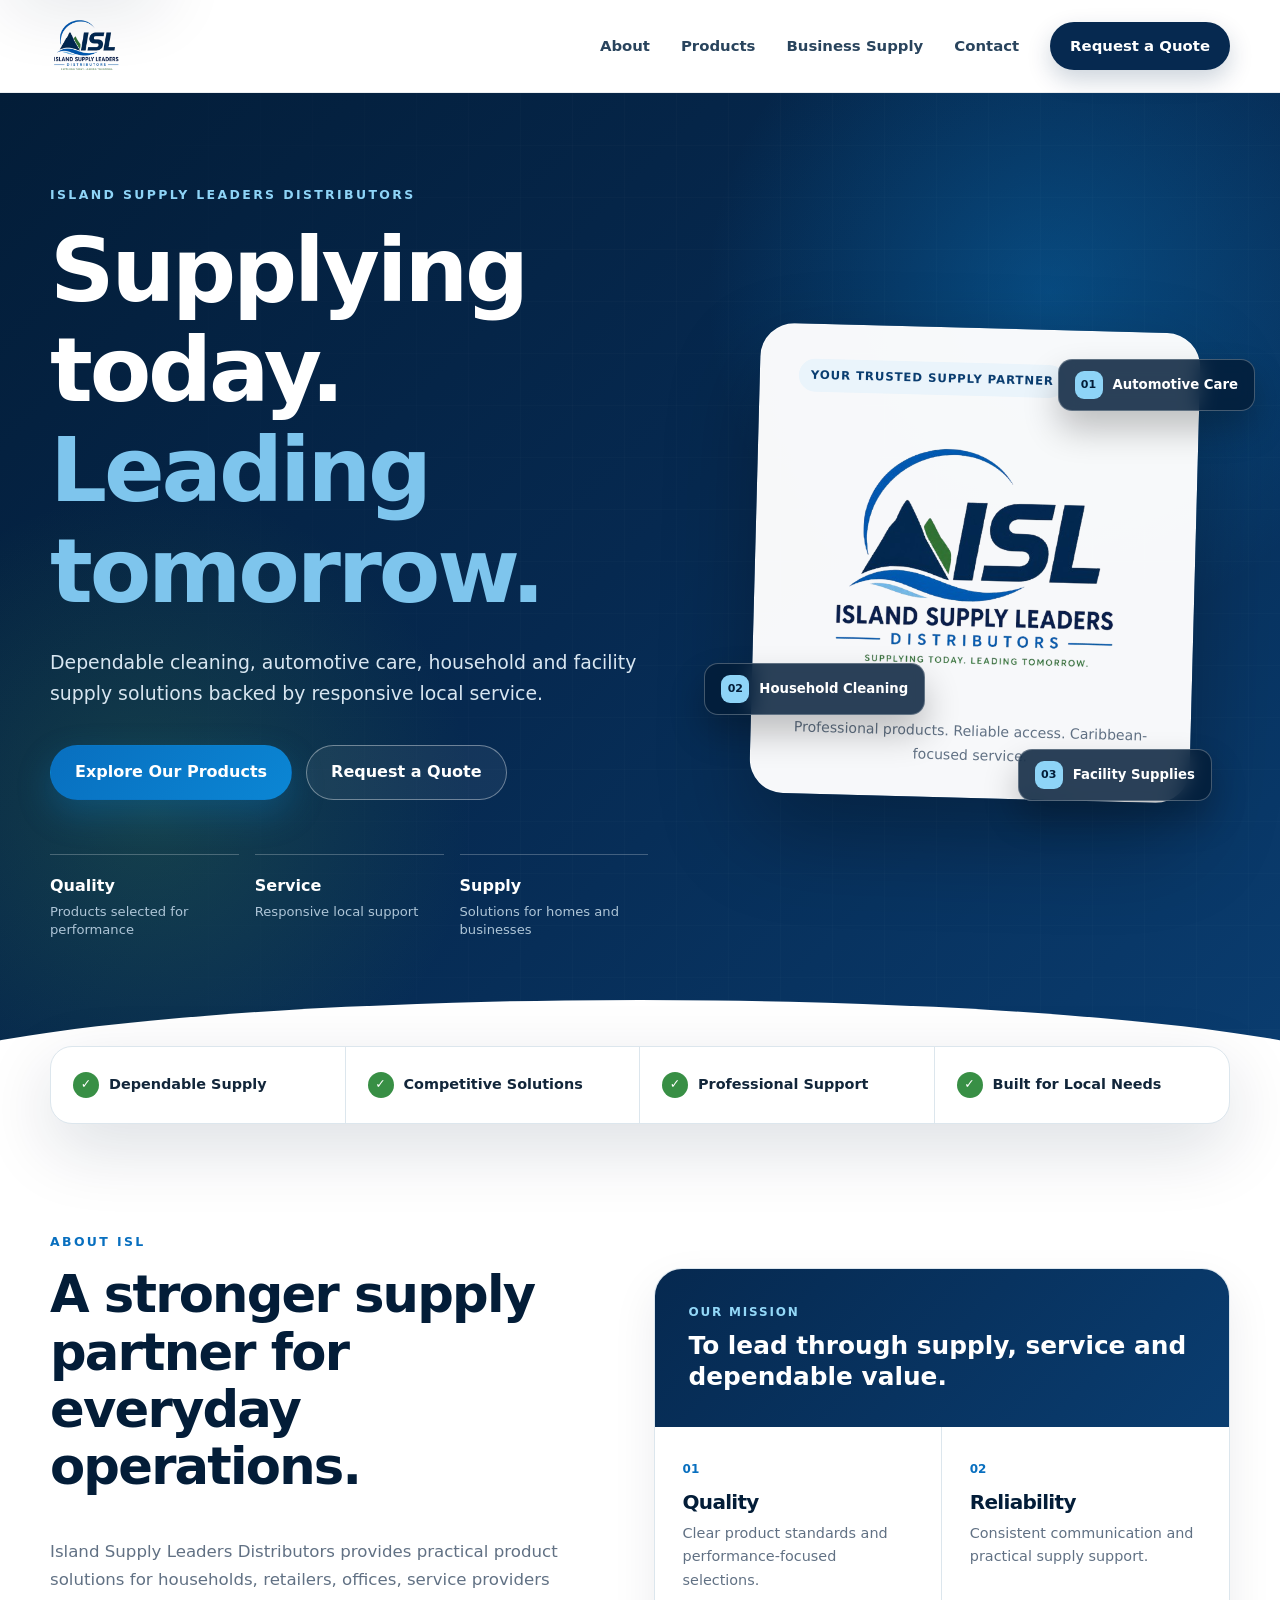
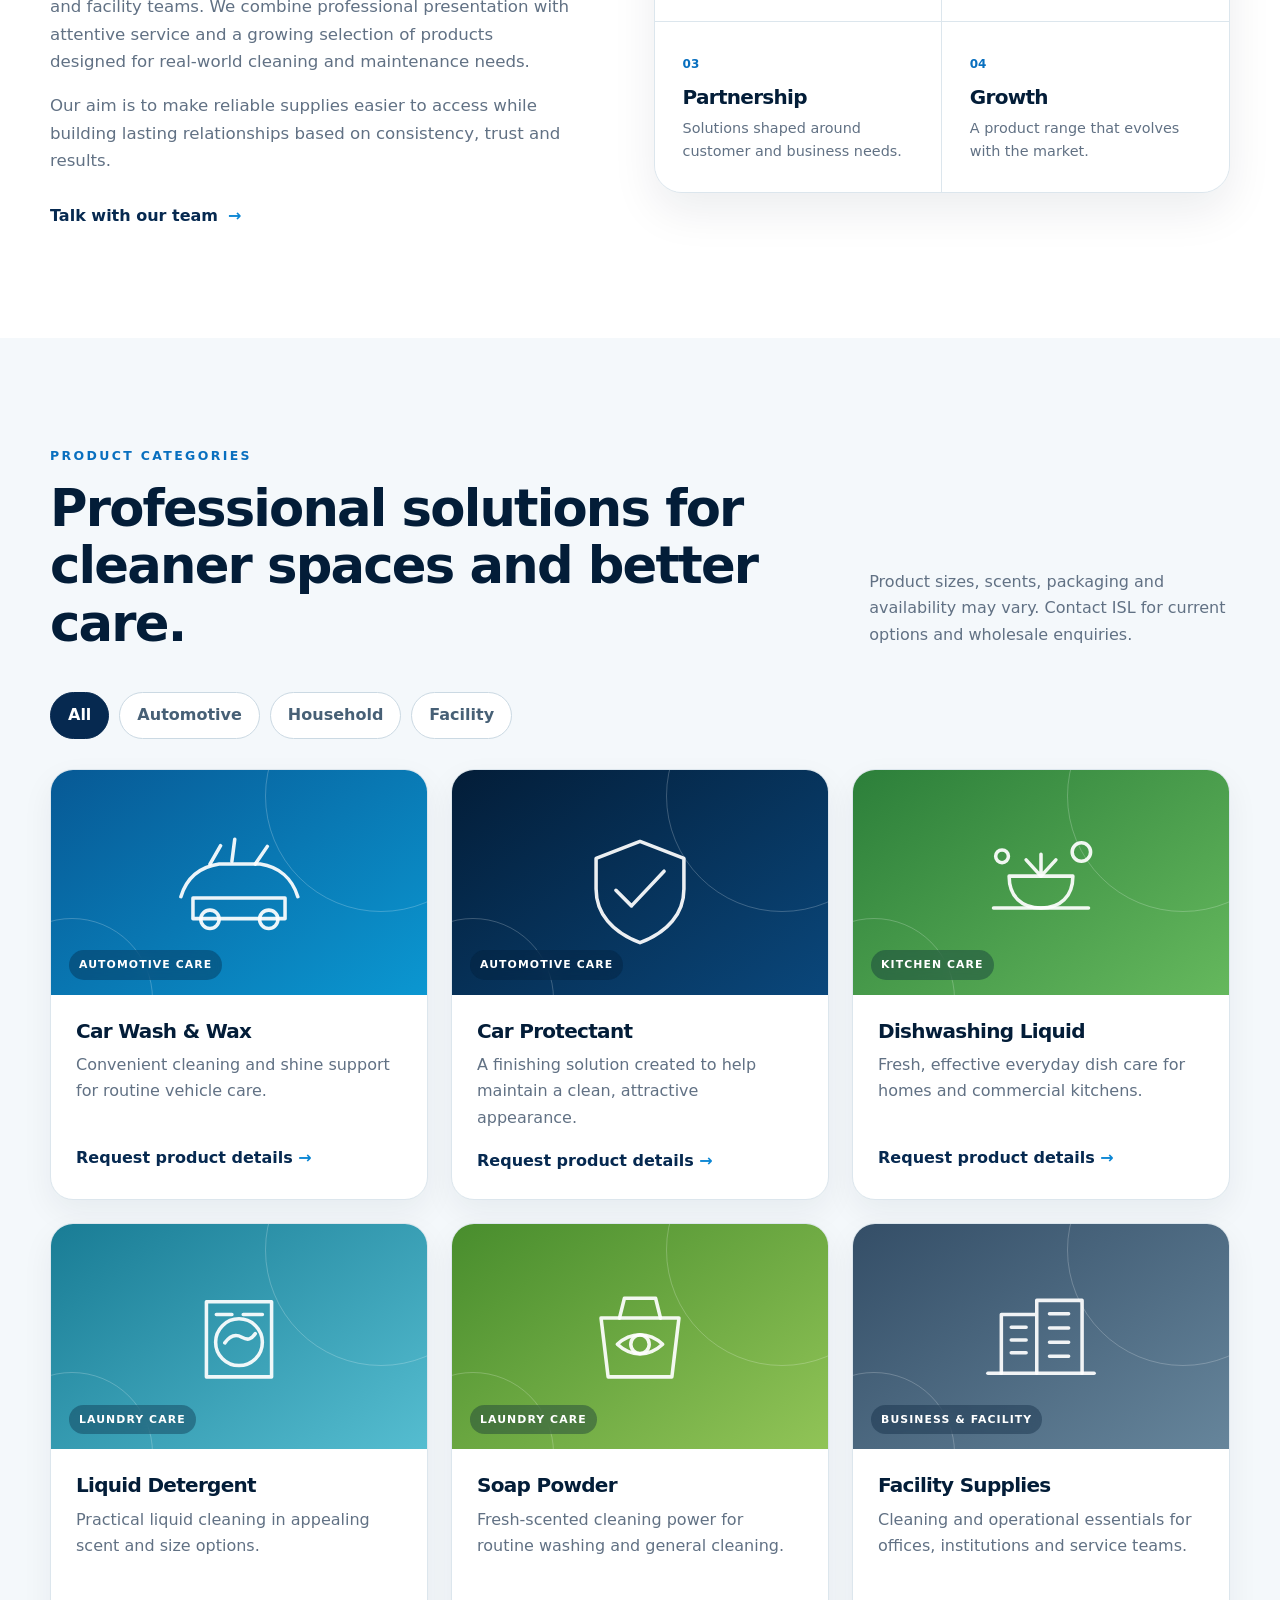
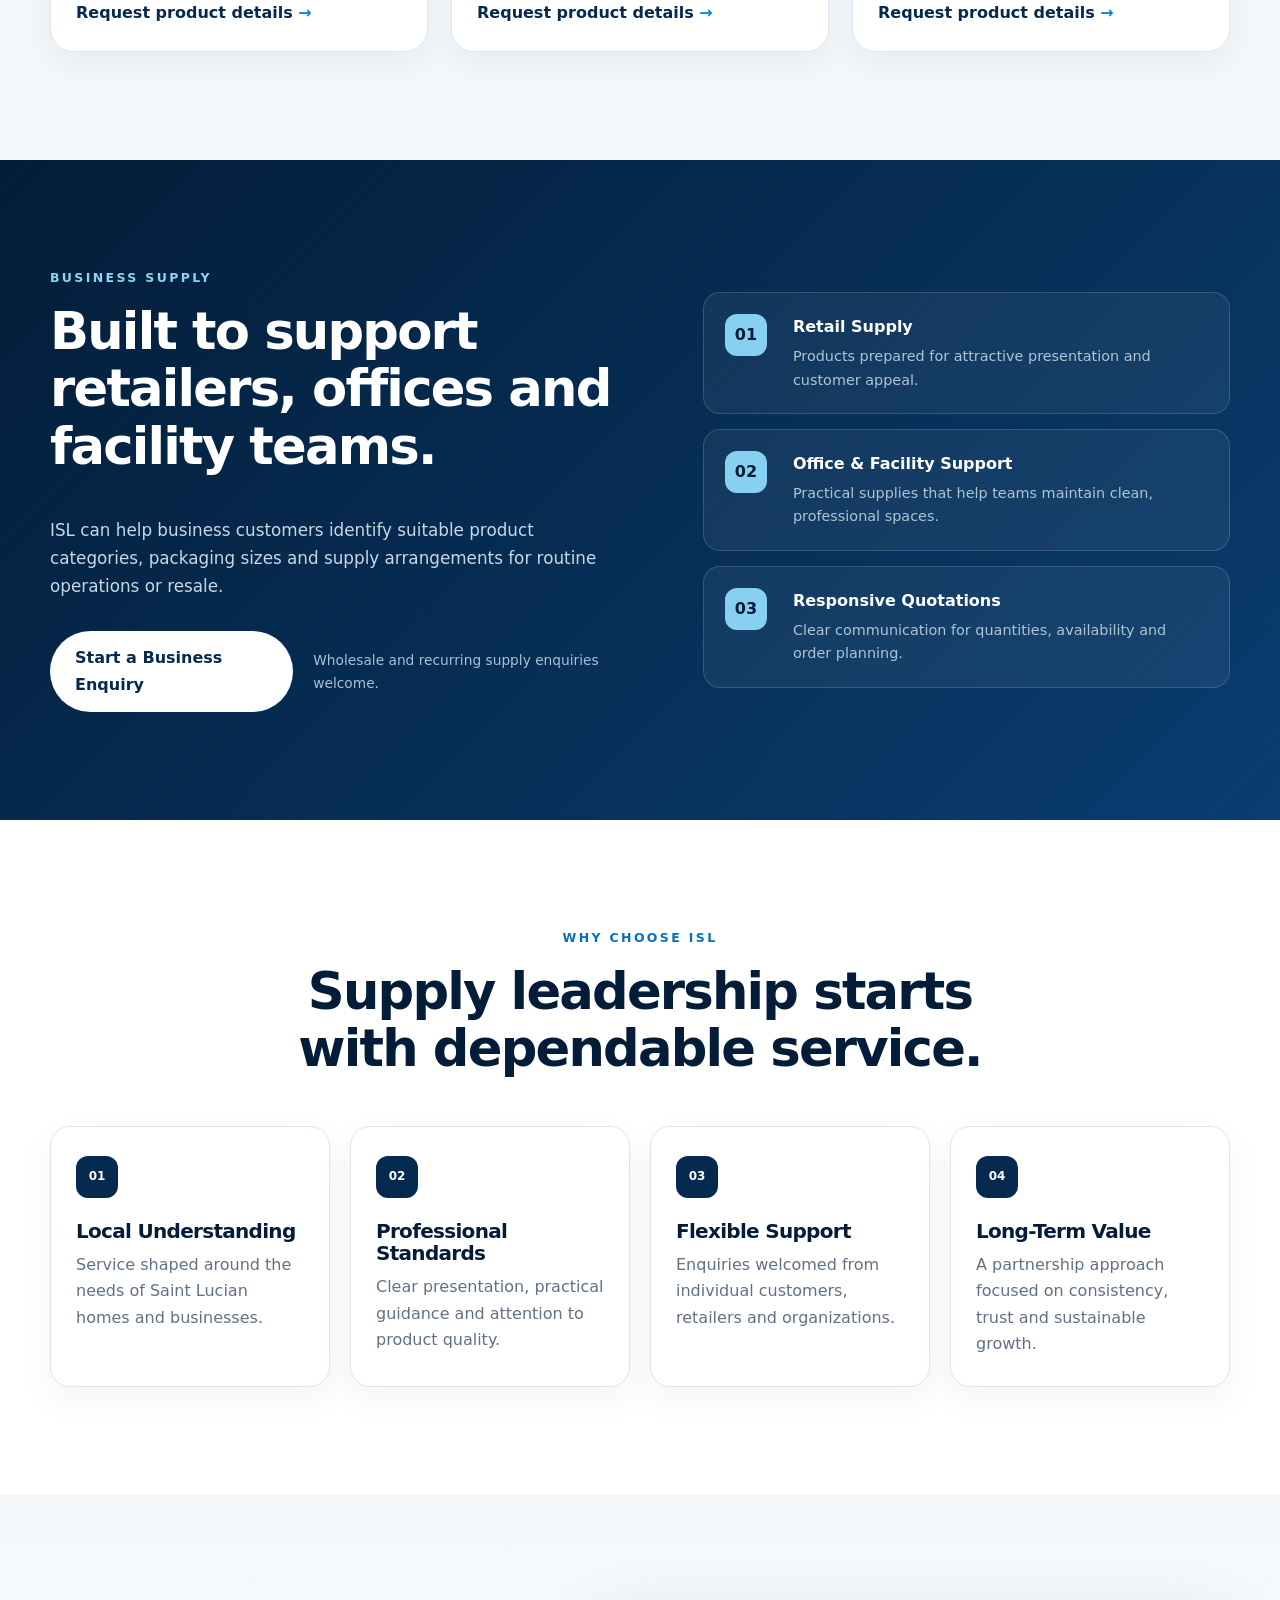
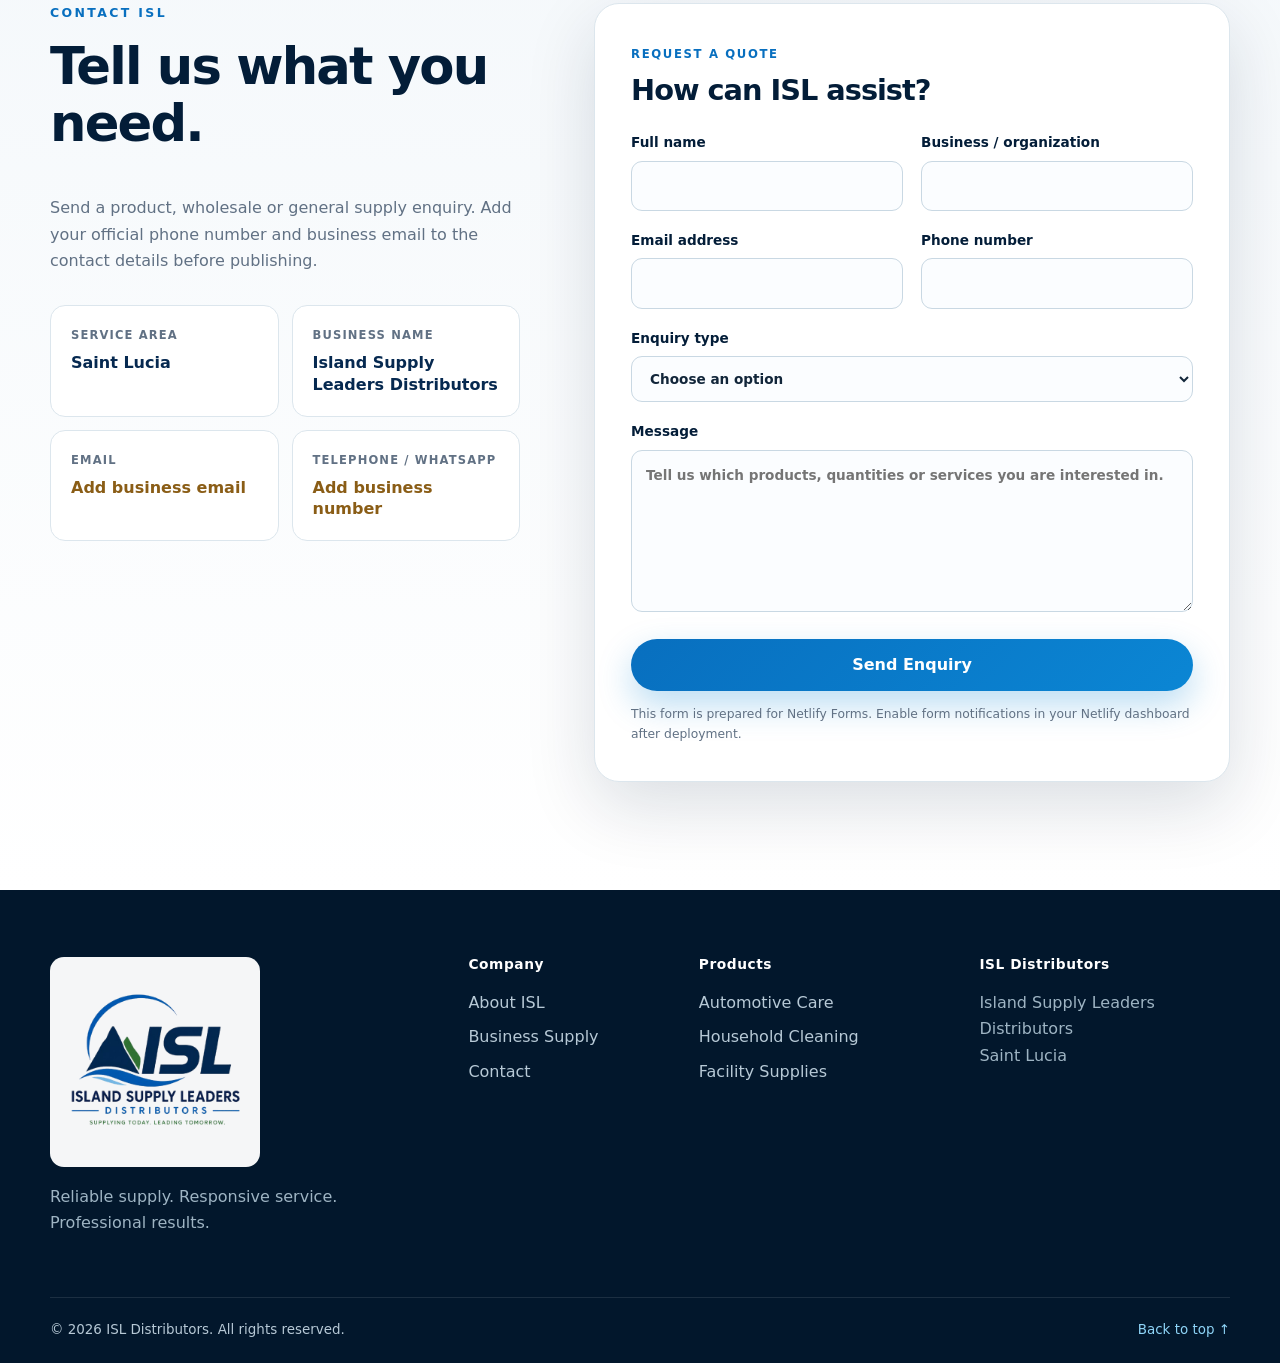
==== index.html @ 2df31108 "Initial commit via Netlify [skip ci]" ====
<!doctype html>
<html lang="en">
<head>
  <meta charset="utf-8">
  <meta name="viewport" content="width=device-width, initial-scale=1">
  <meta name="description" content="ISL Distributors — Island Supply Leaders Distributors. Cleaning, automotive care, household and facility supply solutions for Saint Lucia.">
  <meta name="theme-color" content="#062950">
  <meta property="og:title" content="ISL Distributors | Island Supply Leaders">
  <meta property="og:description" content="Reliable supply. Responsive service. Professional results.">
  <meta property="og:type" content="website">
  <meta property="og:image" content="assets/isl-logo.png">
  <title>ISL Distributors | Island Supply Leaders</title>
  <link rel="icon" href="assets/favicon.png" type="image/png">
  <link rel="stylesheet" href="styles.css">
  <script defer src="script.js"></script>
</head>
<body>
  <a class="skip-link" href="#main">Skip to content</a>

  <header class="site-header" id="top">
    <div class="container nav-shell">
      <a class="brand" href="#top" aria-label="ISL Distributors home">
        <img src="assets/isl-logo.png" alt="Island Supply Leaders Distributors logo">
      </a>

      <button class="menu-toggle" type="button" aria-expanded="false" aria-controls="site-nav">
        <span class="sr-only">Open navigation</span>
        <span></span><span></span><span></span>
      </button>

      <nav class="site-nav" id="site-nav" aria-label="Primary navigation">
        <a href="#about">About</a>
        <a href="#products">Products</a>
        <a href="#business">Business Supply</a>
        <a href="#contact">Contact</a>
        <a class="nav-button" href="#contact">Request a Quote</a>
      </nav>
    </div>
  </header>

  <main id="main">
    <section class="hero">
      <div class="hero-grid-pattern" aria-hidden="true"></div>
      <div class="container hero-layout">
        <div class="hero-copy reveal">
          <p class="eyebrow light">Island Supply Leaders Distributors</p>
          <h1>Supplying today.<br><span>Leading tomorrow.</span></h1>
          <p class="hero-lead">Dependable cleaning, automotive care, household and facility supply solutions backed by responsive local service.</p>
          <div class="hero-actions">
            <a class="button button-primary" href="#products">Explore Our Products</a>
            <a class="button button-ghost" href="#contact">Request a Quote</a>
          </div>
          <div class="hero-proof" aria-label="ISL service highlights">
            <div><strong>Quality</strong><span>Products selected for performance</span></div>
            <div><strong>Service</strong><span>Responsive local support</span></div>
            <div><strong>Supply</strong><span>Solutions for homes and businesses</span></div>
          </div>
        </div>

        <div class="hero-visual reveal" aria-label="ISL Distributors brand panel">
          <div class="logo-card">
            <span class="logo-card-label">Your trusted supply partner</span>
            <img src="assets/isl-logo.png" alt="Island Supply Leaders Distributors">
            <p>Professional products. Reliable access. Caribbean-focused service.</p>
          </div>
          <div class="hero-chip chip-one"><span>01</span> Automotive Care</div>
          <div class="hero-chip chip-two"><span>02</span> Household Cleaning</div>
          <div class="hero-chip chip-three"><span>03</span> Facility Supplies</div>
        </div>
      </div>
    </section>

    <section class="service-strip" aria-label="ISL service promise">
      <div class="container service-strip-grid">
        <div><span class="strip-icon">✓</span><strong>Dependable Supply</strong></div>
        <div><span class="strip-icon">✓</span><strong>Competitive Solutions</strong></div>
        <div><span class="strip-icon">✓</span><strong>Professional Support</strong></div>
        <div><span class="strip-icon">✓</span><strong>Built for Local Needs</strong></div>
      </div>
    </section>

    <section class="section" id="about">
      <div class="container about-layout">
        <div class="about-copy reveal">
          <p class="eyebrow">About ISL</p>
          <h2>A stronger supply partner for everyday operations.</h2>
          <p>Island Supply Leaders Distributors provides practical product solutions for households, retailers, offices, service providers and facility teams. We combine professional presentation with attentive service and a growing selection of products designed for real-world cleaning and maintenance needs.</p>
          <p>Our aim is to make reliable supplies easier to access while building lasting relationships based on consistency, trust and results.</p>
          <a class="text-link" href="#contact">Talk with our team <span aria-hidden="true">→</span></a>
        </div>

        <div class="mission-panel reveal">
          <div class="mission-top">
            <span>Our Mission</span>
            <strong>To lead through supply, service and dependable value.</strong>
          </div>
          <div class="value-grid">
            <article><span>01</span><h3>Quality</h3><p>Clear product standards and performance-focused selections.</p></article>
            <article><span>02</span><h3>Reliability</h3><p>Consistent communication and practical supply support.</p></article>
            <article><span>03</span><h3>Partnership</h3><p>Solutions shaped around customer and business needs.</p></article>
            <article><span>04</span><h3>Growth</h3><p>A product range that evolves with the market.</p></article>
          </div>
        </div>
      </div>
    </section>

    <section class="section products-section" id="products">
      <div class="container">
        <div class="section-heading reveal">
          <div>
            <p class="eyebrow">Product Categories</p>
            <h2>Professional solutions for cleaner spaces and better care.</h2>
          </div>
          <p>Product sizes, scents, packaging and availability may vary. Contact ISL for current options and wholesale enquiries.</p>
        </div>

        <div class="filter-bar reveal" role="group" aria-label="Filter product categories">
          <button class="filter-button active" type="button" data-filter="all">All</button>
          <button class="filter-button" type="button" data-filter="automotive">Automotive</button>
          <button class="filter-button" type="button" data-filter="household">Household</button>
          <button class="filter-button" type="button" data-filter="facility">Facility</button>
        </div>

        <div class="product-grid">
          <article class="product-card reveal" data-category="automotive">
            <div class="product-art art-blue">
              <svg viewBox="0 0 240 160" role="img" aria-label="Car wash illustration"><path d="M38 100c8-26 27-42 54-46h58c26 4 45 20 53 46"/><path d="M55 102h130v29H55z"/><circle cx="79" cy="132" r="13"/><circle cx="162" cy="132" r="13"/><path d="M79 54l15-26M110 50l4-31M143 54l17-25"/></svg>
              <span>Automotive Care</span>
            </div>
            <div class="product-copy">
              <h3>Car Wash &amp; Wax</h3>
              <p>Convenient cleaning and shine support for routine vehicle care.</p>
              <button class="product-enquiry" type="button" data-product="Car Wash & Wax">Request product details <span>→</span></button>
            </div>
          </article>

          <article class="product-card reveal" data-category="automotive">
            <div class="product-art art-navy">
              <svg viewBox="0 0 240 160" role="img" aria-label="Protective shield illustration"><path d="M120 22l62 24v43c0 35-23 61-62 76-39-15-62-41-62-76V46z"/><path d="M86 91l22 22 46-49"/></svg>
              <span>Automotive Care</span>
            </div>
            <div class="product-copy">
              <h3>Car Protectant</h3>
              <p>A finishing solution created to help maintain a clean, attractive appearance.</p>
              <button class="product-enquiry" type="button" data-product="Car Protectant">Request product details <span>→</span></button>
            </div>
          </article>

          <article class="product-card reveal" data-category="household">
            <div class="product-art art-green">
              <svg viewBox="0 0 240 160" role="img" aria-label="Dishwashing illustration"><path d="M53 116h134"/><path d="M75 71c0 29 18 45 45 45s45-16 45-45z"/><path d="M120 40v31M99 48l21 23M141 48l-21 23"/><circle cx="65" cy="43" r="9"/><circle cx="177" cy="37" r="13"/></svg>
              <span>Kitchen Care</span>
            </div>
            <div class="product-copy">
              <h3>Dishwashing Liquid</h3>
              <p>Fresh, effective everyday dish care for homes and commercial kitchens.</p>
              <button class="product-enquiry" type="button" data-product="Dishwashing Liquid">Request product details <span>→</span></button>
            </div>
          </article>

          <article class="product-card reveal" data-category="household">
            <div class="product-art art-aqua">
              <svg viewBox="0 0 240 160" role="img" aria-label="Laundry detergent illustration"><path d="M74 31h92v106H74z"/><circle cx="120" cy="88" r="33"/><path d="M88 49h22M126 49h27"/><path d="M100 89c7-10 15-13 24-8 9 5 13 3 19-5"/></svg>
              <span>Laundry Care</span>
            </div>
            <div class="product-copy">
              <h3>Liquid Detergent</h3>
              <p>Practical liquid cleaning in appealing scent and size options.</p>
              <button class="product-enquiry" type="button" data-product="Liquid Detergent">Request product details <span>→</span></button>
            </div>
          </article>

          <article class="product-card reveal" data-category="household">
            <div class="product-art art-lime">
              <svg viewBox="0 0 240 160" role="img" aria-label="Soap powder illustration"><path d="M65 54h110l-10 83H75z"/><path d="M91 54l7-28h44l7 28"/><path d="M88 91c19-18 45-18 64 0-19 18-45 18-64 0z"/><circle cx="120" cy="91" r="13"/></svg>
              <span>Laundry Care</span>
            </div>
            <div class="product-copy">
              <h3>Soap Powder</h3>
              <p>Fresh-scented cleaning power for routine washing and general cleaning.</p>
              <button class="product-enquiry" type="button" data-product="Soap Powder">Request product details <span>→</span></button>
            </div>
          </article>

          <article class="product-card reveal" data-category="facility">
            <div class="product-art art-slate">
              <svg viewBox="0 0 240 160" role="img" aria-label="Facility supplies illustration"><path d="M45 132h150"/><path d="M64 132V49h50v83M114 132V29h64v103"/><path d="M78 67h21M78 85h21M78 103h21M132 48h27M132 68h27M132 88h27M132 108h27"/></svg>
              <span>Business &amp; Facility</span>
            </div>
            <div class="product-copy">
              <h3>Facility Supplies</h3>
              <p>Cleaning and operational essentials for offices, institutions and service teams.</p>
              <button class="product-enquiry" type="button" data-product="Facility Supplies">Request product details <span>→</span></button>
            </div>
          </article>
        </div>
      </div>
    </section>

    <section class="section business-section" id="business">
      <div class="container business-layout">
        <div class="business-copy reveal">
          <p class="eyebrow light">Business Supply</p>
          <h2>Built to support retailers, offices and facility teams.</h2>
          <p>ISL can help business customers identify suitable product categories, packaging sizes and supply arrangements for routine operations or resale.</p>
          <div class="business-actions">
            <a class="button button-white" href="#contact">Start a Business Enquiry</a>
            <span>Wholesale and recurring supply enquiries welcome.</span>
          </div>
        </div>
        <div class="business-list reveal">
          <article><span>01</span><div><strong>Retail Supply</strong><p>Products prepared for attractive presentation and customer appeal.</p></div></article>
          <article><span>02</span><div><strong>Office &amp; Facility Support</strong><p>Practical supplies that help teams maintain clean, professional spaces.</p></div></article>
          <article><span>03</span><div><strong>Responsive Quotations</strong><p>Clear communication for quantities, availability and order planning.</p></div></article>
        </div>
      </div>
    </section>

    <section class="section why-section">
      <div class="container">
        <div class="center-heading reveal">
          <p class="eyebrow">Why Choose ISL</p>
          <h2>Supply leadership starts with dependable service.</h2>
        </div>
        <div class="benefit-grid">
          <article class="benefit-card reveal"><span>01</span><h3>Local Understanding</h3><p>Service shaped around the needs of Saint Lucian homes and businesses.</p></article>
          <article class="benefit-card reveal"><span>02</span><h3>Professional Standards</h3><p>Clear presentation, practical guidance and attention to product quality.</p></article>
          <article class="benefit-card reveal"><span>03</span><h3>Flexible Support</h3><p>Enquiries welcomed from individual customers, retailers and organizations.</p></article>
          <article class="benefit-card reveal"><span>04</span><h3>Long-Term Value</h3><p>A partnership approach focused on consistency, trust and sustainable growth.</p></article>
        </div>
      </div>
    </section>

    <section class="section contact-section" id="contact">
      <div class="container contact-layout">
        <div class="contact-copy reveal">
          <p class="eyebrow">Contact ISL</p>
          <h2>Tell us what you need.</h2>
          <p>Send a product, wholesale or general supply enquiry. Add your official phone number and business email to the contact details before publishing.</p>

          <div class="contact-cards">
            <article><span>Service Area</span><strong>Saint Lucia</strong></article>
            <article><span>Business Name</span><strong>Island Supply Leaders Distributors</strong></article>
            <article><span>Email</span><strong class="editable-detail">Add business email</strong></article>
            <article><span>Telephone / WhatsApp</span><strong class="editable-detail">Add business number</strong></article>
          </div>
        </div>

        <form class="quote-form reveal" name="quote-request" method="POST" action="/thank-you.html" data-netlify="true" netlify-honeypot="bot-field">
          <input type="hidden" name="form-name" value="quote-request">
          <p class="hidden-field"><label>Do not fill this out: <input name="bot-field"></label></p>

          <div class="form-heading">
            <span>Request a Quote</span>
            <h3>How can ISL assist?</h3>
          </div>

          <div class="form-grid">
            <label>Full name<input type="text" name="name" autocomplete="name" required></label>
            <label>Business / organization<input type="text" name="business" autocomplete="organization"></label>
            <label>Email address<input type="email" name="email" autocomplete="email" required></label>
            <label>Phone number<input type="tel" name="phone" autocomplete="tel"></label>
            <label class="full">Enquiry type
              <select name="enquiry-type" id="enquiry-type" required>
                <option value="">Choose an option</option>
                <option>Product information</option>
                <option>Retail or wholesale supply</option>
                <option>Facility supply</option>
                <option>Request a quotation</option>
                <option>General enquiry</option>
              </select>
            </label>
            <label class="full">Message<textarea name="message" id="message" rows="6" required placeholder="Tell us which products, quantities or services you are interested in."></textarea></label>
          </div>
          <button class="button button-primary form-button" type="submit">Send Enquiry</button>
          <p class="form-note">This form is prepared for Netlify Forms. Enable form notifications in your Netlify dashboard after deployment.</p>
        </form>
      </div>
    </section>
  </main>

  <footer class="site-footer">
    <div class="container footer-grid">
      <div class="footer-brand">
        <img src="assets/isl-logo.png" alt="Island Supply Leaders Distributors logo">
        <p>Reliable supply. Responsive service. Professional results.</p>
      </div>
      <div>
        <h3>Company</h3>
        <a href="#about">About ISL</a>
        <a href="#business">Business Supply</a>
        <a href="#contact">Contact</a>
      </div>
      <div>
        <h3>Products</h3>
        <a href="#products">Automotive Care</a>
        <a href="#products">Household Cleaning</a>
        <a href="#products">Facility Supplies</a>
      </div>
      <div>
        <h3>ISL Distributors</h3>
        <p>Island Supply Leaders Distributors<br>Saint Lucia</p>
      </div>
    </div>
    <div class="container footer-bottom">
      <span>© <span id="year"></span> ISL Distributors. All rights reserved.</span>
      <a href="#top">Back to top ↑</a>
    </div>
  </footer>
</body>
</html>
---- styles.css ----
:root {
  --navy-950: #031d38;
  --navy-900: #062950;
  --navy-800: #0a3d70;
  --blue-600: #086fbf;
  --blue-500: #0b86d4;
  --green-600: #388f45;
  --green-500: #55a84f;
  --aqua-500: #46a9c6;
  --ink: #12263a;
  --muted: #617184;
  --line: #dce6ed;
  --surface: #f4f8fb;
  --white: #ffffff;
  --shadow: 0 24px 70px rgba(3, 29, 56, .14);
  --radius-lg: 28px;
  --radius-md: 20px;
  --container: 1180px;
}

* { box-sizing: border-box; }
html { scroll-behavior: smooth; }
body {
  margin: 0;
  color: var(--ink);
  background: var(--white);
  font-family: Inter, ui-sans-serif, system-ui, -apple-system, BlinkMacSystemFont, "Segoe UI", sans-serif;
  line-height: 1.65;
  -webkit-font-smoothing: antialiased;
}
img { max-width: 100%; display: block; }
a { color: inherit; text-decoration: none; }
button, input, select, textarea { font: inherit; }
button, .button { cursor: pointer; }
h1, h2, h3, p { margin-top: 0; }
h1, h2, h3 { color: var(--navy-950); line-height: 1.12; letter-spacing: -.035em; }
h1 { font-size: clamp(3.1rem, 7vw, 6.5rem); }
h2 { font-size: clamp(2.15rem, 4vw, 3.75rem); }
h3 { font-size: 1.25rem; }

.container { width: min(calc(100% - 40px), var(--container)); margin-inline: auto; }
.section { padding: 108px 0; }
.skip-link { position: fixed; top: 8px; left: 8px; z-index: 1000; transform: translateY(-160%); padding: 10px 16px; border-radius: 8px; background: var(--white); color: var(--navy-950); box-shadow: var(--shadow); }
.skip-link:focus { transform: translateY(0); }
.sr-only { position: absolute; width: 1px; height: 1px; padding: 0; margin: -1px; overflow: hidden; clip: rect(0,0,0,0); white-space: nowrap; border: 0; }
.hidden-field { position: absolute; left: -9999px; }

.site-header { position: sticky; top: 0; z-index: 100; border-bottom: 1px solid rgba(6,41,80,.08); background: rgba(255,255,255,.94); backdrop-filter: blur(18px); }
.nav-shell { min-height: 92px; display: flex; align-items: center; justify-content: space-between; gap: 30px; }
.brand { width: 165px; flex: 0 0 auto; }
.brand img { width: 100%; height: 72px; object-fit: contain; object-position: left center; }
.site-nav { display: flex; align-items: center; gap: 31px; font-size: .93rem; font-weight: 750; color: #29445d; }
.site-nav > a:not(.nav-button) { position: relative; padding: 31px 0; }
.site-nav > a:not(.nav-button)::after { content: ""; position: absolute; left: 0; right: 100%; bottom: 24px; height: 2px; background: var(--blue-500); transition: right .25s ease; }
.site-nav > a:not(.nav-button):hover::after { right: 0; }
.nav-button { padding: 12px 20px; border-radius: 999px; color: var(--white); background: var(--navy-900); box-shadow: 0 10px 25px rgba(6,41,80,.2); }
.menu-toggle { display: none; width: 46px; height: 46px; border: 1px solid var(--line); border-radius: 12px; background: var(--white); }
.menu-toggle span:not(.sr-only) { display: block; width: 22px; height: 2px; margin: 5px auto; background: var(--navy-900); }

.hero { position: relative; overflow: hidden; color: var(--white); background:
  radial-gradient(circle at 82% 20%, rgba(11,134,212,.34), transparent 26%),
  radial-gradient(circle at 12% 72%, rgba(85,168,79,.2), transparent 24%),
  linear-gradient(135deg, #031d38 0%, #062950 48%, #0a3d70 100%); }
.hero-grid-pattern { position: absolute; inset: 0; opacity: .11; background-image: linear-gradient(rgba(255,255,255,.14) 1px, transparent 1px), linear-gradient(90deg, rgba(255,255,255,.14) 1px, transparent 1px); background-size: 52px 52px; mask-image: linear-gradient(to right, transparent 2%, black 45%, black 100%); }
.hero::after { content: ""; position: absolute; left: -10%; right: -10%; bottom: -90px; height: 180px; border-radius: 50%; background: var(--white); }
.hero-layout { position: relative; z-index: 2; min-height: 760px; display: grid; grid-template-columns: 1.08fr .92fr; gap: 72px; align-items: center; padding: 92px 0 150px; }
.hero-copy h1 { margin: 14px 0 26px; color: var(--white); }
.hero-copy h1 span { color: #7ec5ed; }
.hero-lead { max-width: 710px; margin-bottom: 36px; color: #d8e6f1; font-size: 1.18rem; }
.eyebrow { margin-bottom: 14px; color: var(--blue-600); font-size: .78rem; font-weight: 900; letter-spacing: .19em; text-transform: uppercase; }
.eyebrow.light { color: #8ed4f7; }
.hero-actions { display: flex; flex-wrap: wrap; gap: 14px; }
.button { display: inline-flex; min-height: 50px; align-items: center; justify-content: center; padding: 13px 24px; border: 1px solid transparent; border-radius: 999px; font-weight: 850; transition: transform .2s ease, box-shadow .2s ease, background .2s ease; }
.button:hover { transform: translateY(-2px); }
.button-primary { color: var(--white); background: linear-gradient(135deg, var(--blue-600), var(--blue-500)); box-shadow: 0 14px 34px rgba(11,134,212,.28); }
.button-ghost { border-color: rgba(255,255,255,.38); color: var(--white); background: rgba(255,255,255,.06); }
.button-white { color: var(--navy-900); background: var(--white); }
.hero-proof { display: grid; grid-template-columns: repeat(3, 1fr); gap: 16px; margin-top: 54px; }
.hero-proof div { padding-top: 18px; border-top: 1px solid rgba(255,255,255,.24); }
.hero-proof strong, .hero-proof span { display: block; }
.hero-proof strong { margin-bottom: 4px; color: var(--white); }
.hero-proof span { color: #aec5d7; font-size: .82rem; line-height: 1.4; }
.hero-visual { position: relative; min-height: 530px; display: grid; place-items: center; }
.logo-card { width: min(100%, 440px); padding: 34px 38px 30px; border: 1px solid rgba(255,255,255,.34); border-radius: 34px; background: rgba(255,255,255,.97); box-shadow: 0 40px 90px rgba(0,0,0,.28); transform: rotate(1.5deg); }
.logo-card img { width: 100%; max-height: 310px; object-fit: contain; }
.logo-card-label { display: inline-block; margin-bottom: 10px; padding: 7px 12px; border-radius: 999px; color: var(--navy-800); background: #eaf4fb; font-size: .73rem; font-weight: 900; letter-spacing: .08em; text-transform: uppercase; }
.logo-card p { margin: 4px auto 0; color: var(--muted); text-align: center; font-size: .88rem; }
.hero-chip { position: absolute; display: flex; align-items: center; gap: 10px; padding: 11px 16px; border: 1px solid rgba(255,255,255,.26); border-radius: 14px; color: var(--white); background: rgba(3,29,56,.84); box-shadow: 0 18px 35px rgba(0,0,0,.24); backdrop-filter: blur(10px); font-size: .83rem; font-weight: 800; }
.hero-chip span { width: 28px; height: 28px; display: grid; place-items: center; border-radius: 9px; color: var(--navy-950); background: #8ed4f7; font-size: .69rem; }
.chip-one { top: 62px; right: -25px; }
.chip-two { left: -16px; bottom: 112px; }
.chip-three { right: 18px; bottom: 26px; }

.service-strip { position: relative; z-index: 4; margin-top: -44px; }
.service-strip-grid { display: grid; grid-template-columns: repeat(4, 1fr); overflow: hidden; border: 1px solid var(--line); border-radius: 22px; background: var(--white); box-shadow: var(--shadow); }
.service-strip-grid div { display: flex; align-items: center; gap: 10px; padding: 25px 22px; border-right: 1px solid var(--line); }
.service-strip-grid div:last-child { border-right: 0; }
.strip-icon { width: 26px; height: 26px; display: grid; place-items: center; flex: 0 0 auto; border-radius: 50%; color: var(--white); background: var(--green-600); font-size: .78rem; }
.service-strip-grid strong { font-size: .9rem; }

.about-layout { display: grid; grid-template-columns: .95fr 1.05fr; gap: 82px; align-items: center; }
.about-copy > p:not(.eyebrow) { color: var(--muted); font-size: 1.04rem; }
.text-link { display: inline-flex; gap: 10px; align-items: center; margin-top: 12px; color: var(--navy-900); font-weight: 900; }
.text-link span { color: var(--blue-500); transition: transform .2s ease; }
.text-link:hover span { transform: translateX(4px); }
.mission-panel { overflow: hidden; border: 1px solid var(--line); border-radius: var(--radius-lg); background: var(--surface); box-shadow: 0 18px 45px rgba(3,29,56,.08); }
.mission-top { padding: 34px; color: var(--white); background: linear-gradient(135deg, var(--navy-900), var(--navy-800)); }
.mission-top span, .mission-top strong { display: block; }
.mission-top span { margin-bottom: 8px; color: #93d8f8; font-size: .75rem; font-weight: 900; letter-spacing: .15em; text-transform: uppercase; }
.mission-top strong { max-width: 500px; font-size: 1.55rem; line-height: 1.25; }
.value-grid { display: grid; grid-template-columns: 1fr 1fr; }
.value-grid article { padding: 28px; border-right: 1px solid var(--line); border-bottom: 1px solid var(--line); background: var(--white); }
.value-grid article:nth-child(even) { border-right: 0; }
.value-grid article:nth-child(n+3) { border-bottom: 0; }
.value-grid article > span { color: var(--blue-600); font-size: .75rem; font-weight: 900; }
.value-grid h3 { margin: 10px 0 8px; }
.value-grid p { margin: 0; color: var(--muted); font-size: .9rem; }

.products-section { background: var(--surface); }
.section-heading { display: grid; grid-template-columns: 1.35fr .65fr; gap: 70px; align-items: end; margin-bottom: 40px; }
.section-heading h2 { margin-bottom: 0; }
.section-heading > p { margin-bottom: 4px; color: var(--muted); }
.filter-bar { display: flex; flex-wrap: wrap; gap: 10px; margin-bottom: 30px; }
.filter-button { padding: 9px 17px; border: 1px solid #cbd9e3; border-radius: 999px; color: #476076; background: var(--white); font-weight: 800; }
.filter-button:hover, .filter-button.active { color: var(--white); border-color: var(--navy-900); background: var(--navy-900); }
.product-grid { display: grid; grid-template-columns: repeat(3, 1fr); gap: 23px; }
.product-card { overflow: hidden; border: 1px solid var(--line); border-radius: 23px; background: var(--white); box-shadow: 0 12px 32px rgba(3,29,56,.06); transition: transform .25s ease, box-shadow .25s ease; }
.product-card:hover { transform: translateY(-7px); box-shadow: 0 24px 50px rgba(3,29,56,.12); }
.product-card.is-hidden { display: none; }
.product-art { position: relative; min-height: 225px; display: grid; place-items: center; overflow: hidden; }
.product-art::before, .product-art::after { content: ""; position: absolute; border-radius: 50%; border: 1px solid rgba(255,255,255,.22); }
.product-art::before { width: 230px; height: 230px; right: -70px; top: -90px; }
.product-art::after { width: 160px; height: 160px; left: -60px; bottom: -85px; }
.product-art svg { width: 170px; height: 125px; z-index: 1; fill: none; stroke: rgba(255,255,255,.92); stroke-width: 5; stroke-linecap: round; stroke-linejoin: round; }
.product-art > span { position: absolute; left: 18px; bottom: 15px; z-index: 2; padding: 6px 10px; border-radius: 999px; color: var(--white); background: rgba(3,29,56,.35); font-size: .68rem; font-weight: 900; letter-spacing: .1em; text-transform: uppercase; backdrop-filter: blur(7px); }
.art-blue { background: linear-gradient(145deg, #075995, #0b97d1); }
.art-navy { background: linear-gradient(145deg, #031d38, #0a477b); }
.art-green { background: linear-gradient(145deg, #2c7f3a, #65b85d); }
.art-aqua { background: linear-gradient(145deg, #197c95, #55bdd0); }
.art-lime { background: linear-gradient(145deg, #488d2d, #91c457); }
.art-slate { background: linear-gradient(145deg, #344e67, #66859b); }
.product-copy { padding: 25px; }
.product-copy h3 { margin-bottom: 10px; }
.product-copy p { min-height: 76px; margin-bottom: 17px; color: var(--muted); }
.product-enquiry { padding: 0; border: 0; color: var(--navy-900); background: transparent; font-weight: 900; text-align: left; }
.product-enquiry span { color: var(--blue-500); }

.business-section { color: var(--white); background: linear-gradient(135deg, var(--navy-950), var(--navy-800)); }
.business-layout { display: grid; grid-template-columns: 1fr .92fr; gap: 80px; align-items: center; }
.business-copy h2 { color: var(--white); }
.business-copy > p:not(.eyebrow) { color: #c6d8e6; font-size: 1.05rem; }
.business-actions { display: flex; align-items: center; gap: 20px; margin-top: 31px; }
.business-actions span { color: #a9c0d1; font-size: .86rem; }
.business-list { display: grid; gap: 15px; }
.business-list article { display: grid; grid-template-columns: 50px 1fr; gap: 18px; padding: 21px; border: 1px solid rgba(255,255,255,.15); border-radius: 17px; background: rgba(255,255,255,.055); }
.business-list article > span { width: 42px; height: 42px; display: grid; place-items: center; border-radius: 12px; color: var(--navy-950); background: #87d0f1; font-weight: 900; }
.business-list strong { color: var(--white); }
.business-list p { margin: 4px 0 0; color: #afc4d3; font-size: .9rem; }

.center-heading { max-width: 760px; margin: 0 auto 48px; text-align: center; }
.benefit-grid { display: grid; grid-template-columns: repeat(4, 1fr); gap: 20px; }
.benefit-card { padding: 29px 25px; border: 1px solid var(--line); border-radius: var(--radius-md); background: var(--white); box-shadow: 0 12px 35px rgba(3,29,56,.05); }
.benefit-card > span { width: 42px; height: 42px; display: grid; place-items: center; border-radius: 12px; color: var(--white); background: var(--navy-900); font-size: .75rem; font-weight: 900; }
.benefit-card h3 { margin: 22px 0 10px; }
.benefit-card p { margin-bottom: 0; color: var(--muted); }

.contact-section { background: linear-gradient(180deg, var(--surface), #ffffff); }
.contact-layout { display: grid; grid-template-columns: .85fr 1.15fr; gap: 74px; align-items: start; }
.contact-copy > p:not(.eyebrow) { color: var(--muted); }
.contact-cards { display: grid; grid-template-columns: 1fr 1fr; gap: 13px; margin-top: 31px; }
.contact-cards article { min-height: 105px; padding: 20px; border: 1px solid var(--line); border-radius: 15px; background: var(--white); }
.contact-cards span, .contact-cards strong { display: block; }
.contact-cards span { margin-bottom: 7px; color: var(--muted); font-size: .72rem; font-weight: 900; letter-spacing: .1em; text-transform: uppercase; }
.contact-cards strong { color: var(--navy-900); line-height: 1.35; }
.editable-detail { color: #8a5d16 !important; }
.quote-form { padding: 36px; border: 1px solid var(--line); border-radius: 25px; background: var(--white); box-shadow: var(--shadow); }
.form-heading span { color: var(--blue-600); font-size: .73rem; font-weight: 900; letter-spacing: .14em; text-transform: uppercase; }
.form-heading h3 { margin: 7px 0 25px; font-size: 1.8rem; }
.form-grid { display: grid; grid-template-columns: 1fr 1fr; gap: 18px; }
.form-grid label { color: var(--navy-950); font-size: .85rem; font-weight: 850; }
.form-grid label.full { grid-column: 1 / -1; }
.form-grid input, .form-grid select, .form-grid textarea { width: 100%; margin-top: 7px; padding: 13px 14px; border: 1px solid #c9d8e3; border-radius: 11px; color: var(--ink); background: #fbfdff; outline: 0; }
.form-grid input:focus, .form-grid select:focus, .form-grid textarea:focus { border-color: var(--blue-500); box-shadow: 0 0 0 4px rgba(11,134,212,.12); }
.form-grid textarea { resize: vertical; }
.form-button { width: 100%; margin-top: 20px; border: 0; }
.form-note { margin: 13px 0 0; color: var(--muted); font-size: .77rem; }

.site-footer { color: #b7c9d6; background: #02172c; }
.footer-grid { display: grid; grid-template-columns: 1.45fr .7fr .9fr 1fr; gap: 55px; padding: 67px 0 45px; }
.footer-brand img { width: 210px; padding: 11px; border-radius: 14px; background: rgba(255,255,255,.96); }
.footer-brand p { max-width: 360px; margin-top: 17px; }
.footer-grid h3 { margin-bottom: 18px; color: var(--white); font-family: inherit; font-size: .86rem; letter-spacing: .04em; }
.footer-grid a { display: block; margin: 8px 0; color: #b7c9d6; }
.footer-grid a:hover { color: #8ed4f7; }
.footer-grid p { color: #9eb4c3; }
.footer-bottom { display: flex; justify-content: space-between; gap: 30px; padding: 21px 0; border-top: 1px solid rgba(255,255,255,.1); font-size: .84rem; }
.footer-bottom a { color: #8ed4f7; }

.reveal { opacity: 0; transform: translateY(24px); transition: opacity .7s ease, transform .7s ease; }
.reveal.visible { opacity: 1; transform: translateY(0); }

@media (prefers-reduced-motion: reduce) {
  html { scroll-behavior: auto; }
  *, *::before, *::after { animation: none !important; transition: none !important; }
  .reveal { opacity: 1; transform: none; }
}

@media (max-width: 1040px) {
  .menu-toggle { display: block; }
  .site-nav { position: absolute; top: 82px; left: 20px; right: 20px; display: none; flex-direction: column; align-items: stretch; gap: 0; padding: 12px; border: 1px solid var(--line); border-radius: 17px; background: var(--white); box-shadow: var(--shadow); }
  .site-nav.open { display: flex; }
  .site-nav > a:not(.nav-button) { padding: 12px 14px; }
  .site-nav > a:not(.nav-button)::after { display: none; }
  .nav-button { margin-top: 6px; text-align: center; }
  .hero-layout { grid-template-columns: 1fr; gap: 45px; padding-top: 72px; text-align: center; }
  .hero-lead { margin-inline: auto; }
  .hero-actions, .hero-proof { justify-content: center; }
  .hero-visual { width: min(650px, 100%); margin-inline: auto; }
  .service-strip-grid { grid-template-columns: 1fr 1fr; }
  .service-strip-grid div:nth-child(2) { border-right: 0; }
  .service-strip-grid div:nth-child(-n+2) { border-bottom: 1px solid var(--line); }
  .about-layout, .business-layout, .contact-layout { grid-template-columns: 1fr; gap: 48px; }
  .section-heading { grid-template-columns: 1fr; gap: 20px; }
  .product-grid { grid-template-columns: 1fr 1fr; }
  .benefit-grid { grid-template-columns: 1fr 1fr; }
  .footer-grid { grid-template-columns: 1.3fr 1fr; }
}

@media (max-width: 680px) {
  .container { width: min(calc(100% - 28px), var(--container)); }
  .section { padding: 78px 0; }
  .nav-shell { min-height: 78px; }
  .brand { width: 135px; }
  .brand img { height: 59px; }
  .site-nav { top: 72px; left: 14px; right: 14px; }
  h1 { font-size: clamp(2.75rem, 15vw, 4.2rem); }
  h2 { font-size: 2.2rem; }
  .hero-layout { min-height: auto; padding: 65px 0 130px; }
  .hero-proof { grid-template-columns: 1fr; gap: 12px; text-align: left; }
  .hero-proof div { display: grid; grid-template-columns: 100px 1fr; gap: 10px; }
  .hero-visual { min-height: 460px; }
  .logo-card { padding: 26px 22px 23px; }
  .hero-chip { font-size: .72rem; }
  .chip-one { top: 37px; right: -4px; }
  .chip-two { left: -4px; bottom: 92px; }
  .chip-three { right: 8px; bottom: 18px; }
  .service-strip-grid { grid-template-columns: 1fr; }
  .service-strip-grid div { border-right: 0; border-bottom: 1px solid var(--line); }
  .service-strip-grid div:last-child { border-bottom: 0; }
  .value-grid, .product-grid, .benefit-grid, .contact-cards, .form-grid { grid-template-columns: 1fr; }
  .value-grid article { border-right: 0; border-bottom: 1px solid var(--line); }
  .value-grid article:nth-child(n+3) { border-bottom: 1px solid var(--line); }
  .value-grid article:last-child { border-bottom: 0; }
  .product-copy p { min-height: auto; }
  .business-actions { align-items: flex-start; flex-direction: column; }
  .form-grid label.full { grid-column: auto; }
  .quote-form { padding: 27px 20px; }
  .footer-grid { grid-template-columns: 1fr; gap: 28px; }
  .footer-bottom { flex-direction: column; gap: 8px; }
}
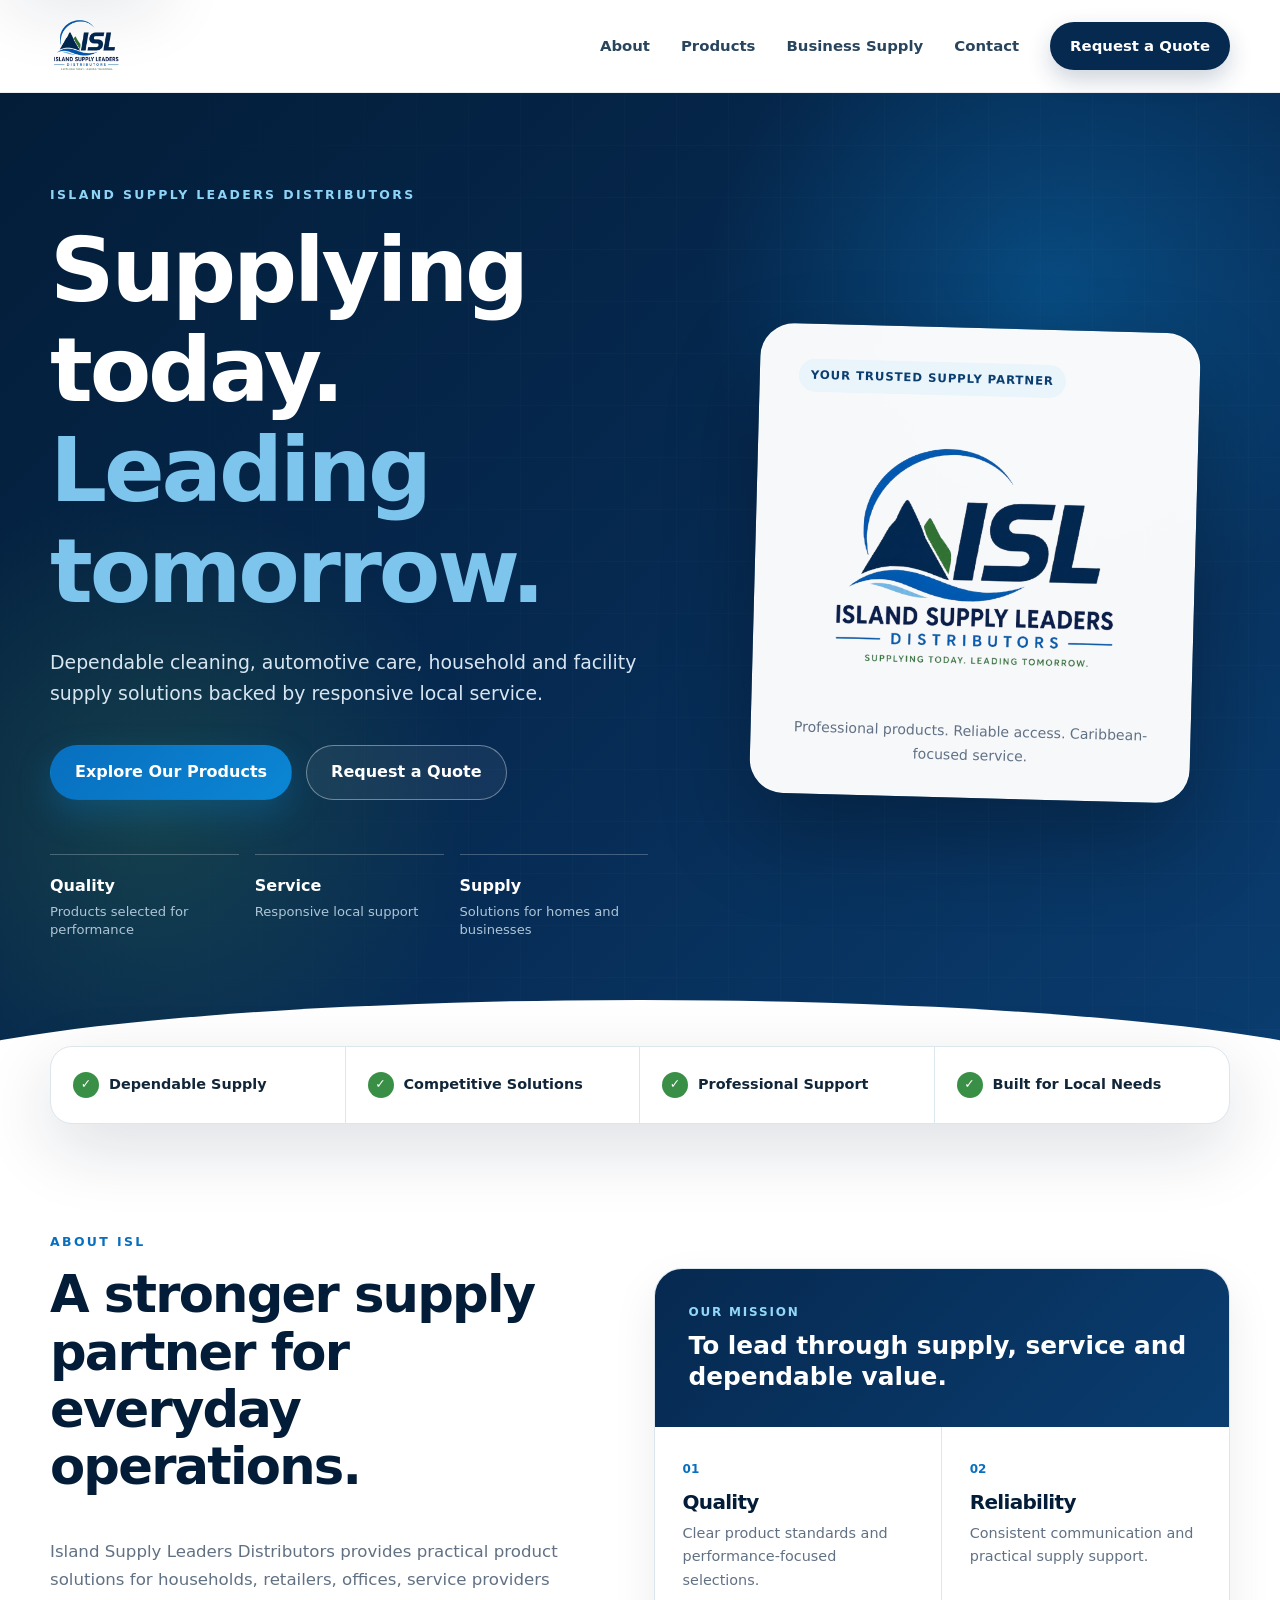
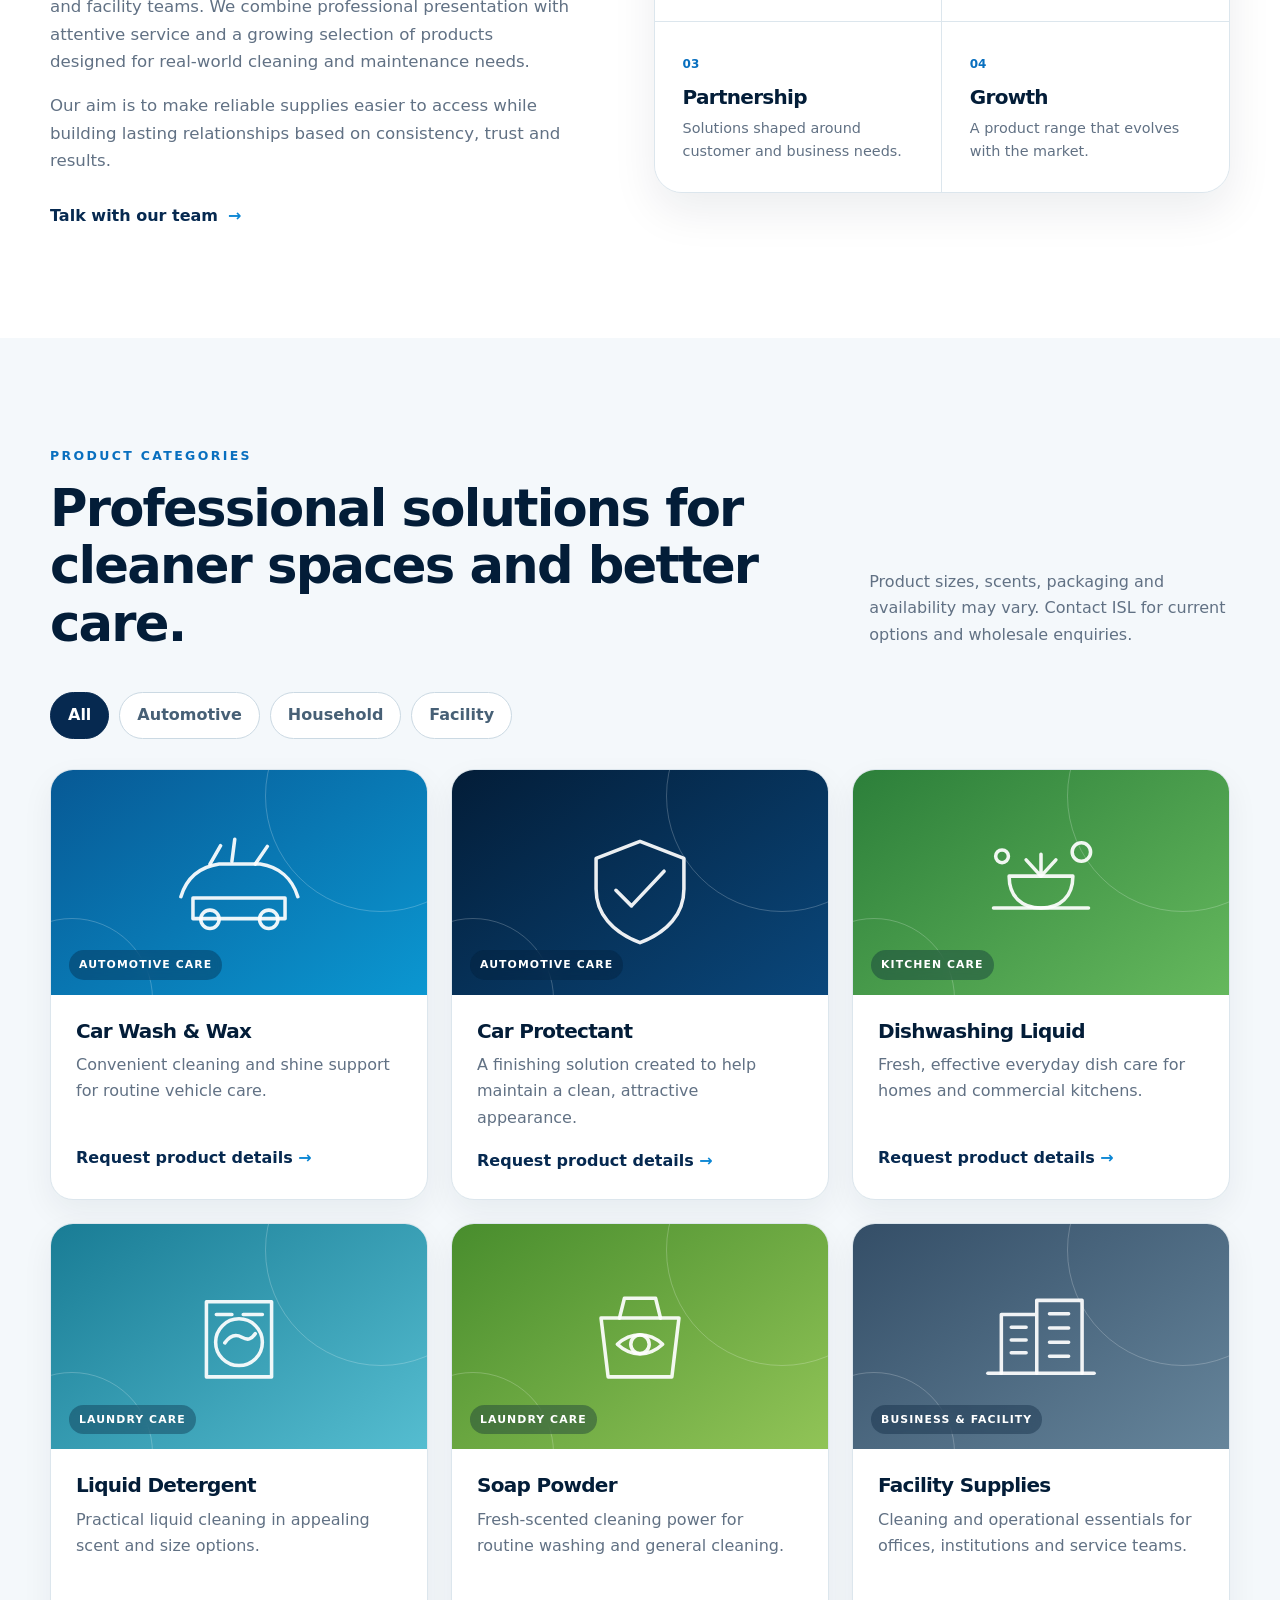
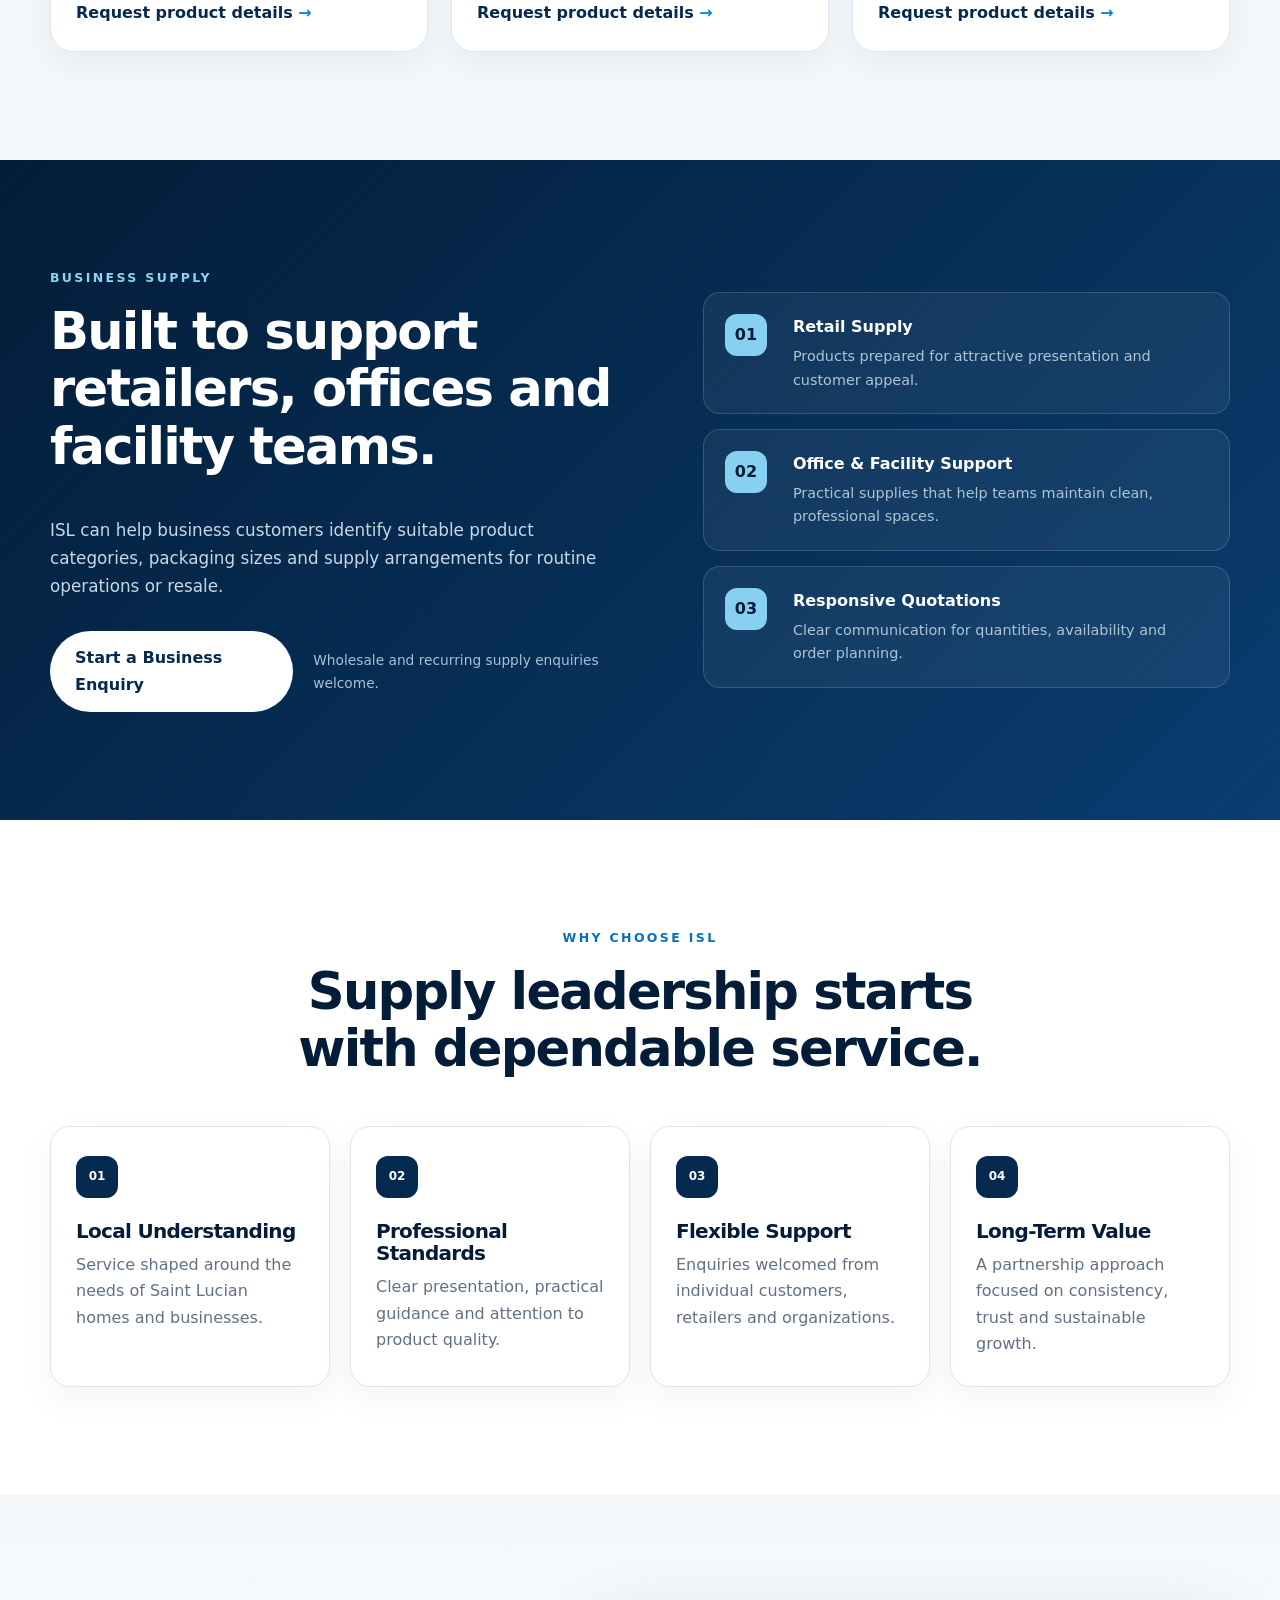
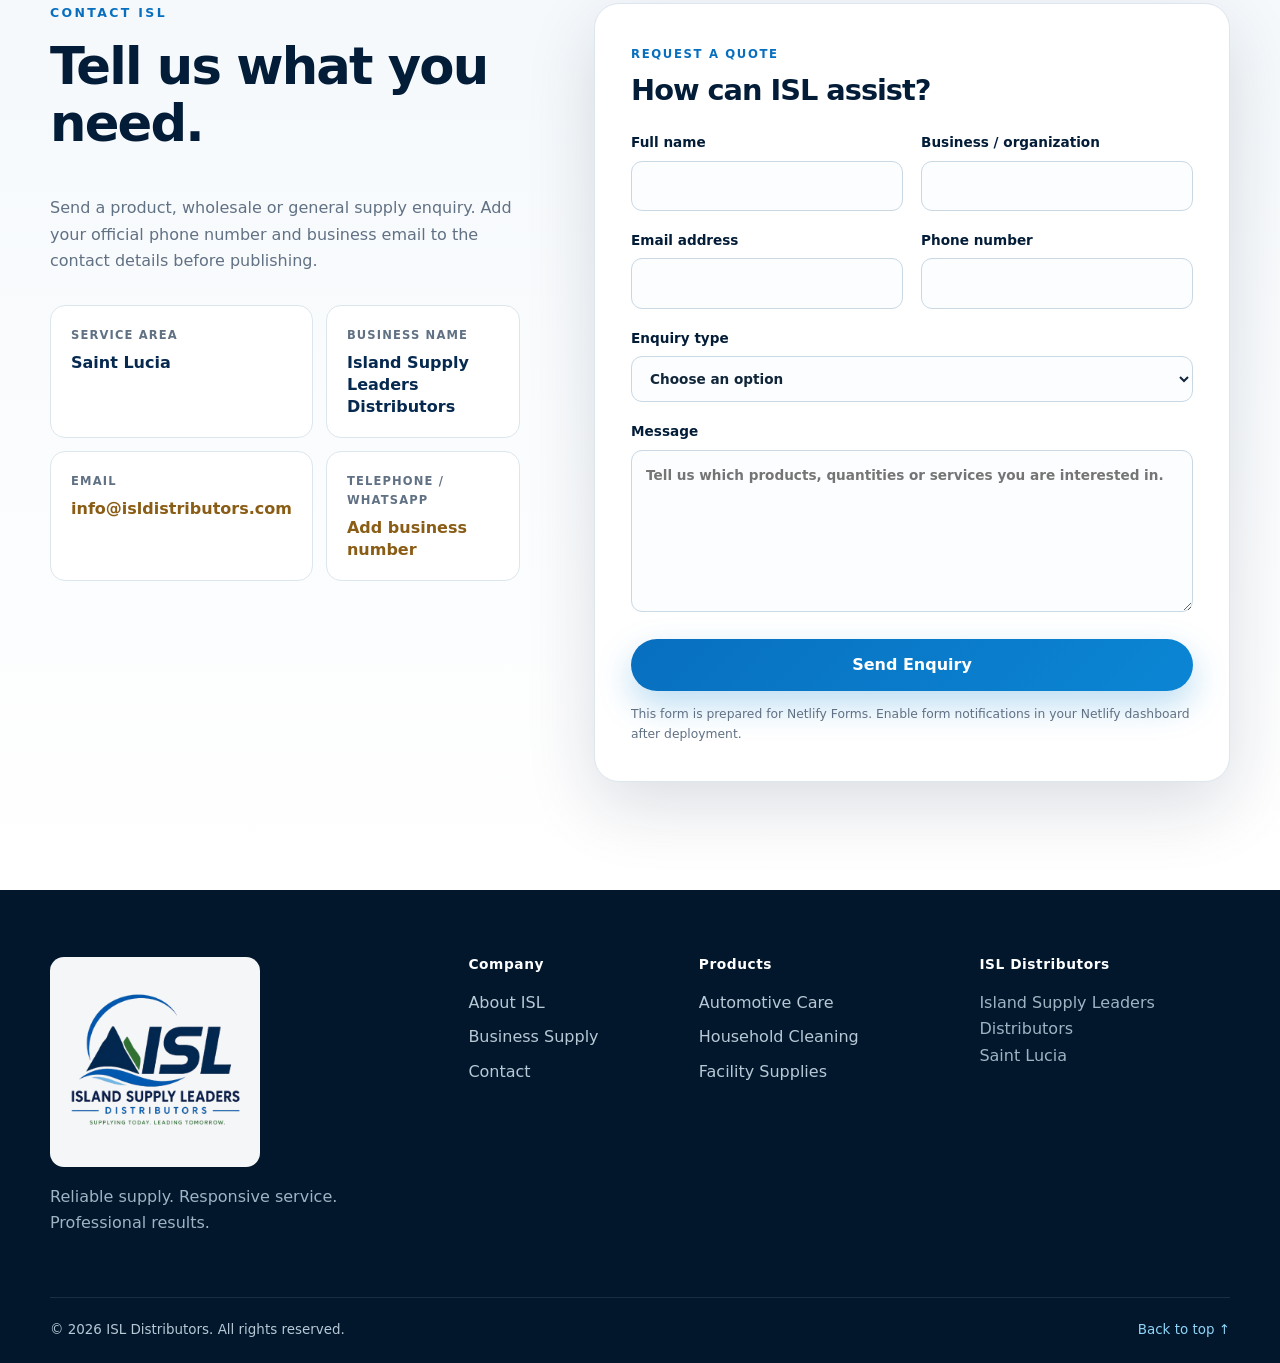
==== commit 01e12f62: "Add files via upload" ====
--- a/index.html
+++ b/index.html
@@ -62,10 +62,6 @@
             <span class="logo-card-label">Your trusted supply partner</span>
             <img src="assets/isl-logo.png" alt="Island Supply Leaders Distributors">
             <p>Professional products. Reliable access. Caribbean-focused service.</p>
-          </div>
-          <div class="hero-chip chip-one"><span>01</span> Automotive Care</div>
-          <div class="hero-chip chip-two"><span>02</span> Household Cleaning</div>
-          <div class="hero-chip chip-three"><span>03</span> Facility Supplies</div>
         </div>
       </div>
     </section>
@@ -241,7 +237,7 @@
           <div class="contact-cards">
             <article><span>Service Area</span><strong>Saint Lucia</strong></article>
             <article><span>Business Name</span><strong>Island Supply Leaders Distributors</strong></article>
-            <article><span>Email</span><strong class="editable-detail">Add business email</strong></article>
+            <article><span>Email</span><strong class="editable-detail">info@isldistributors.com</strong></article>
             <article><span>Telephone / WhatsApp</span><strong class="editable-detail">Add business number</strong></article>
           </div>
         </div>
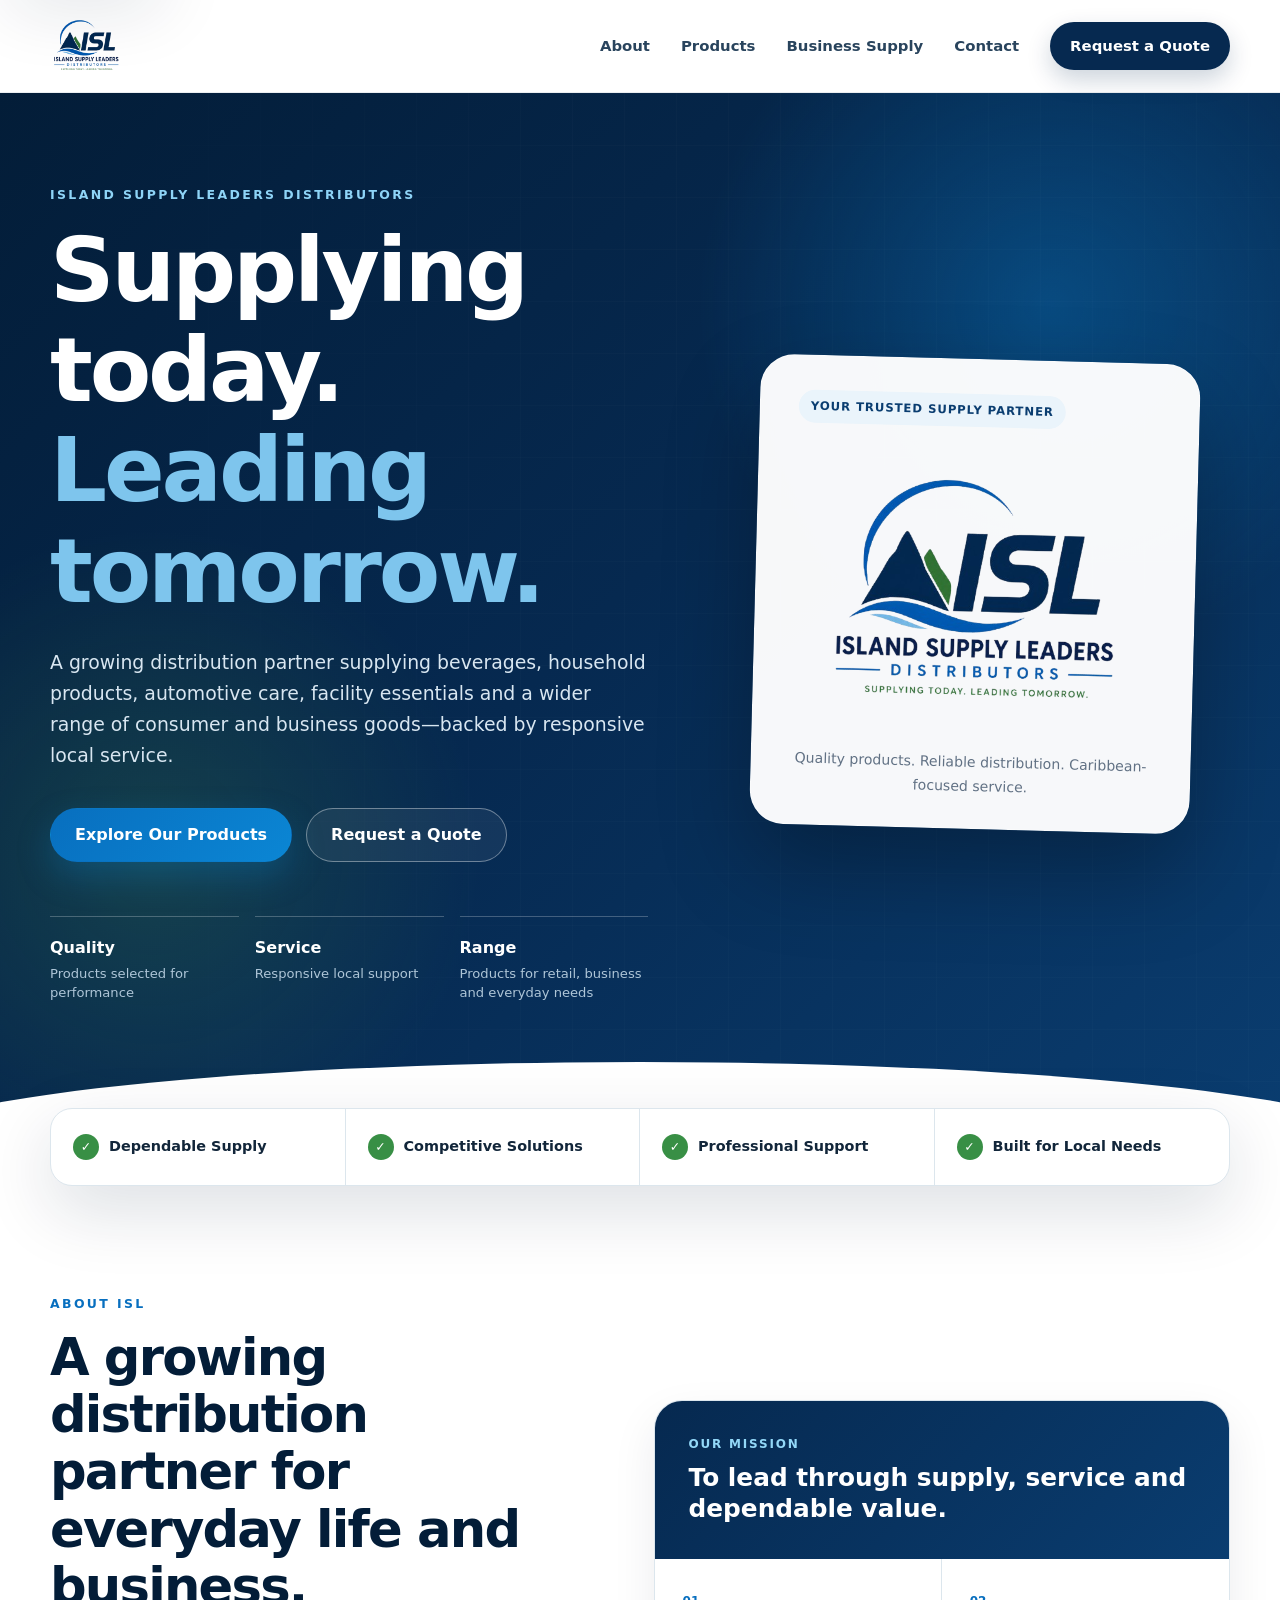
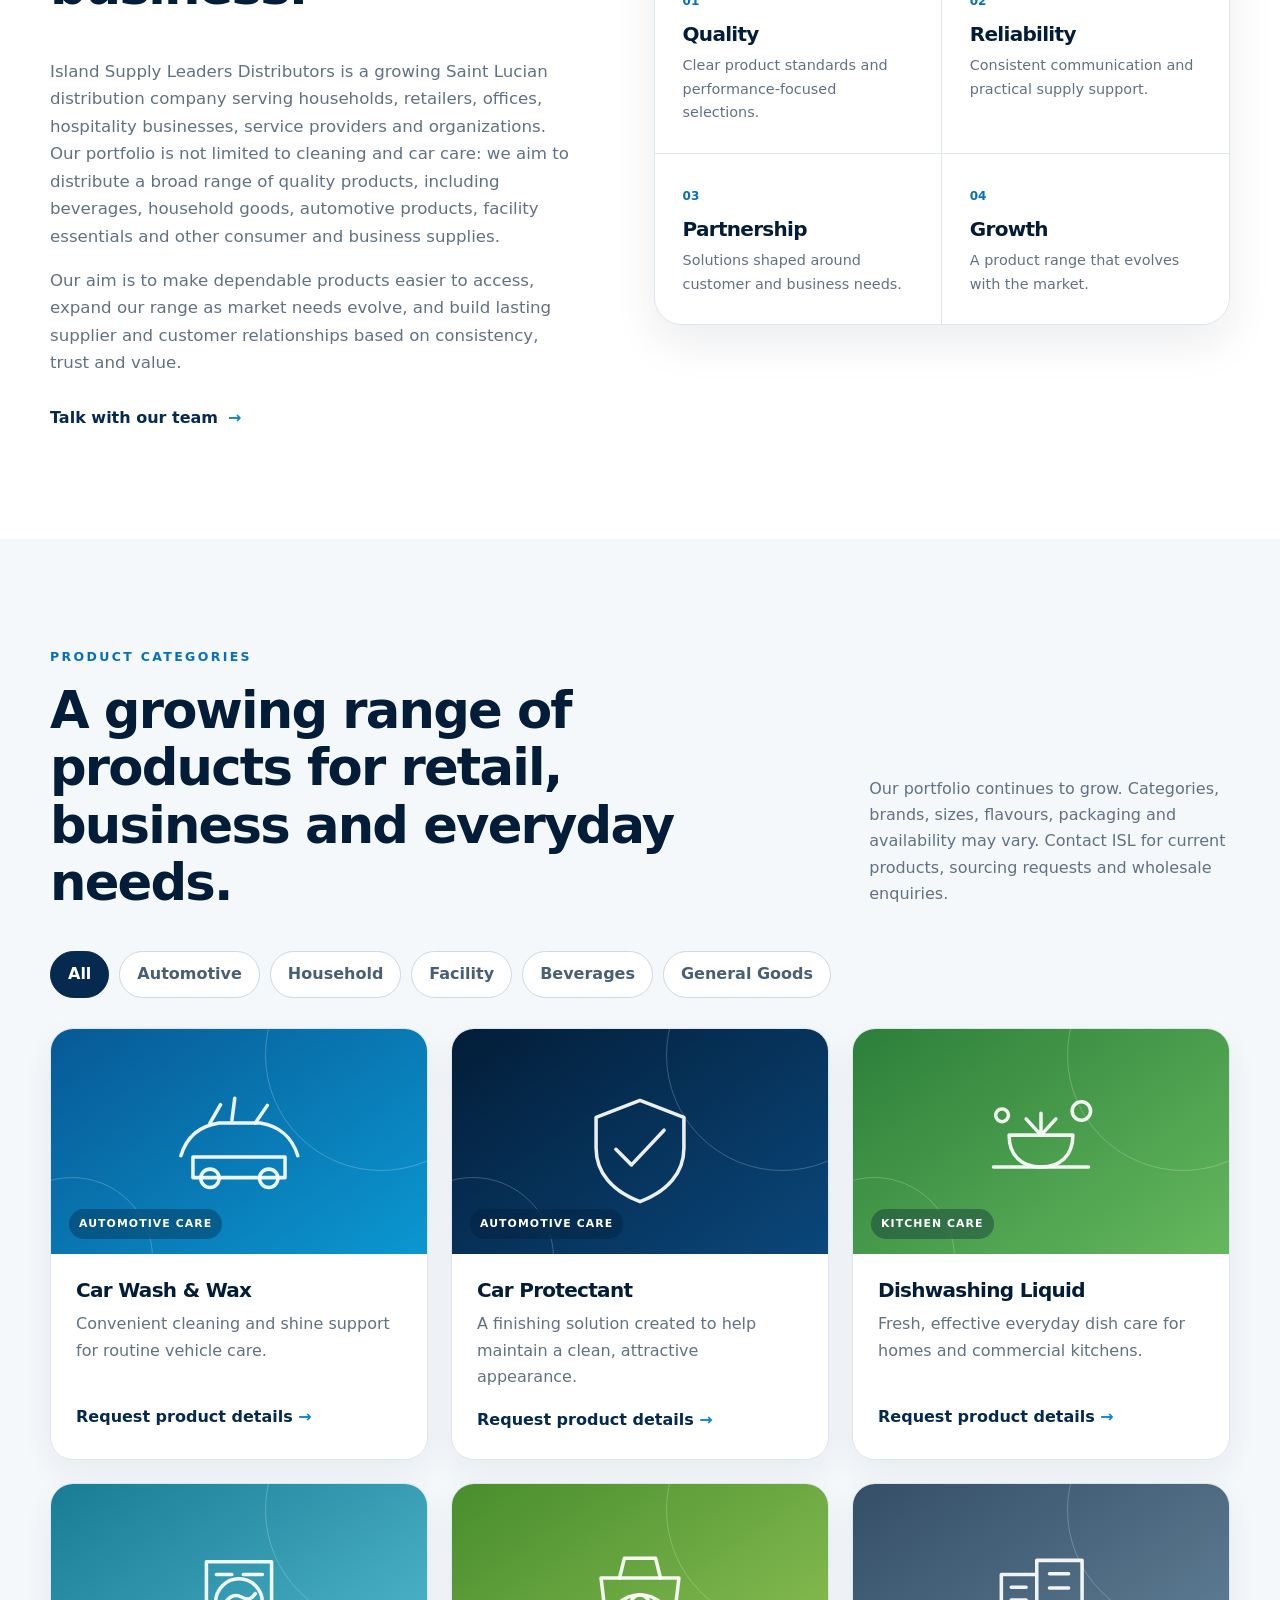
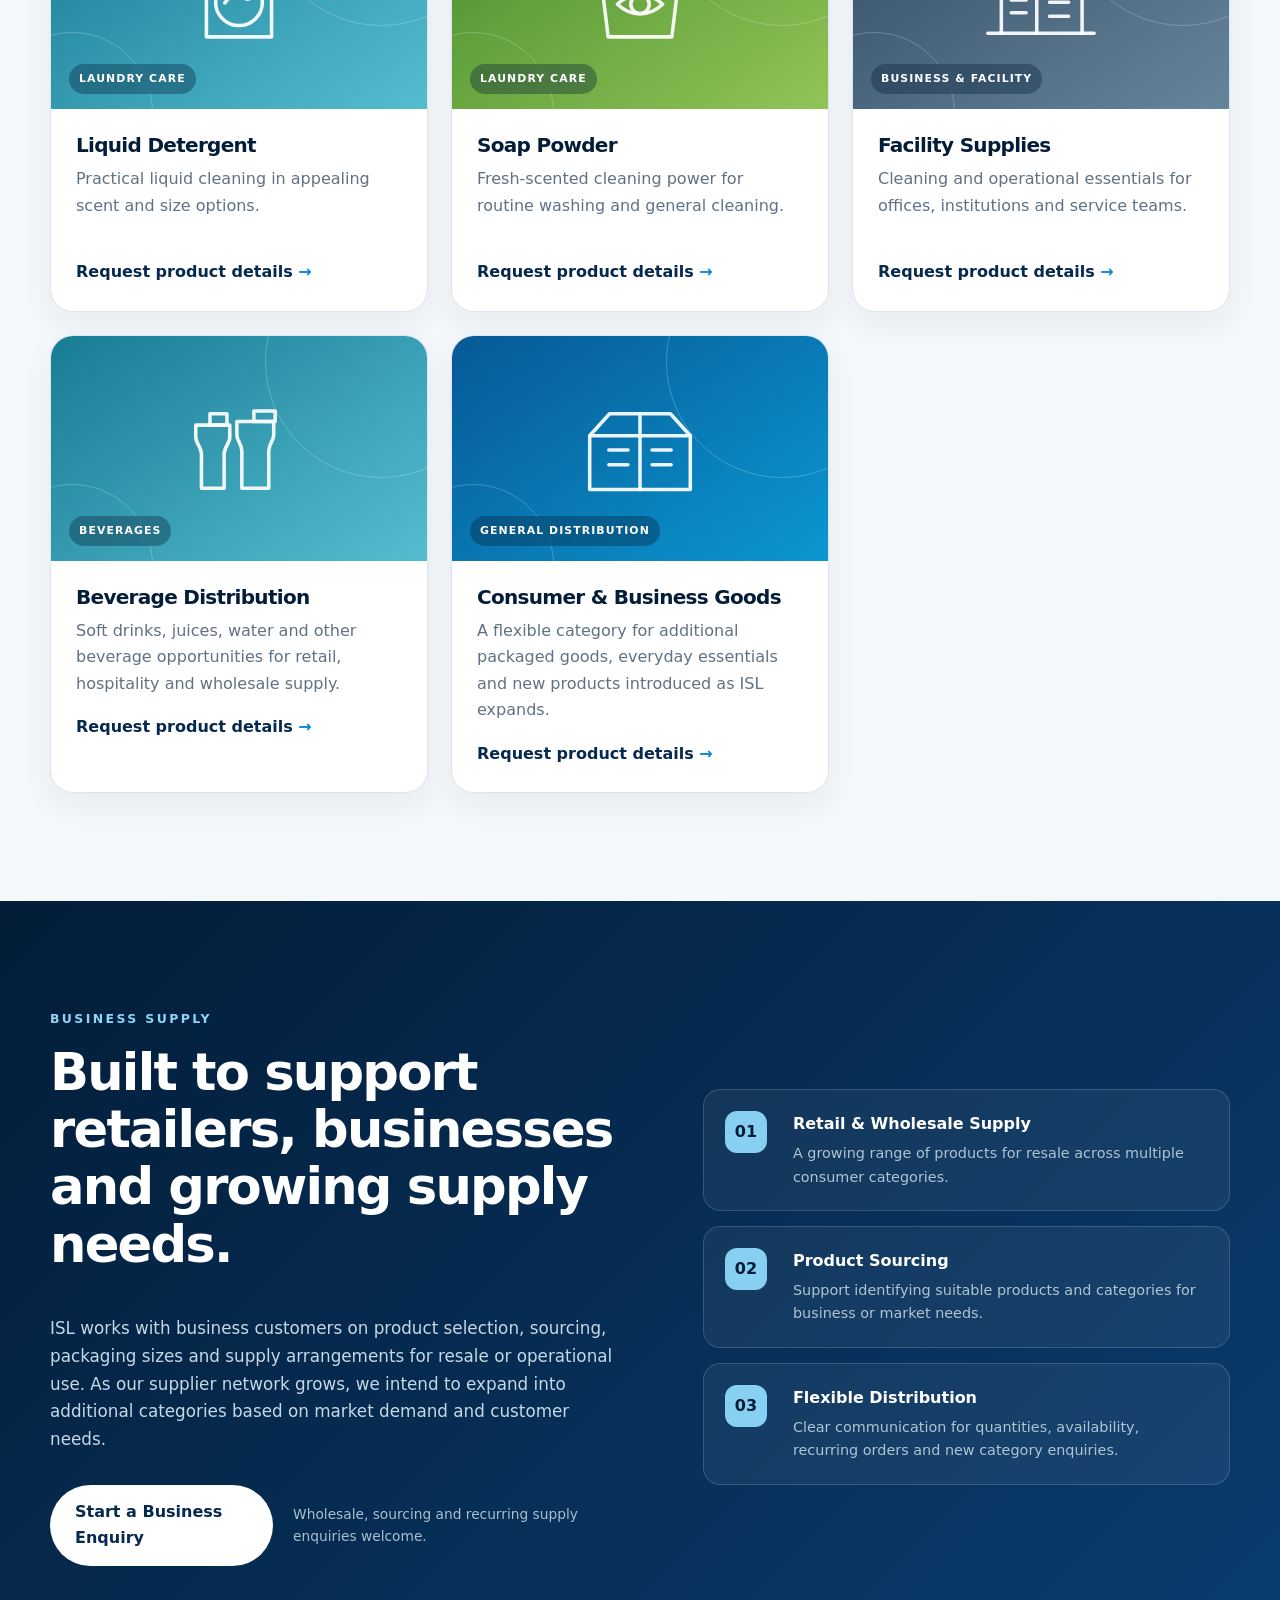
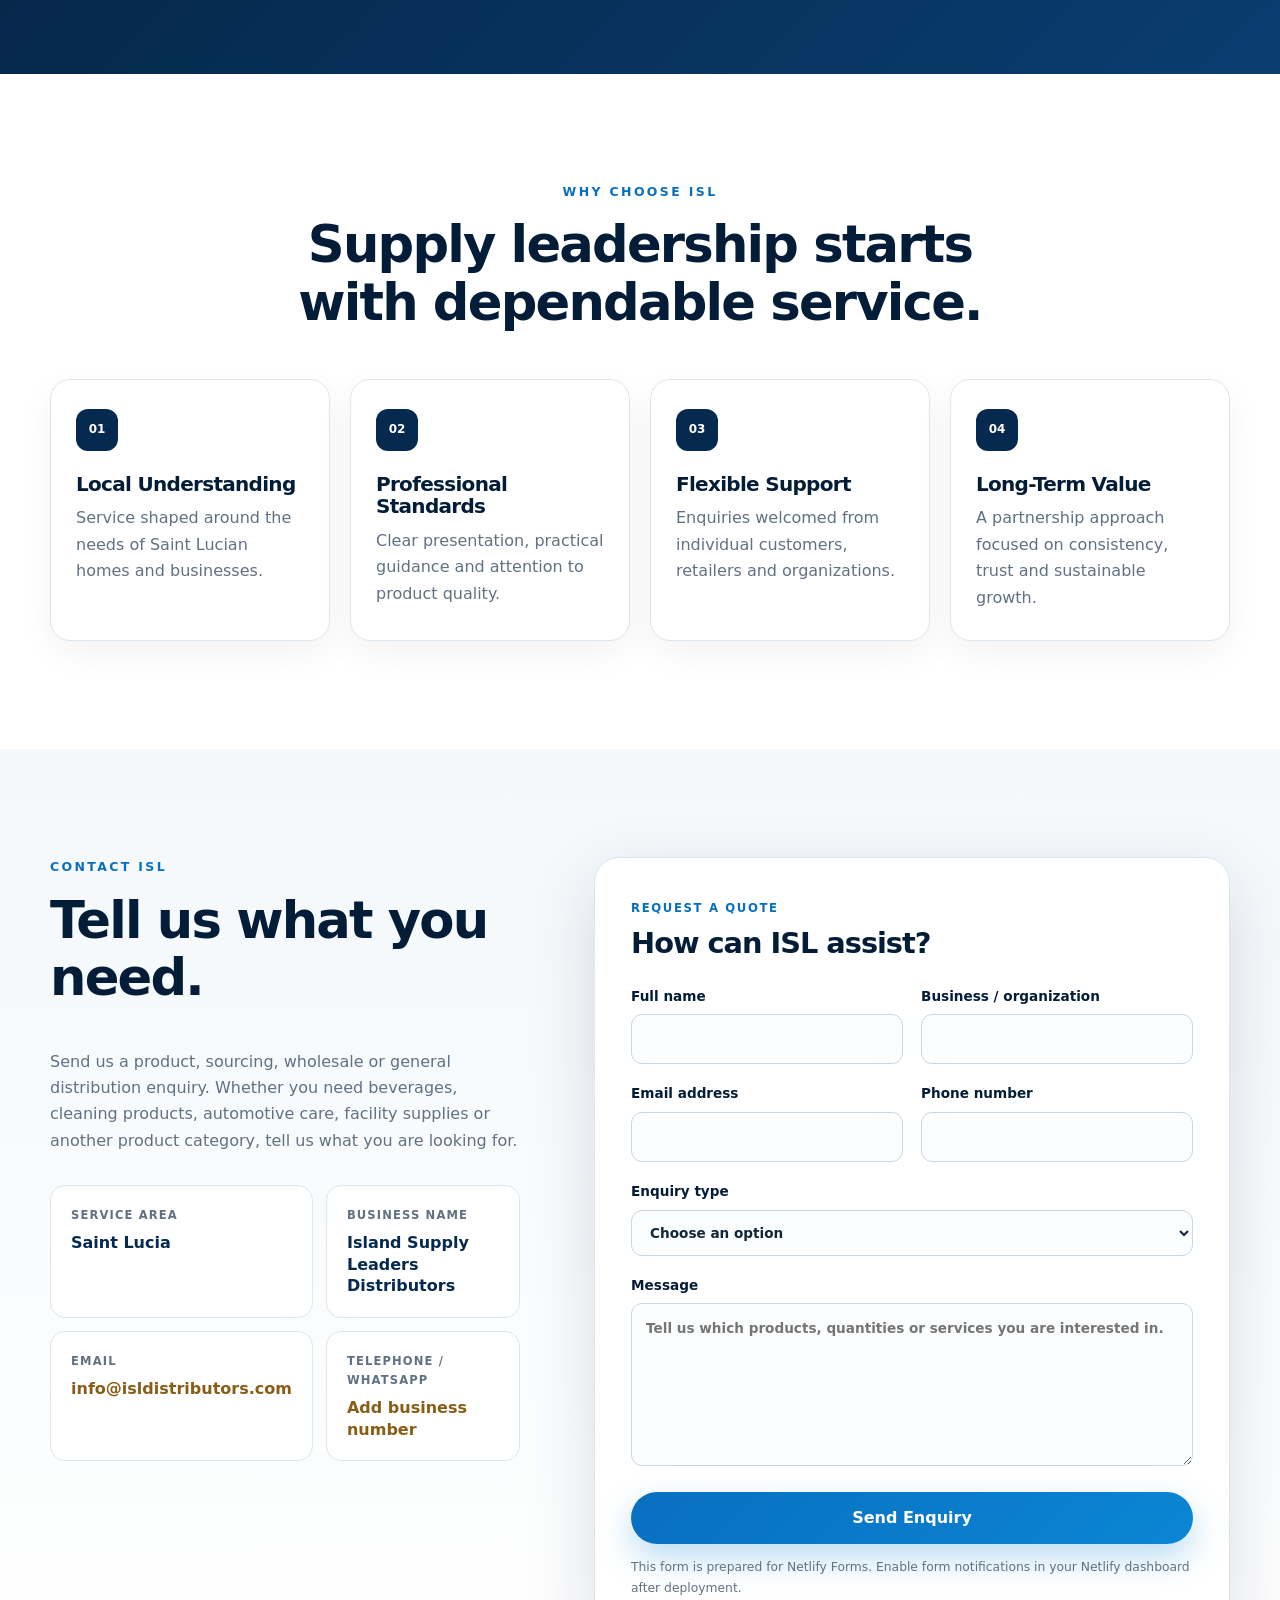
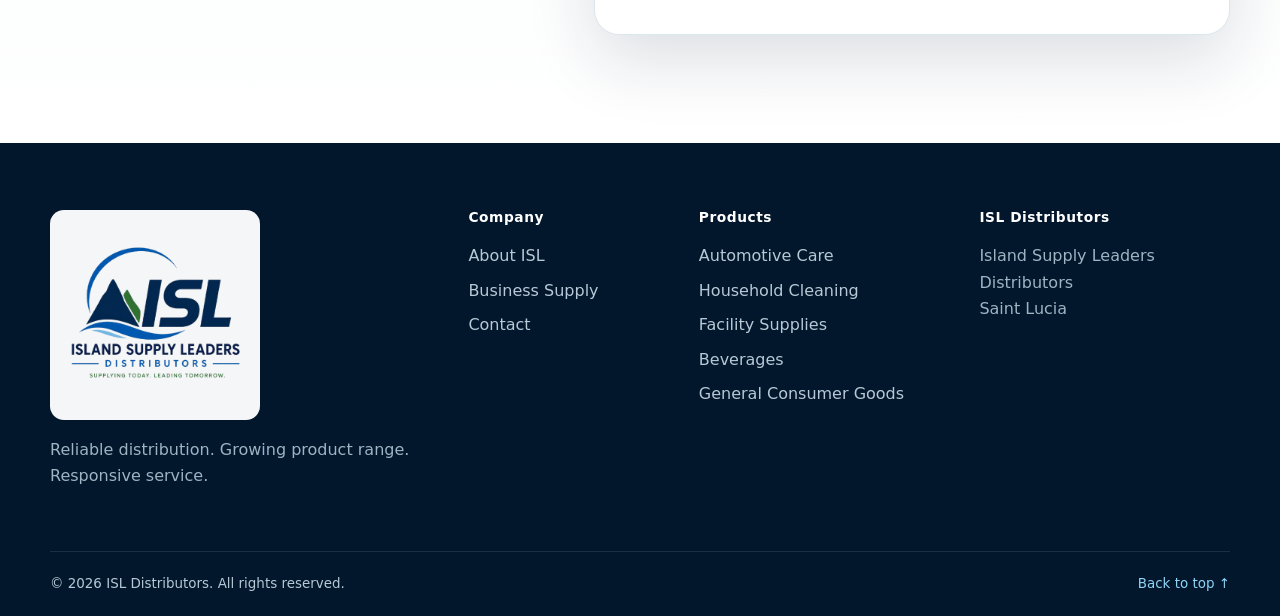
==== commit 6e3a55f1: "Add files via upload" ====
--- a/index.html
+++ b/index.html
@@ -3,10 +3,10 @@
 <head>
   <meta charset="utf-8">
   <meta name="viewport" content="width=device-width, initial-scale=1">
-  <meta name="description" content="ISL Distributors — Island Supply Leaders Distributors. Cleaning, automotive care, household and facility supply solutions for Saint Lucia.">
+  <meta name="description" content="ISL Distributors — Island Supply Leaders Distributors. A growing Saint Lucian distributor supplying beverages, household products, automotive care, facility supplies and a wider range of consumer and business goods.">
   <meta name="theme-color" content="#062950">
   <meta property="og:title" content="ISL Distributors | Island Supply Leaders">
-  <meta property="og:description" content="Reliable supply. Responsive service. Professional results.">
+  <meta property="og:description" content="A growing distribution partner for beverages, consumer goods, household, automotive and business supply needs.">
   <meta property="og:type" content="website">
   <meta property="og:image" content="assets/isl-logo.png">
   <title>ISL Distributors | Island Supply Leaders</title>
@@ -45,7 +45,7 @@
         <div class="hero-copy reveal">
           <p class="eyebrow light">Island Supply Leaders Distributors</p>
           <h1>Supplying today.<br><span>Leading tomorrow.</span></h1>
-          <p class="hero-lead">Dependable cleaning, automotive care, household and facility supply solutions backed by responsive local service.</p>
+          <p class="hero-lead">A growing distribution partner supplying beverages, household products, automotive care, facility essentials and a wider range of consumer and business goods—backed by responsive local service.</p>
           <div class="hero-actions">
             <a class="button button-primary" href="#products">Explore Our Products</a>
             <a class="button button-ghost" href="#contact">Request a Quote</a>
@@ -53,7 +53,7 @@
           <div class="hero-proof" aria-label="ISL service highlights">
             <div><strong>Quality</strong><span>Products selected for performance</span></div>
             <div><strong>Service</strong><span>Responsive local support</span></div>
-            <div><strong>Supply</strong><span>Solutions for homes and businesses</span></div>
+            <div><strong>Range</strong><span>Products for retail, business and everyday needs</span></div>
           </div>
         </div>
 
@@ -61,7 +61,7 @@
           <div class="logo-card">
             <span class="logo-card-label">Your trusted supply partner</span>
             <img src="assets/isl-logo.png" alt="Island Supply Leaders Distributors">
-            <p>Professional products. Reliable access. Caribbean-focused service.</p>
+            <p>Quality products. Reliable distribution. Caribbean-focused service.</p>
         </div>
       </div>
     </section>
@@ -79,9 +79,9 @@
       <div class="container about-layout">
         <div class="about-copy reveal">
           <p class="eyebrow">About ISL</p>
-          <h2>A stronger supply partner for everyday operations.</h2>
-          <p>Island Supply Leaders Distributors provides practical product solutions for households, retailers, offices, service providers and facility teams. We combine professional presentation with attentive service and a growing selection of products designed for real-world cleaning and maintenance needs.</p>
-          <p>Our aim is to make reliable supplies easier to access while building lasting relationships based on consistency, trust and results.</p>
+          <h2>A growing distribution partner for everyday life and business.</h2>
+          <p>Island Supply Leaders Distributors is a growing Saint Lucian distribution company serving households, retailers, offices, hospitality businesses, service providers and organizations. Our portfolio is not limited to cleaning and car care: we aim to distribute a broad range of quality products, including beverages, household goods, automotive products, facility essentials and other consumer and business supplies.</p>
+          <p>Our aim is to make dependable products easier to access, expand our range as market needs evolve, and build lasting supplier and customer relationships based on consistency, trust and value.</p>
           <a class="text-link" href="#contact">Talk with our team <span aria-hidden="true">→</span></a>
         </div>
 
@@ -105,9 +105,9 @@
         <div class="section-heading reveal">
           <div>
             <p class="eyebrow">Product Categories</p>
-            <h2>Professional solutions for cleaner spaces and better care.</h2>
-          </div>
-          <p>Product sizes, scents, packaging and availability may vary. Contact ISL for current options and wholesale enquiries.</p>
+            <h2>A growing range of products for retail, business and everyday needs.</h2>
+          </div>
+          <p>Our portfolio continues to grow. Categories, brands, sizes, flavours, packaging and availability may vary. Contact ISL for current products, sourcing requests and wholesale enquiries.</p>
         </div>
 
         <div class="filter-bar reveal" role="group" aria-label="Filter product categories">
@@ -115,6 +115,8 @@
           <button class="filter-button" type="button" data-filter="automotive">Automotive</button>
           <button class="filter-button" type="button" data-filter="household">Household</button>
           <button class="filter-button" type="button" data-filter="facility">Facility</button>
+          <button class="filter-button" type="button" data-filter="beverage">Beverages</button>
+          <button class="filter-button" type="button" data-filter="general">General Goods</button>
         </div>
 
         <div class="product-grid">
@@ -189,6 +191,30 @@
               <button class="product-enquiry" type="button" data-product="Facility Supplies">Request product details <span>→</span></button>
             </div>
           </article>
+
+          <article class="product-card reveal" data-category="beverage">
+            <div class="product-art art-aqua">
+              <svg viewBox="0 0 240 160" role="img" aria-label="Beverage bottles illustration"><path d="M75 47h32v17c0 9-8 14-8 24v48H67V88c0-10-8-15-8-24V47h16"/><path d="M79 31h24v16H79z"/><path d="M143 42h26v19c0 8-7 13-7 22v53h-38V83c0-9-7-14-7-22V42h26"/><path d="M141 27h30v15h-30z"/></svg>
+              <span>Beverages</span>
+            </div>
+            <div class="product-copy">
+              <h3>Beverage Distribution</h3>
+              <p>Soft drinks, juices, water and other beverage opportunities for retail, hospitality and wholesale supply.</p>
+              <button class="product-enquiry" type="button" data-product="Beverage Distribution">Request product details <span>→</span></button>
+            </div>
+          </article>
+
+          <article class="product-card reveal" data-category="general">
+            <div class="product-art art-blue">
+              <svg viewBox="0 0 240 160" role="img" aria-label="General consumer goods illustration"><path d="M49 62h142v76H49z"/><path d="M49 62l28-31h86l28 31"/><path d="M120 31v107"/><path d="M76 82h27M137 82h27M76 103h27M137 103h27"/></svg>
+              <span>General Distribution</span>
+            </div>
+            <div class="product-copy">
+              <h3>Consumer &amp; Business Goods</h3>
+              <p>A flexible category for additional packaged goods, everyday essentials and new products introduced as ISL expands.</p>
+              <button class="product-enquiry" type="button" data-product="Consumer and Business Goods">Request product details <span>→</span></button>
+            </div>
+          </article>
         </div>
       </div>
     </section>
@@ -197,17 +223,17 @@
       <div class="container business-layout">
         <div class="business-copy reveal">
           <p class="eyebrow light">Business Supply</p>
-          <h2>Built to support retailers, offices and facility teams.</h2>
-          <p>ISL can help business customers identify suitable product categories, packaging sizes and supply arrangements for routine operations or resale.</p>
+          <h2>Built to support retailers, businesses and growing supply needs.</h2>
+          <p>ISL works with business customers on product selection, sourcing, packaging sizes and supply arrangements for resale or operational use. As our supplier network grows, we intend to expand into additional categories based on market demand and customer needs.</p>
           <div class="business-actions">
             <a class="button button-white" href="#contact">Start a Business Enquiry</a>
-            <span>Wholesale and recurring supply enquiries welcome.</span>
+            <span>Wholesale, sourcing and recurring supply enquiries welcome.</span>
           </div>
         </div>
         <div class="business-list reveal">
-          <article><span>01</span><div><strong>Retail Supply</strong><p>Products prepared for attractive presentation and customer appeal.</p></div></article>
-          <article><span>02</span><div><strong>Office &amp; Facility Support</strong><p>Practical supplies that help teams maintain clean, professional spaces.</p></div></article>
-          <article><span>03</span><div><strong>Responsive Quotations</strong><p>Clear communication for quantities, availability and order planning.</p></div></article>
+          <article><span>01</span><div><strong>Retail &amp; Wholesale Supply</strong><p>A growing range of products for resale across multiple consumer categories.</p></div></article>
+          <article><span>02</span><div><strong>Product Sourcing</strong><p>Support identifying suitable products and categories for business or market needs.</p></div></article>
+          <article><span>03</span><div><strong>Flexible Distribution</strong><p>Clear communication for quantities, availability, recurring orders and new category enquiries.</p></div></article>
         </div>
       </div>
     </section>
@@ -232,7 +258,7 @@
         <div class="contact-copy reveal">
           <p class="eyebrow">Contact ISL</p>
           <h2>Tell us what you need.</h2>
-          <p>Send a product, wholesale or general supply enquiry. Add your official phone number and business email to the contact details before publishing.</p>
+          <p>Send us a product, sourcing, wholesale or general distribution enquiry. Whether you need beverages, cleaning products, automotive care, facility supplies or another product category, tell us what you are looking for.</p>
 
           <div class="contact-cards">
             <article><span>Service Area</span><strong>Saint Lucia</strong></article>
@@ -262,6 +288,8 @@
                 <option>Product information</option>
                 <option>Retail or wholesale supply</option>
                 <option>Facility supply</option>
+                <option>Beverages or consumer goods</option>
+                <option>Product sourcing</option>
                 <option>Request a quotation</option>
                 <option>General enquiry</option>
               </select>
@@ -279,7 +307,7 @@
     <div class="container footer-grid">
       <div class="footer-brand">
         <img src="assets/isl-logo.png" alt="Island Supply Leaders Distributors logo">
-        <p>Reliable supply. Responsive service. Professional results.</p>
+        <p>Reliable distribution. Growing product range. Responsive service.</p>
       </div>
       <div>
         <h3>Company</h3>
@@ -292,6 +320,8 @@
         <a href="#products">Automotive Care</a>
         <a href="#products">Household Cleaning</a>
         <a href="#products">Facility Supplies</a>
+        <a href="#products">Beverages</a>
+        <a href="#products">General Consumer Goods</a>
       </div>
       <div>
         <h3>ISL Distributors</h3>
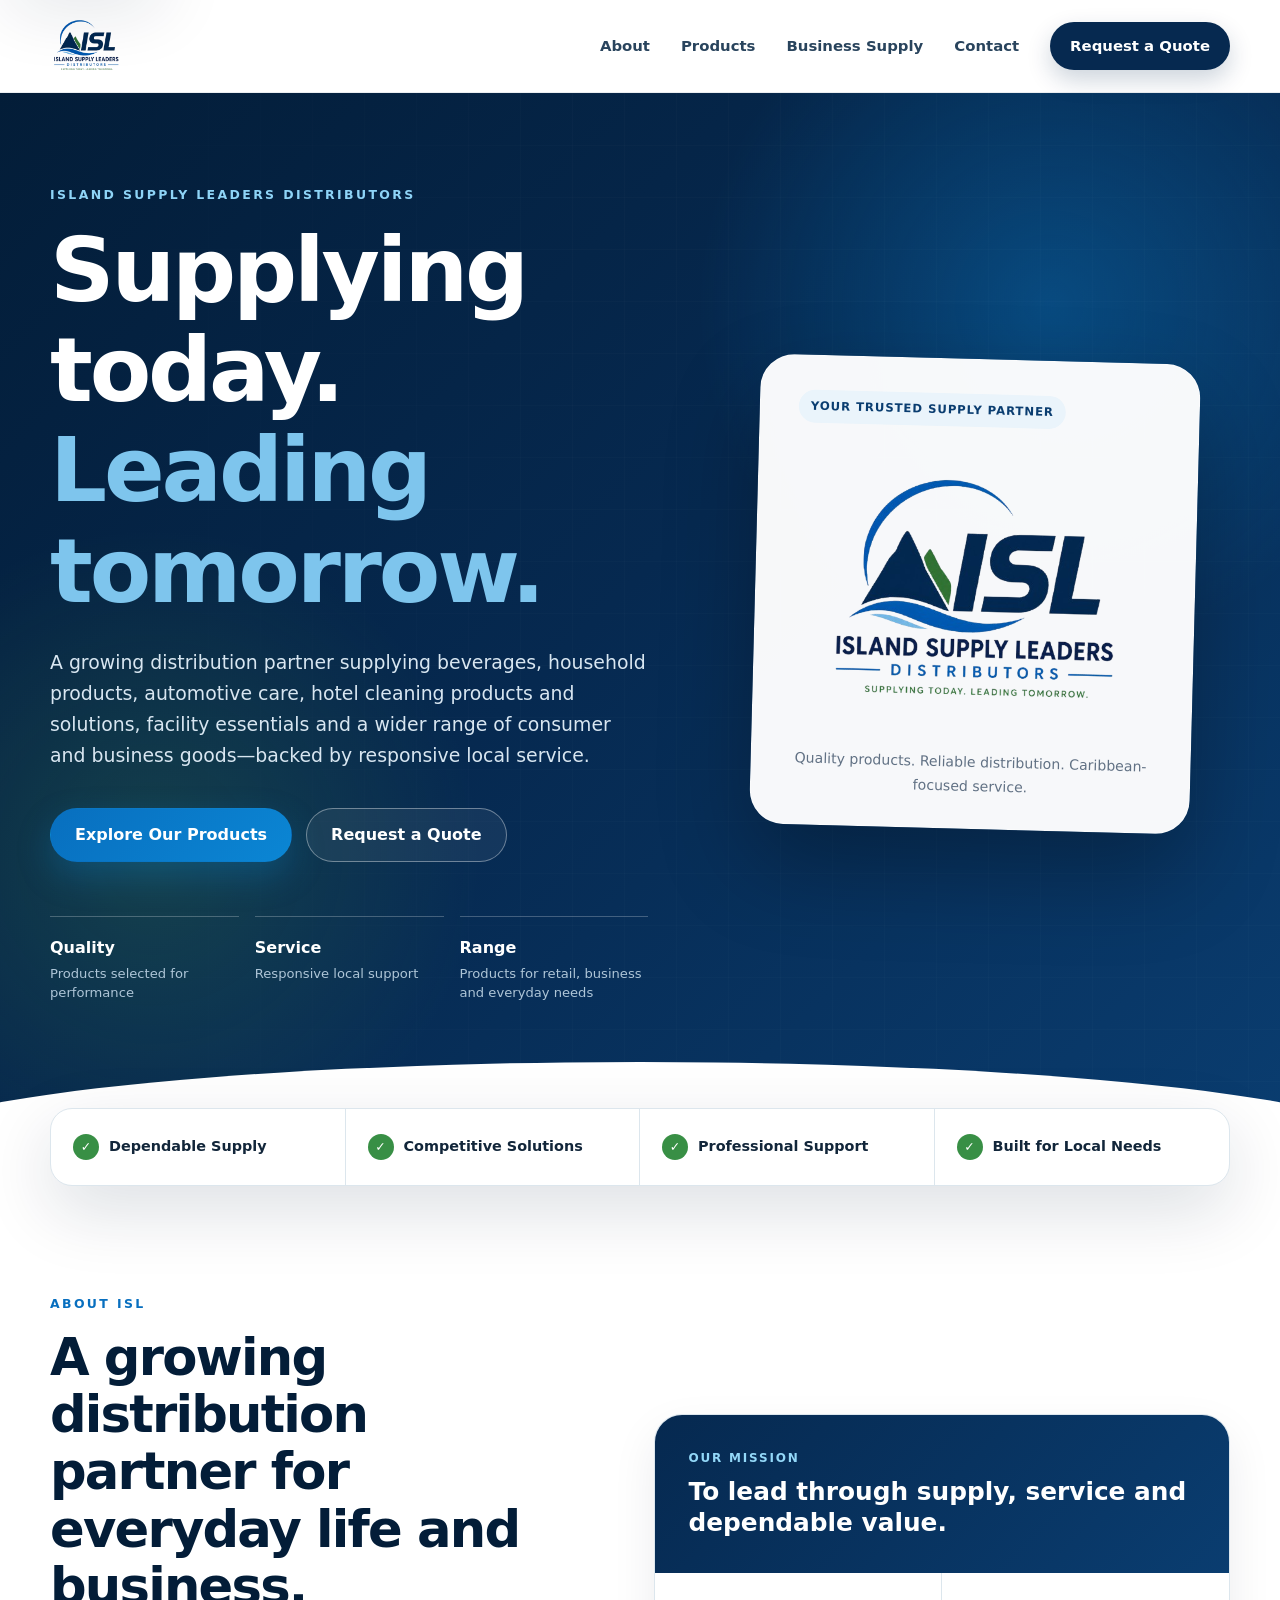
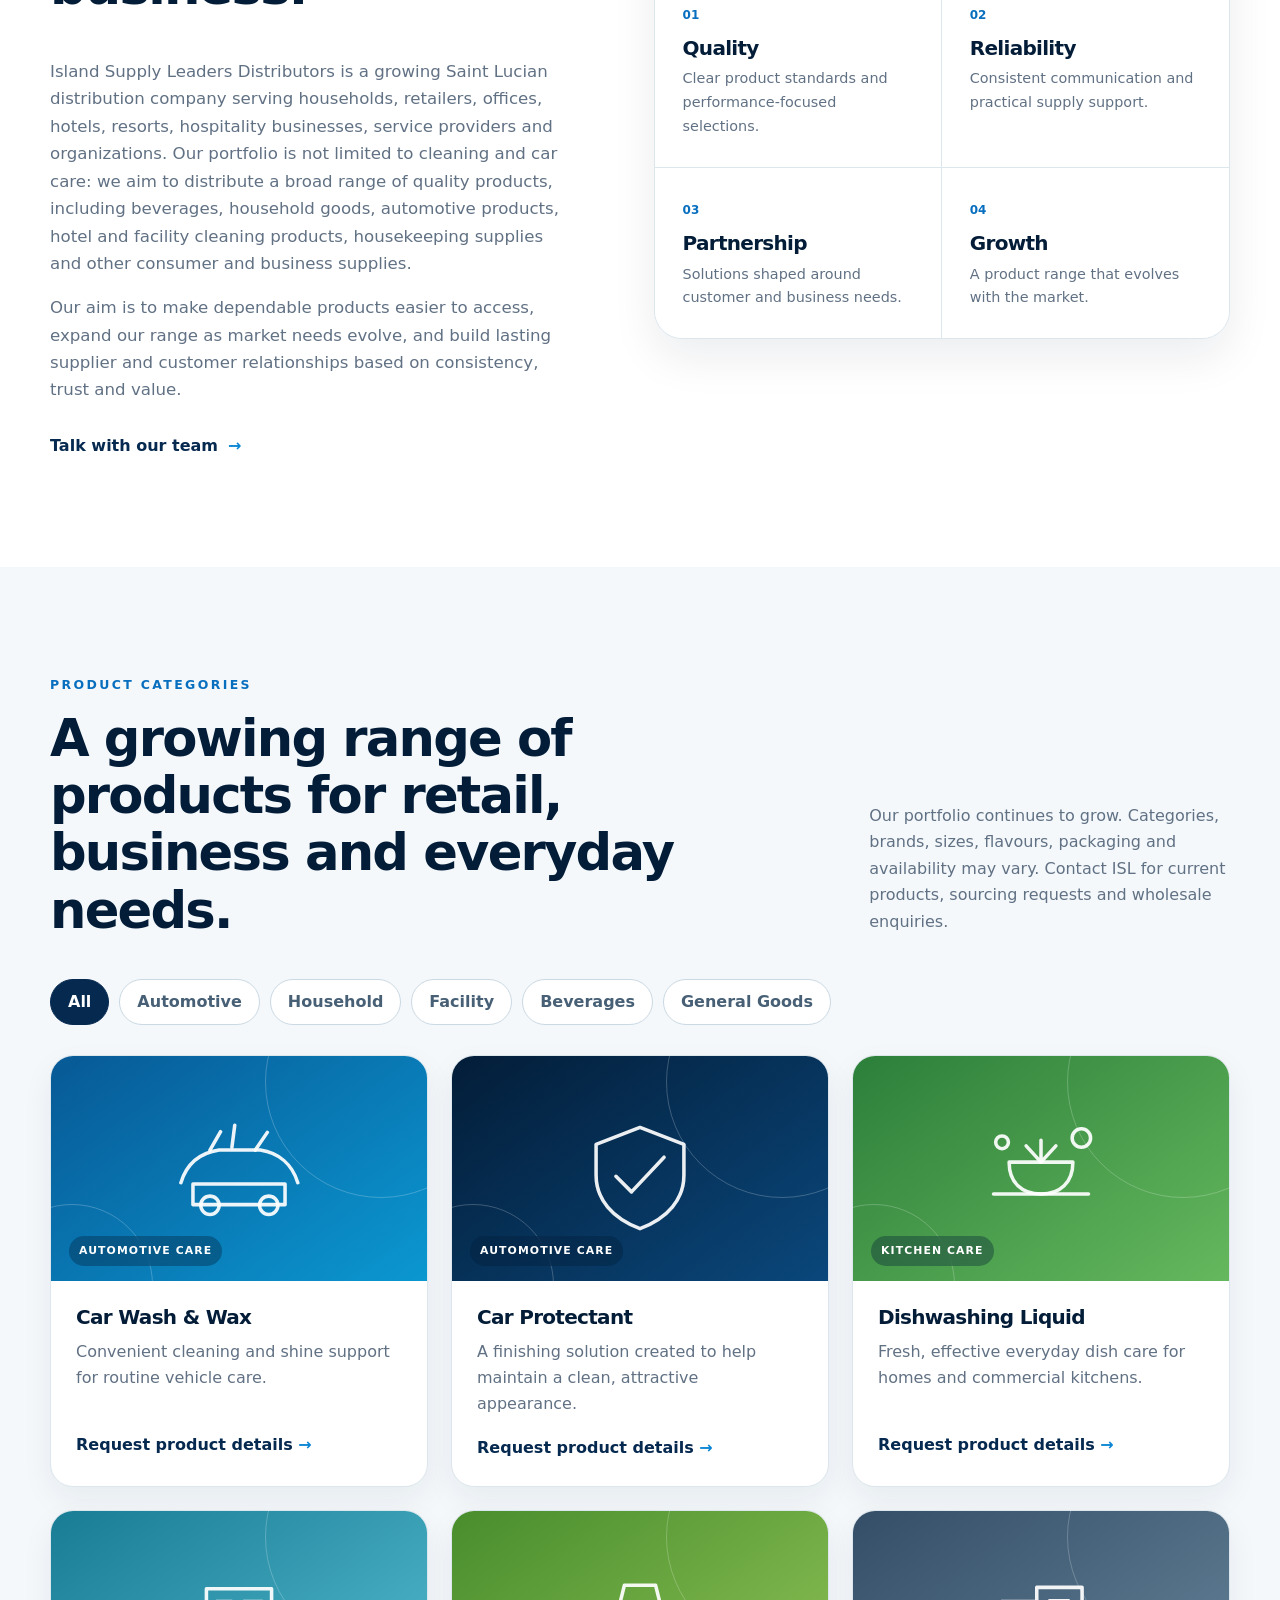
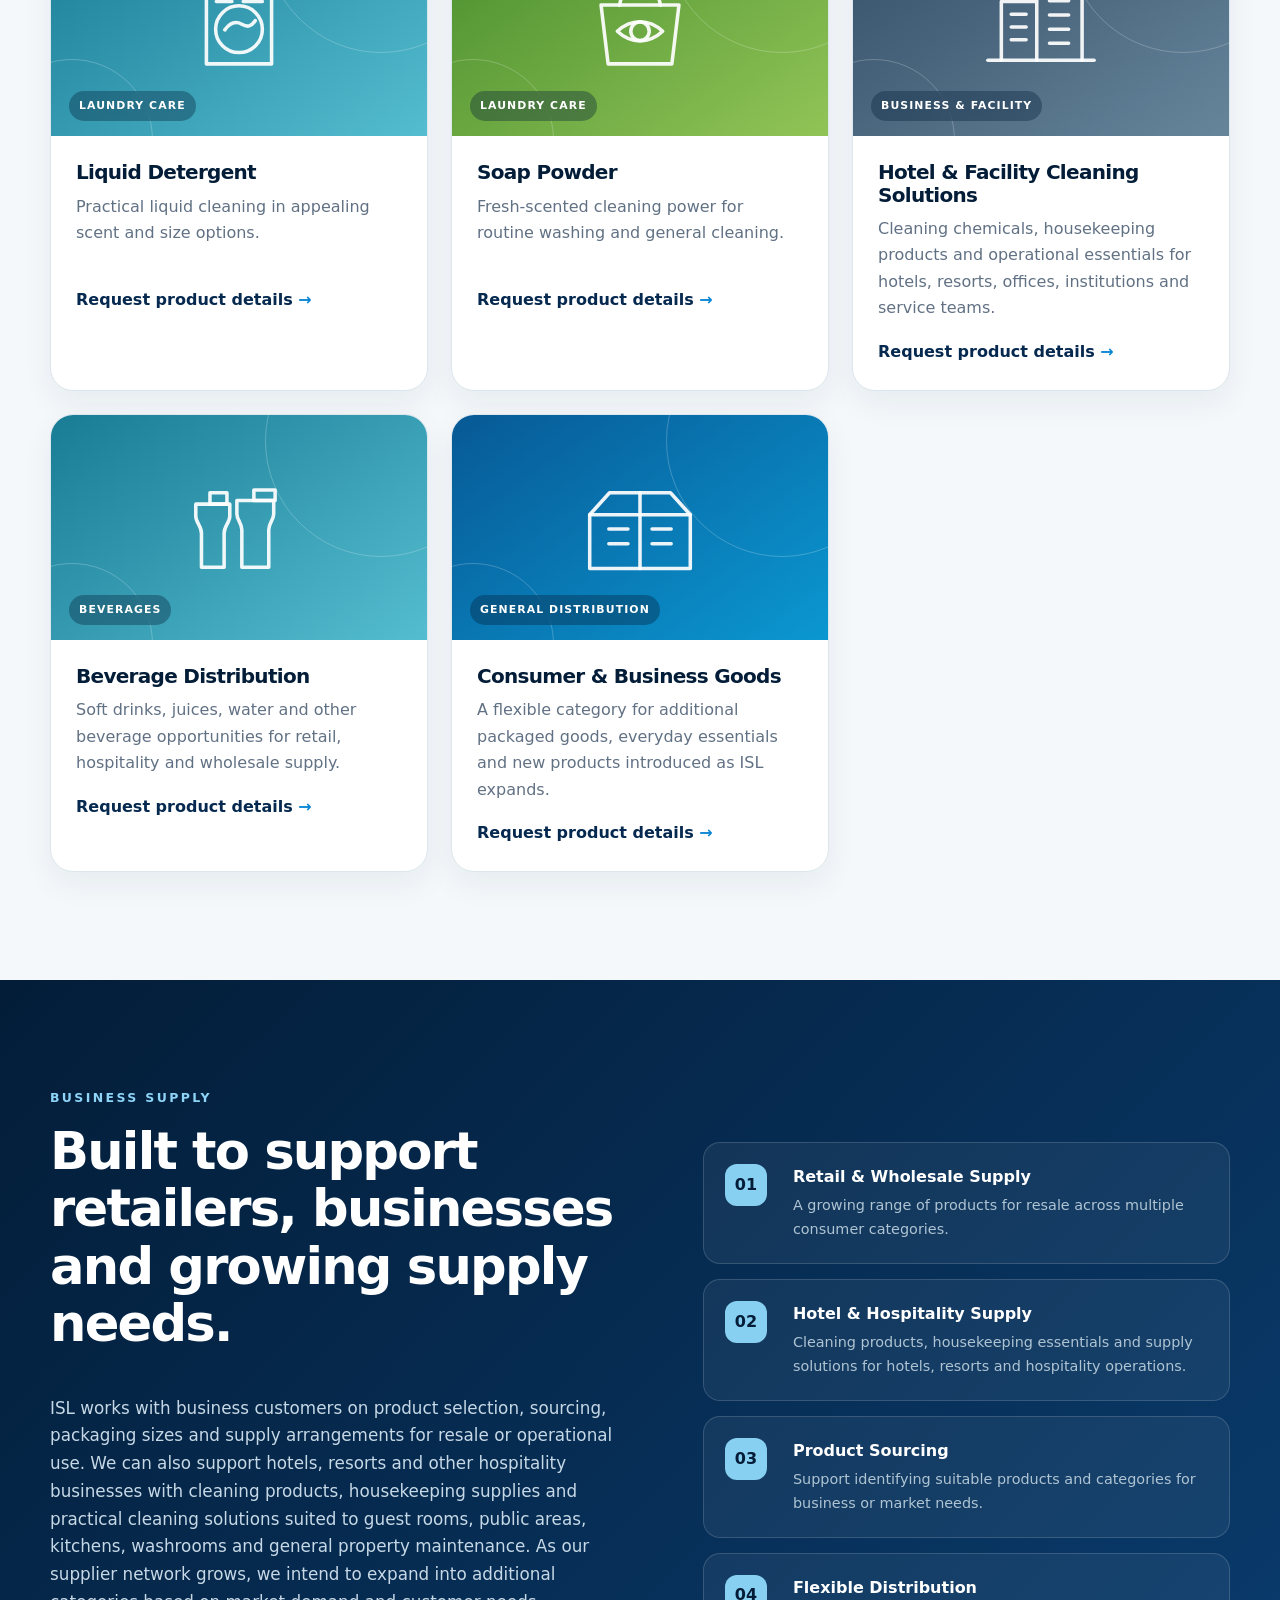
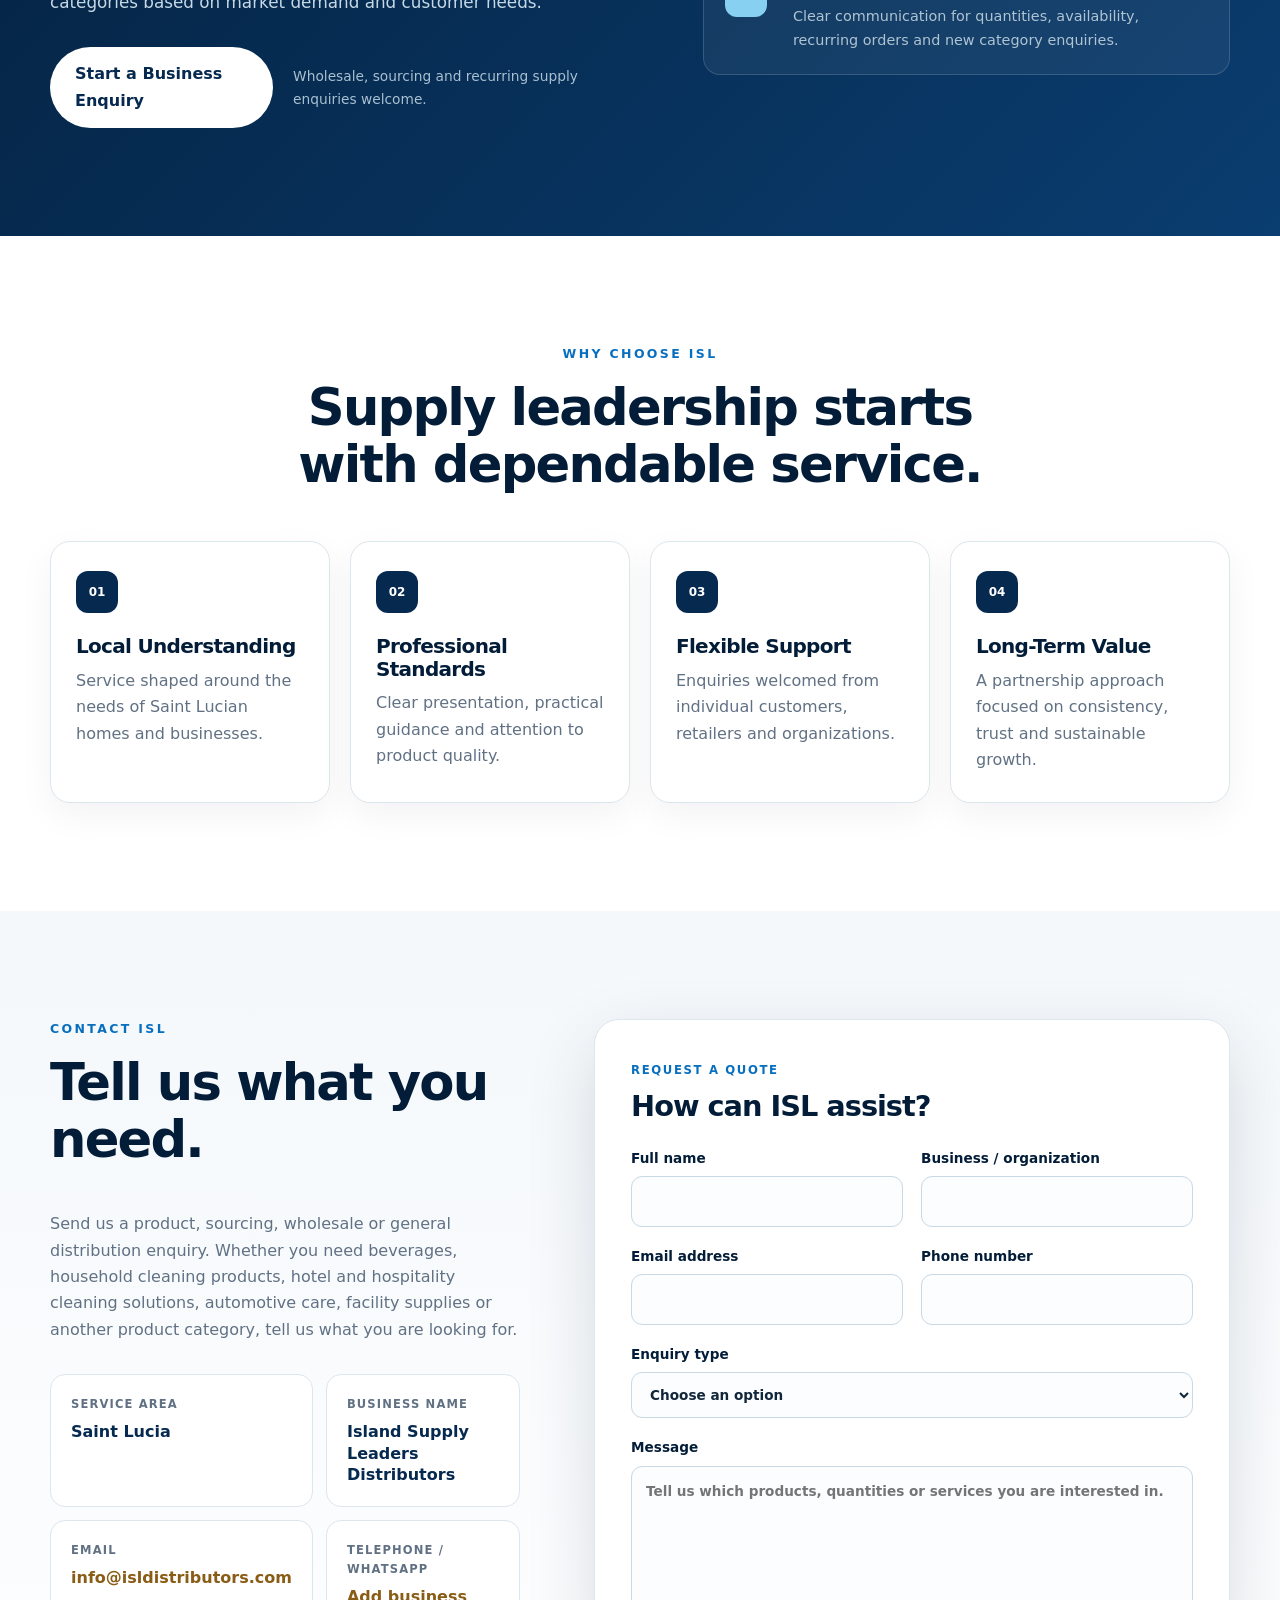
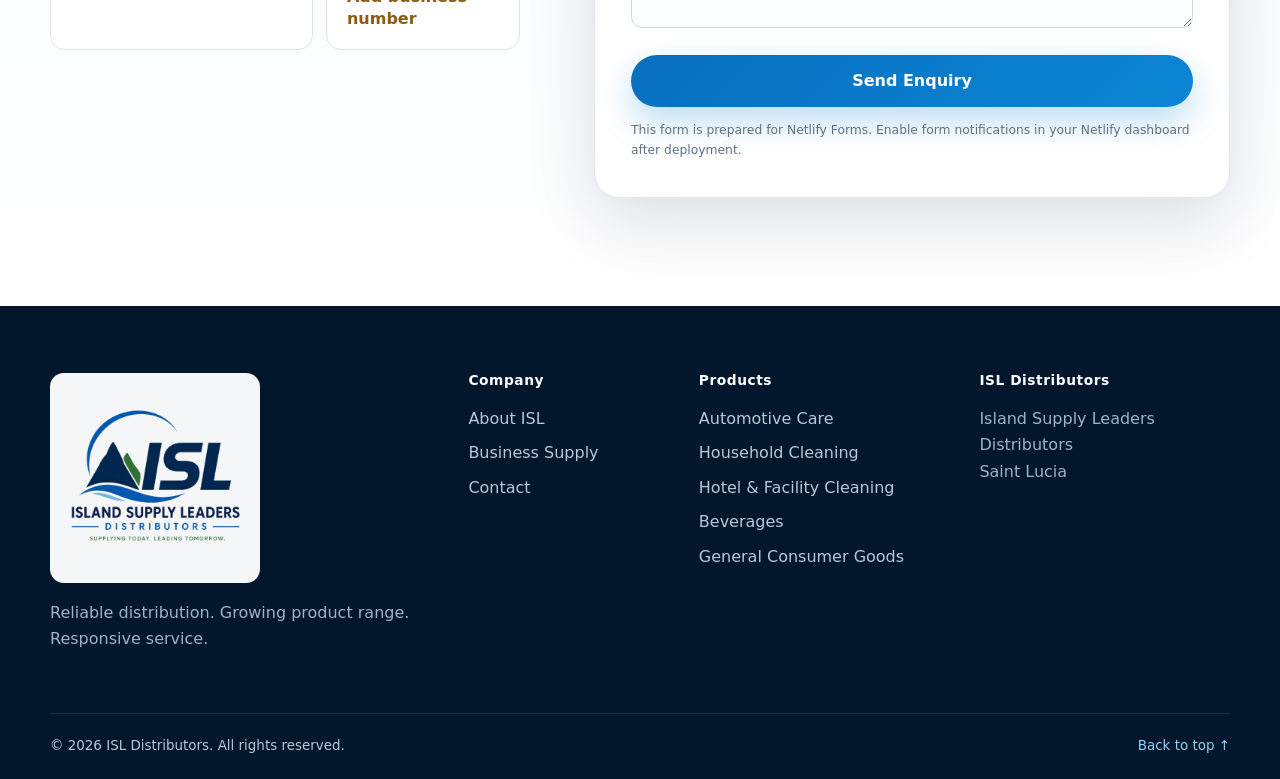
==== commit 562263b9: "Add files via upload" ====
--- a/index.html
+++ b/index.html
@@ -3,10 +3,10 @@
 <head>
   <meta charset="utf-8">
   <meta name="viewport" content="width=device-width, initial-scale=1">
-  <meta name="description" content="ISL Distributors — Island Supply Leaders Distributors. A growing Saint Lucian distributor supplying beverages, household products, automotive care, facility supplies and a wider range of consumer and business goods.">
+  <meta name="description" content="ISL Distributors — Island Supply Leaders Distributors. A growing Saint Lucian distributor supplying beverages, household products, automotive care, hotel cleaning products, facility supplies and a wider range of consumer and business goods.">
   <meta name="theme-color" content="#062950">
   <meta property="og:title" content="ISL Distributors | Island Supply Leaders">
-  <meta property="og:description" content="A growing distribution partner for beverages, consumer goods, household, automotive and business supply needs.">
+  <meta property="og:description" content="A growing distribution partner for beverages, consumer goods, hotel cleaning solutions, household, automotive and business supply needs.">
   <meta property="og:type" content="website">
   <meta property="og:image" content="assets/isl-logo.png">
   <title>ISL Distributors | Island Supply Leaders</title>
@@ -45,7 +45,7 @@
         <div class="hero-copy reveal">
           <p class="eyebrow light">Island Supply Leaders Distributors</p>
           <h1>Supplying today.<br><span>Leading tomorrow.</span></h1>
-          <p class="hero-lead">A growing distribution partner supplying beverages, household products, automotive care, facility essentials and a wider range of consumer and business goods—backed by responsive local service.</p>
+          <p class="hero-lead">A growing distribution partner supplying beverages, household products, automotive care, hotel cleaning products and solutions, facility essentials and a wider range of consumer and business goods—backed by responsive local service.</p>
           <div class="hero-actions">
             <a class="button button-primary" href="#products">Explore Our Products</a>
             <a class="button button-ghost" href="#contact">Request a Quote</a>
@@ -80,7 +80,7 @@
         <div class="about-copy reveal">
           <p class="eyebrow">About ISL</p>
           <h2>A growing distribution partner for everyday life and business.</h2>
-          <p>Island Supply Leaders Distributors is a growing Saint Lucian distribution company serving households, retailers, offices, hospitality businesses, service providers and organizations. Our portfolio is not limited to cleaning and car care: we aim to distribute a broad range of quality products, including beverages, household goods, automotive products, facility essentials and other consumer and business supplies.</p>
+          <p>Island Supply Leaders Distributors is a growing Saint Lucian distribution company serving households, retailers, offices, hotels, resorts, hospitality businesses, service providers and organizations. Our portfolio is not limited to cleaning and car care: we aim to distribute a broad range of quality products, including beverages, household goods, automotive products, hotel and facility cleaning products, housekeeping supplies and other consumer and business supplies.</p>
           <p>Our aim is to make dependable products easier to access, expand our range as market needs evolve, and build lasting supplier and customer relationships based on consistency, trust and value.</p>
           <a class="text-link" href="#contact">Talk with our team <span aria-hidden="true">→</span></a>
         </div>
@@ -186,9 +186,9 @@
               <span>Business &amp; Facility</span>
             </div>
             <div class="product-copy">
-              <h3>Facility Supplies</h3>
-              <p>Cleaning and operational essentials for offices, institutions and service teams.</p>
-              <button class="product-enquiry" type="button" data-product="Facility Supplies">Request product details <span>→</span></button>
+              <h3>Hotel &amp; Facility Cleaning Solutions</h3>
+              <p>Cleaning chemicals, housekeeping products and operational essentials for hotels, resorts, offices, institutions and service teams.</p>
+              <button class="product-enquiry" type="button" data-product="Hotel and Facility Cleaning Solutions">Request product details <span>→</span></button>
             </div>
           </article>
 
@@ -224,7 +224,7 @@
         <div class="business-copy reveal">
           <p class="eyebrow light">Business Supply</p>
           <h2>Built to support retailers, businesses and growing supply needs.</h2>
-          <p>ISL works with business customers on product selection, sourcing, packaging sizes and supply arrangements for resale or operational use. As our supplier network grows, we intend to expand into additional categories based on market demand and customer needs.</p>
+          <p>ISL works with business customers on product selection, sourcing, packaging sizes and supply arrangements for resale or operational use. We can also support hotels, resorts and other hospitality businesses with cleaning products, housekeeping supplies and practical cleaning solutions suited to guest rooms, public areas, kitchens, washrooms and general property maintenance. As our supplier network grows, we intend to expand into additional categories based on market demand and customer needs.</p>
           <div class="business-actions">
             <a class="button button-white" href="#contact">Start a Business Enquiry</a>
             <span>Wholesale, sourcing and recurring supply enquiries welcome.</span>
@@ -232,8 +232,9 @@
         </div>
         <div class="business-list reveal">
           <article><span>01</span><div><strong>Retail &amp; Wholesale Supply</strong><p>A growing range of products for resale across multiple consumer categories.</p></div></article>
-          <article><span>02</span><div><strong>Product Sourcing</strong><p>Support identifying suitable products and categories for business or market needs.</p></div></article>
-          <article><span>03</span><div><strong>Flexible Distribution</strong><p>Clear communication for quantities, availability, recurring orders and new category enquiries.</p></div></article>
+          <article><span>02</span><div><strong>Hotel &amp; Hospitality Supply</strong><p>Cleaning products, housekeeping essentials and supply solutions for hotels, resorts and hospitality operations.</p></div></article>
+          <article><span>03</span><div><strong>Product Sourcing</strong><p>Support identifying suitable products and categories for business or market needs.</p></div></article>
+          <article><span>04</span><div><strong>Flexible Distribution</strong><p>Clear communication for quantities, availability, recurring orders and new category enquiries.</p></div></article>
         </div>
       </div>
     </section>
@@ -258,7 +259,7 @@
         <div class="contact-copy reveal">
           <p class="eyebrow">Contact ISL</p>
           <h2>Tell us what you need.</h2>
-          <p>Send us a product, sourcing, wholesale or general distribution enquiry. Whether you need beverages, cleaning products, automotive care, facility supplies or another product category, tell us what you are looking for.</p>
+          <p>Send us a product, sourcing, wholesale or general distribution enquiry. Whether you need beverages, household cleaning products, hotel and hospitality cleaning solutions, automotive care, facility supplies or another product category, tell us what you are looking for.</p>
 
           <div class="contact-cards">
             <article><span>Service Area</span><strong>Saint Lucia</strong></article>
@@ -288,6 +289,7 @@
                 <option>Product information</option>
                 <option>Retail or wholesale supply</option>
                 <option>Facility supply</option>
+                <option>Hotel / hospitality cleaning supply</option>
                 <option>Beverages or consumer goods</option>
                 <option>Product sourcing</option>
                 <option>Request a quotation</option>
@@ -319,7 +321,7 @@
         <h3>Products</h3>
         <a href="#products">Automotive Care</a>
         <a href="#products">Household Cleaning</a>
-        <a href="#products">Facility Supplies</a>
+        <a href="#products">Hotel &amp; Facility Cleaning</a>
         <a href="#products">Beverages</a>
         <a href="#products">General Consumer Goods</a>
       </div>
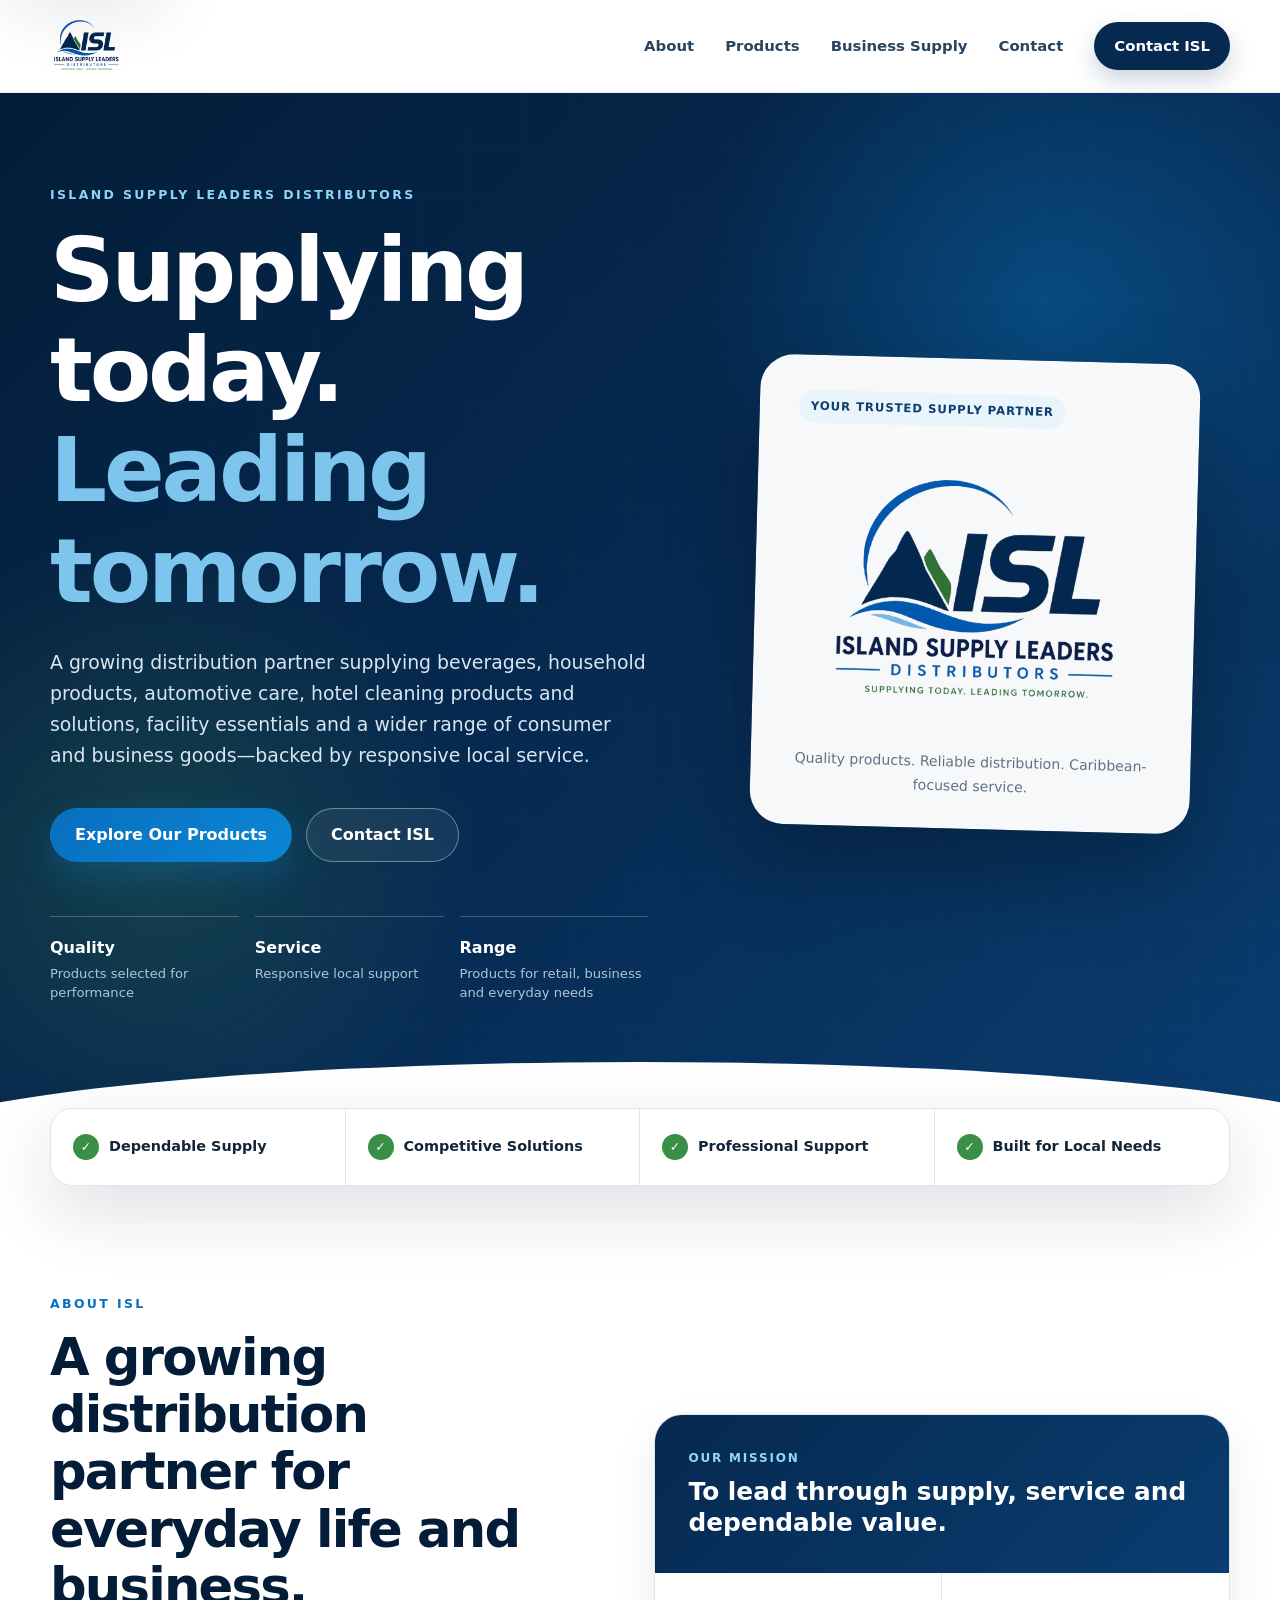
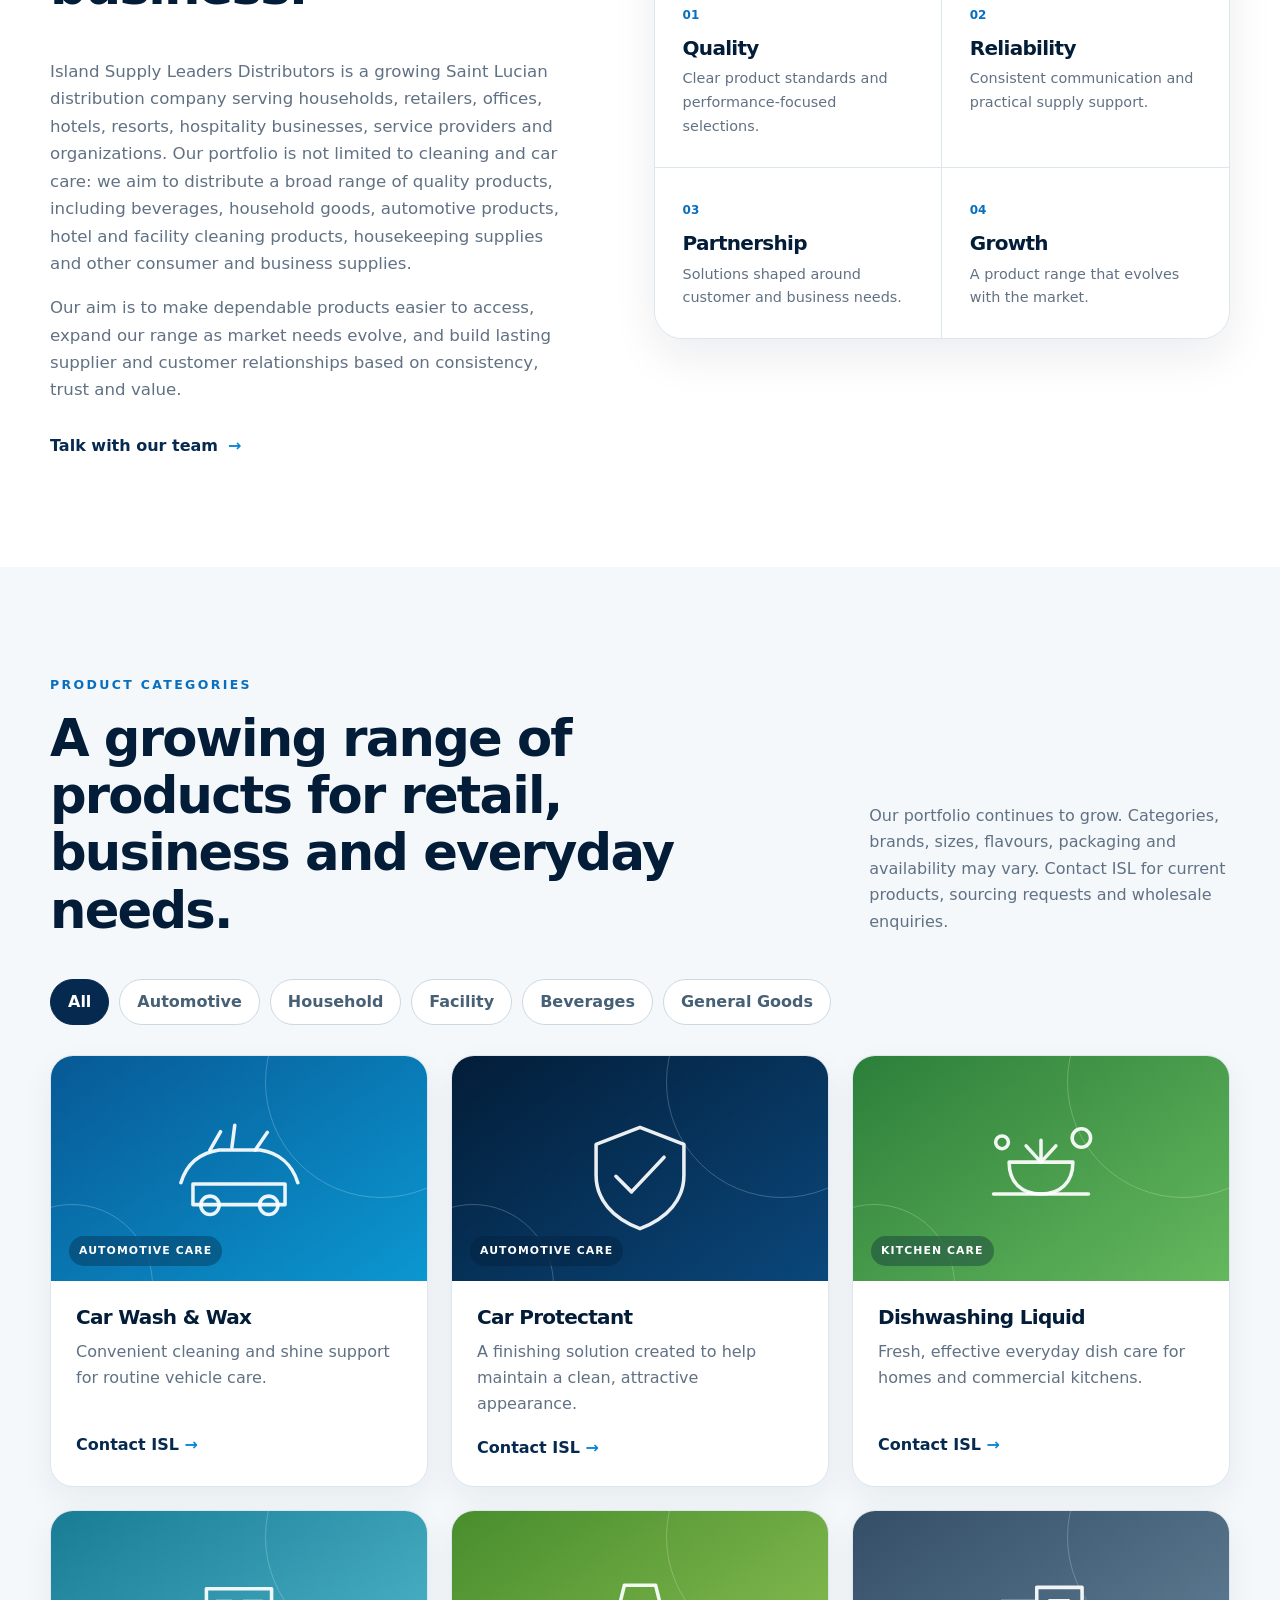
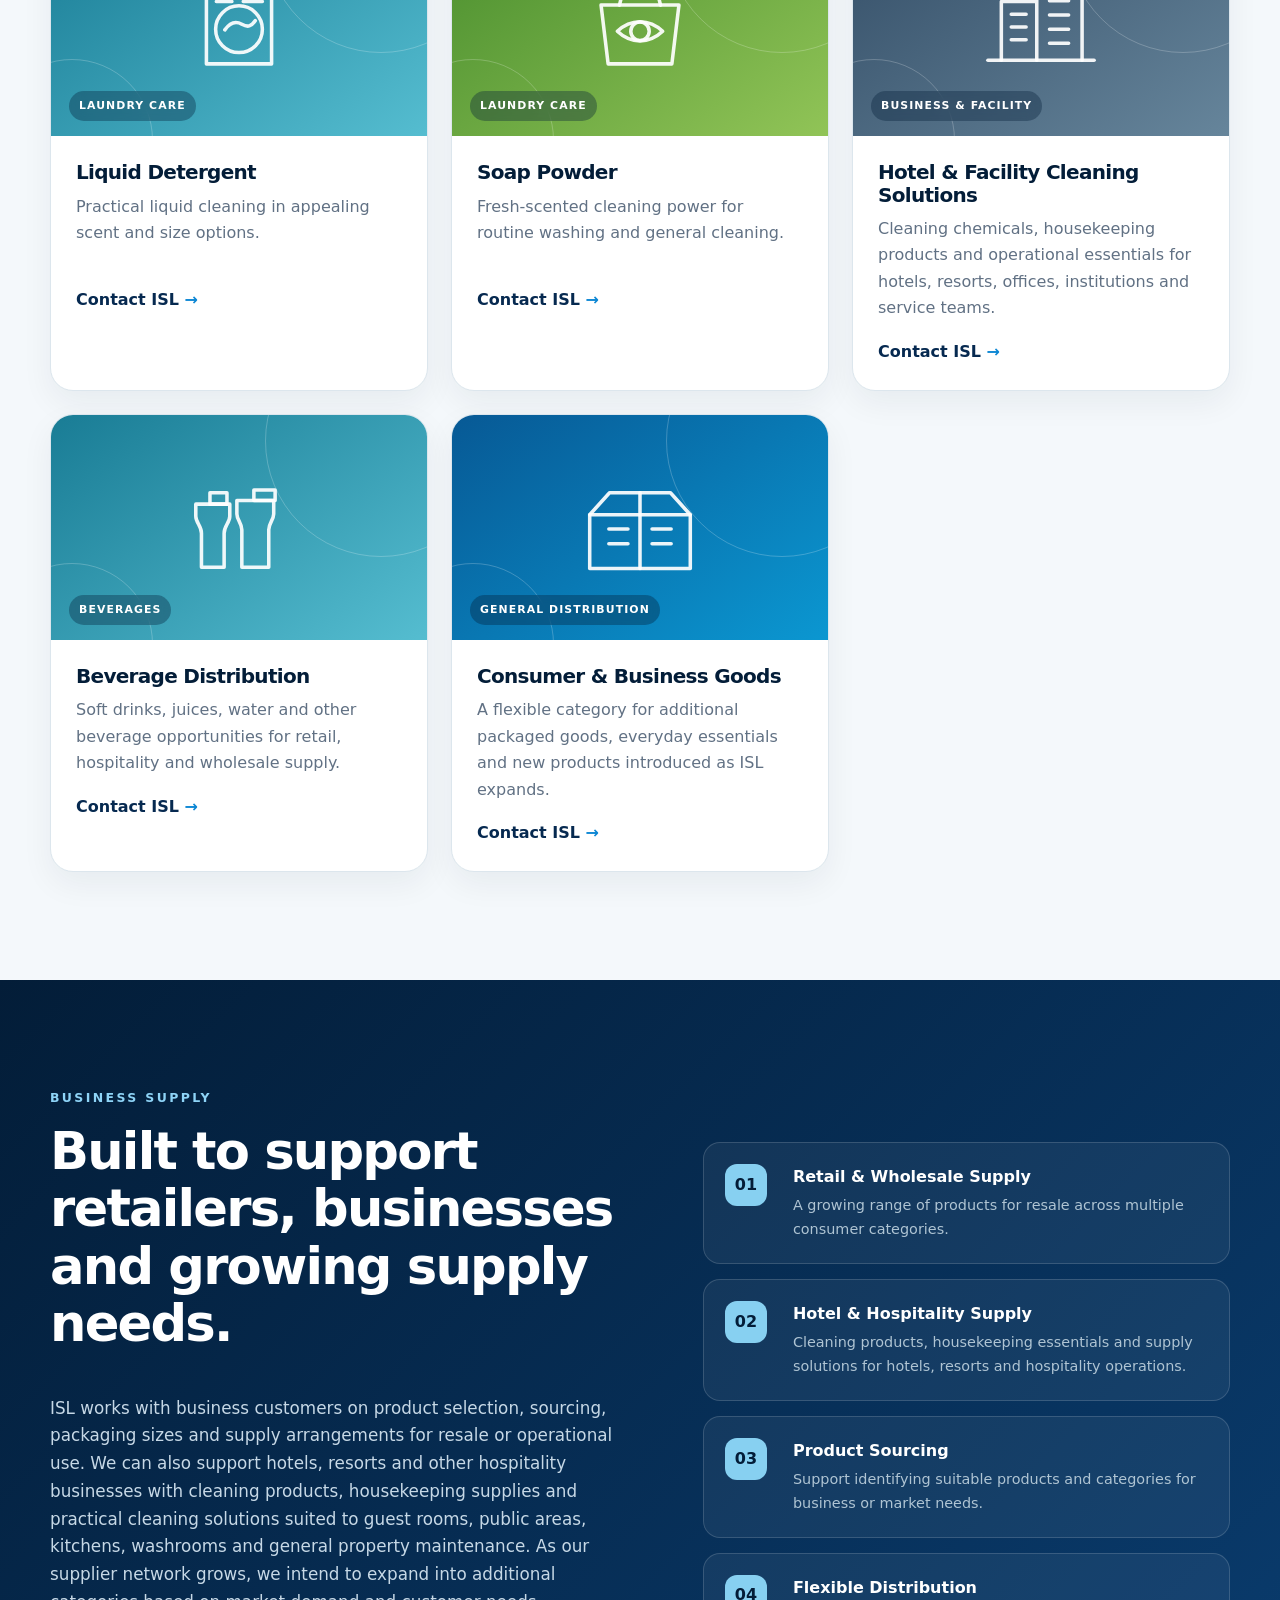
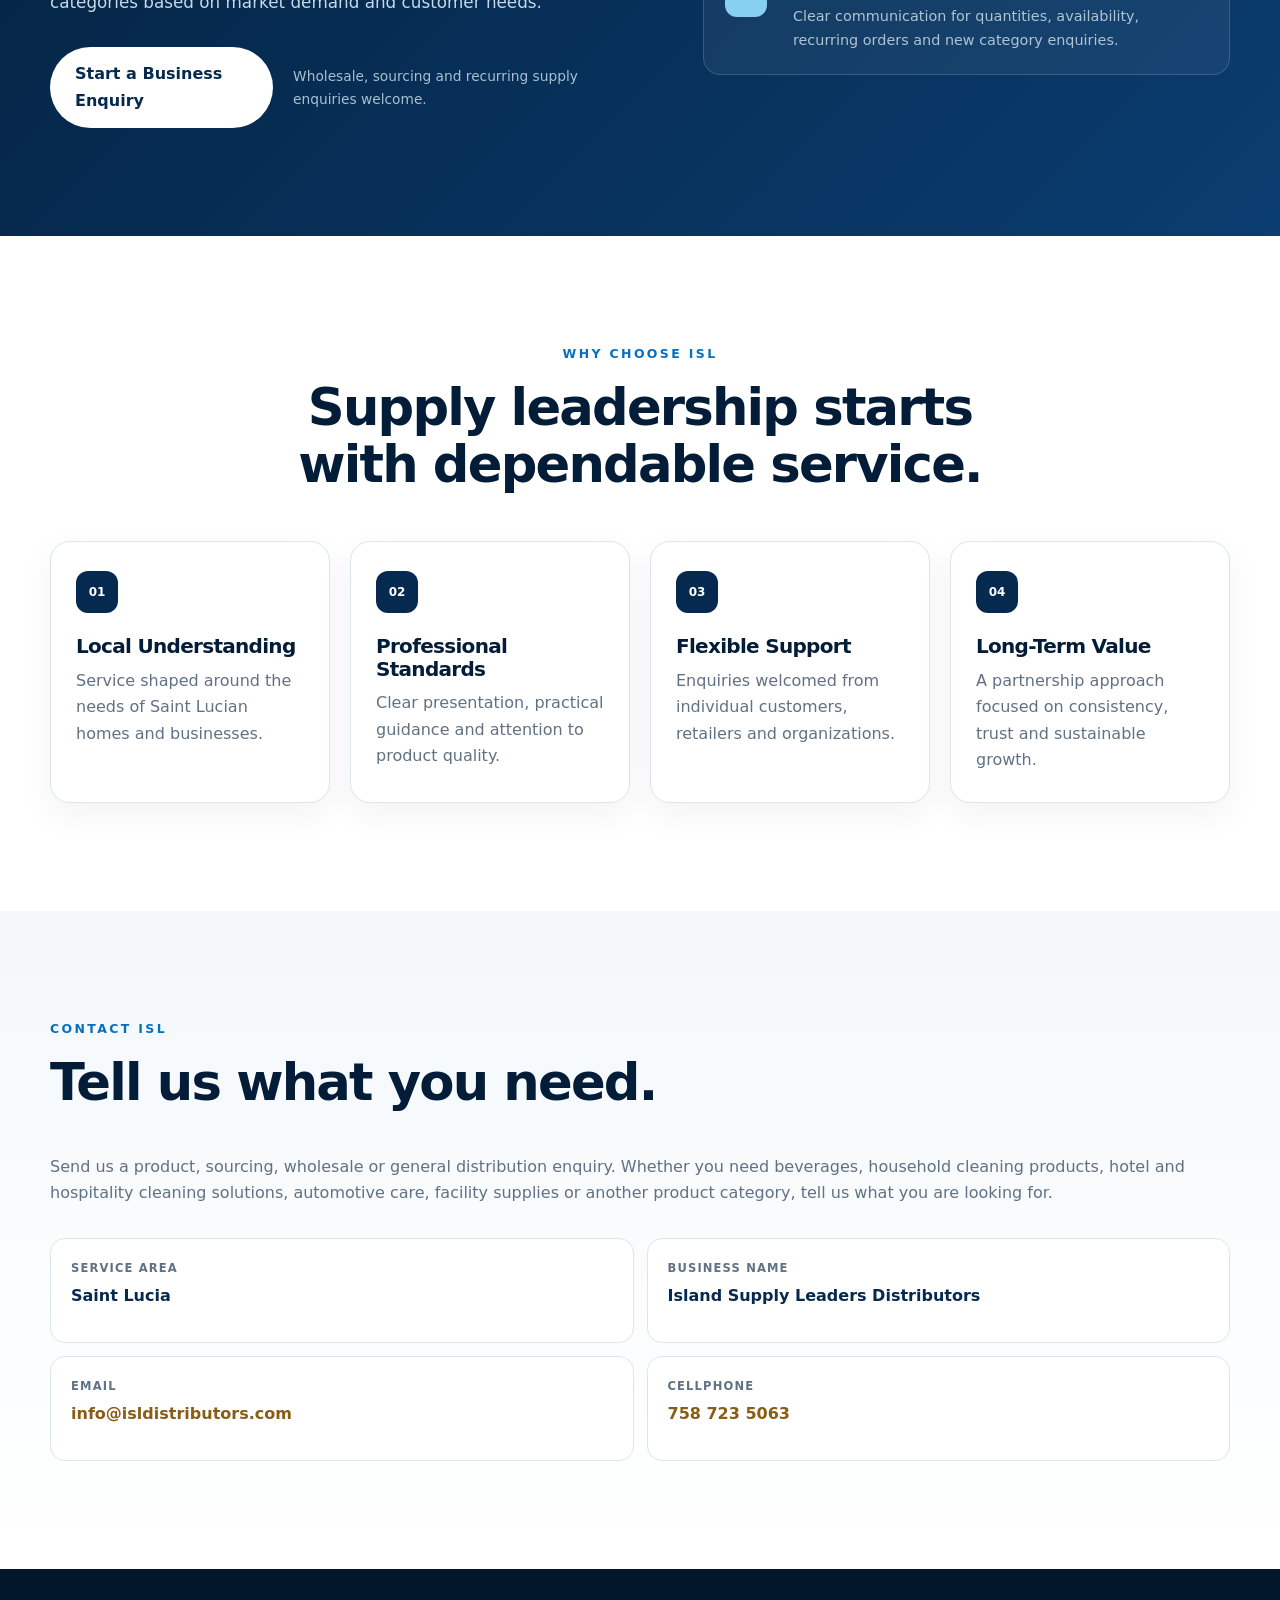
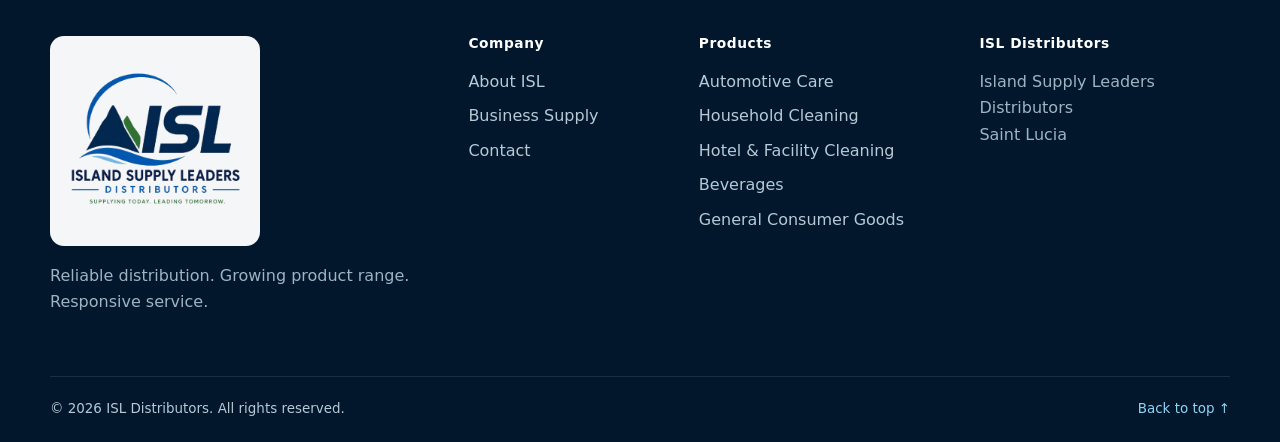
==== commit 3cda0427: "Add files via upload" ====
--- a/index.html
+++ b/index.html
@@ -33,7 +33,7 @@
         <a href="#products">Products</a>
         <a href="#business">Business Supply</a>
         <a href="#contact">Contact</a>
-        <a class="nav-button" href="#contact">Request a Quote</a>
+        <a class="nav-button" href="#contact">Contact ISL</a>
       </nav>
     </div>
   </header>
@@ -48,7 +48,7 @@
           <p class="hero-lead">A growing distribution partner supplying beverages, household products, automotive care, hotel cleaning products and solutions, facility essentials and a wider range of consumer and business goods—backed by responsive local service.</p>
           <div class="hero-actions">
             <a class="button button-primary" href="#products">Explore Our Products</a>
-            <a class="button button-ghost" href="#contact">Request a Quote</a>
+            <a class="button button-ghost" href="#contact">Contact ISL</a>
           </div>
           <div class="hero-proof" aria-label="ISL service highlights">
             <div><strong>Quality</strong><span>Products selected for performance</span></div>
@@ -128,7 +128,7 @@
             <div class="product-copy">
               <h3>Car Wash &amp; Wax</h3>
               <p>Convenient cleaning and shine support for routine vehicle care.</p>
-              <button class="product-enquiry" type="button" data-product="Car Wash & Wax">Request product details <span>→</span></button>
+              <a class="product-enquiry" href="#contact">Contact ISL <span>→</span></a>
             </div>
           </article>
 
@@ -140,7 +140,7 @@
             <div class="product-copy">
               <h3>Car Protectant</h3>
               <p>A finishing solution created to help maintain a clean, attractive appearance.</p>
-              <button class="product-enquiry" type="button" data-product="Car Protectant">Request product details <span>→</span></button>
+              <a class="product-enquiry" href="#contact">Contact ISL <span>→</span></a>
             </div>
           </article>
 
@@ -152,7 +152,7 @@
             <div class="product-copy">
               <h3>Dishwashing Liquid</h3>
               <p>Fresh, effective everyday dish care for homes and commercial kitchens.</p>
-              <button class="product-enquiry" type="button" data-product="Dishwashing Liquid">Request product details <span>→</span></button>
+              <a class="product-enquiry" href="#contact">Contact ISL <span>→</span></a>
             </div>
           </article>
 
@@ -164,7 +164,7 @@
             <div class="product-copy">
               <h3>Liquid Detergent</h3>
               <p>Practical liquid cleaning in appealing scent and size options.</p>
-              <button class="product-enquiry" type="button" data-product="Liquid Detergent">Request product details <span>→</span></button>
+              <a class="product-enquiry" href="#contact">Contact ISL <span>→</span></a>
             </div>
           </article>
 
@@ -176,7 +176,7 @@
             <div class="product-copy">
               <h3>Soap Powder</h3>
               <p>Fresh-scented cleaning power for routine washing and general cleaning.</p>
-              <button class="product-enquiry" type="button" data-product="Soap Powder">Request product details <span>→</span></button>
+              <a class="product-enquiry" href="#contact">Contact ISL <span>→</span></a>
             </div>
           </article>
 
@@ -188,7 +188,7 @@
             <div class="product-copy">
               <h3>Hotel &amp; Facility Cleaning Solutions</h3>
               <p>Cleaning chemicals, housekeeping products and operational essentials for hotels, resorts, offices, institutions and service teams.</p>
-              <button class="product-enquiry" type="button" data-product="Hotel and Facility Cleaning Solutions">Request product details <span>→</span></button>
+              <a class="product-enquiry" href="#contact">Contact ISL <span>→</span></a>
             </div>
           </article>
 
@@ -200,7 +200,7 @@
             <div class="product-copy">
               <h3>Beverage Distribution</h3>
               <p>Soft drinks, juices, water and other beverage opportunities for retail, hospitality and wholesale supply.</p>
-              <button class="product-enquiry" type="button" data-product="Beverage Distribution">Request product details <span>→</span></button>
+              <a class="product-enquiry" href="#contact">Contact ISL <span>→</span></a>
             </div>
           </article>
 
@@ -212,7 +212,7 @@
             <div class="product-copy">
               <h3>Consumer &amp; Business Goods</h3>
               <p>A flexible category for additional packaged goods, everyday essentials and new products introduced as ISL expands.</p>
-              <button class="product-enquiry" type="button" data-product="Consumer and Business Goods">Request product details <span>→</span></button>
+              <a class="product-enquiry" href="#contact">Contact ISL <span>→</span></a>
             </div>
           </article>
         </div>
@@ -256,7 +256,7 @@
 
     <section class="section contact-section" id="contact">
       <div class="container contact-layout">
-        <div class="contact-copy reveal">
+        <div class="contact-copy reveal" style="grid-column: 1 / -1;">
           <p class="eyebrow">Contact ISL</p>
           <h2>Tell us what you need.</h2>
           <p>Send us a product, sourcing, wholesale or general distribution enquiry. Whether you need beverages, household cleaning products, hotel and hospitality cleaning solutions, automotive care, facility supplies or another product category, tell us what you are looking for.</p>
@@ -265,42 +265,9 @@
             <article><span>Service Area</span><strong>Saint Lucia</strong></article>
             <article><span>Business Name</span><strong>Island Supply Leaders Distributors</strong></article>
             <article><span>Email</span><strong class="editable-detail">info@isldistributors.com</strong></article>
-            <article><span>Telephone / WhatsApp</span><strong class="editable-detail">Add business number</strong></article>
-          </div>
-        </div>
-
-        <form class="quote-form reveal" name="quote-request" method="POST" action="/thank-you.html" data-netlify="true" netlify-honeypot="bot-field">
-          <input type="hidden" name="form-name" value="quote-request">
-          <p class="hidden-field"><label>Do not fill this out: <input name="bot-field"></label></p>
-
-          <div class="form-heading">
-            <span>Request a Quote</span>
-            <h3>How can ISL assist?</h3>
-          </div>
-
-          <div class="form-grid">
-            <label>Full name<input type="text" name="name" autocomplete="name" required></label>
-            <label>Business / organization<input type="text" name="business" autocomplete="organization"></label>
-            <label>Email address<input type="email" name="email" autocomplete="email" required></label>
-            <label>Phone number<input type="tel" name="phone" autocomplete="tel"></label>
-            <label class="full">Enquiry type
-              <select name="enquiry-type" id="enquiry-type" required>
-                <option value="">Choose an option</option>
-                <option>Product information</option>
-                <option>Retail or wholesale supply</option>
-                <option>Facility supply</option>
-                <option>Hotel / hospitality cleaning supply</option>
-                <option>Beverages or consumer goods</option>
-                <option>Product sourcing</option>
-                <option>Request a quotation</option>
-                <option>General enquiry</option>
-              </select>
-            </label>
-            <label class="full">Message<textarea name="message" id="message" rows="6" required placeholder="Tell us which products, quantities or services you are interested in."></textarea></label>
-          </div>
-          <button class="button button-primary form-button" type="submit">Send Enquiry</button>
-          <p class="form-note">This form is prepared for Netlify Forms. Enable form notifications in your Netlify dashboard after deployment.</p>
-        </form>
+            <article><span>Cellphone</span><strong class="editable-detail"><a href="tel:+17587235063">758 723 5063</a></strong></article>
+          </div>
+        </div>
       </div>
     </section>
   </main>
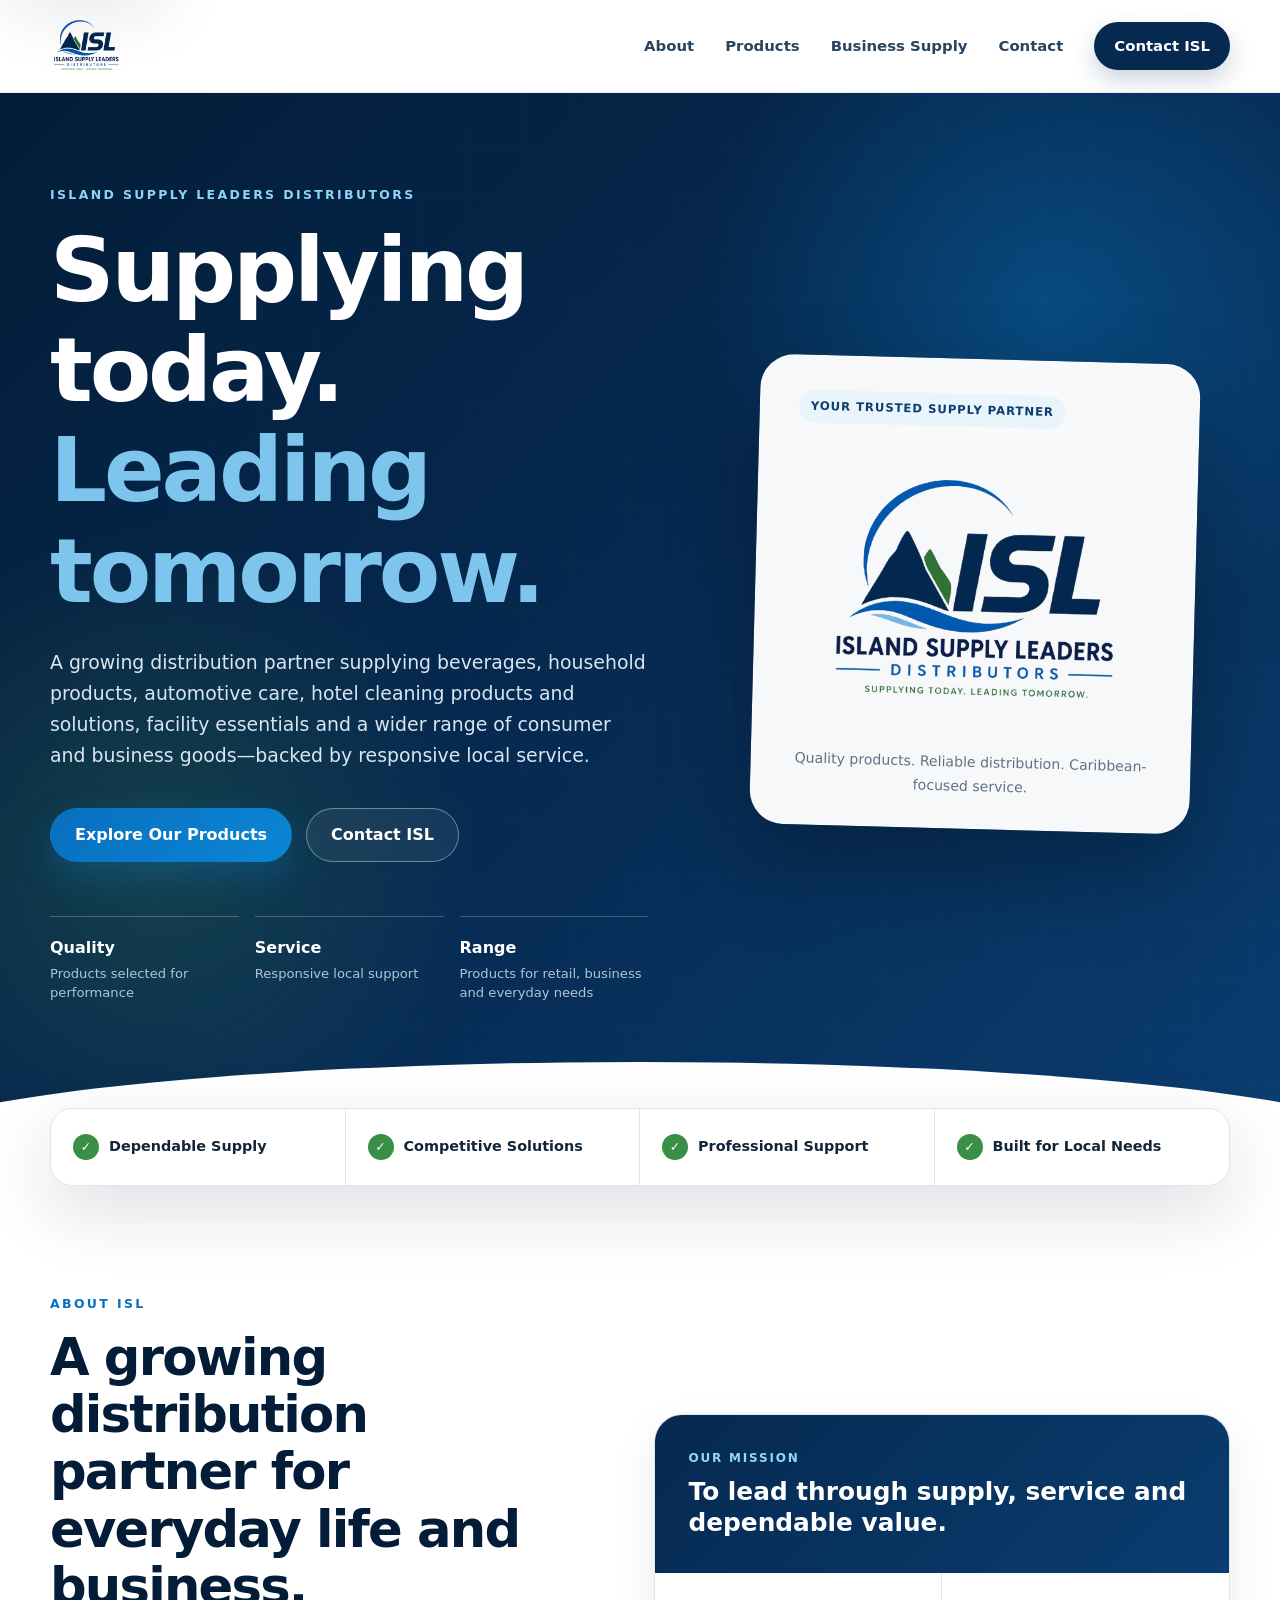
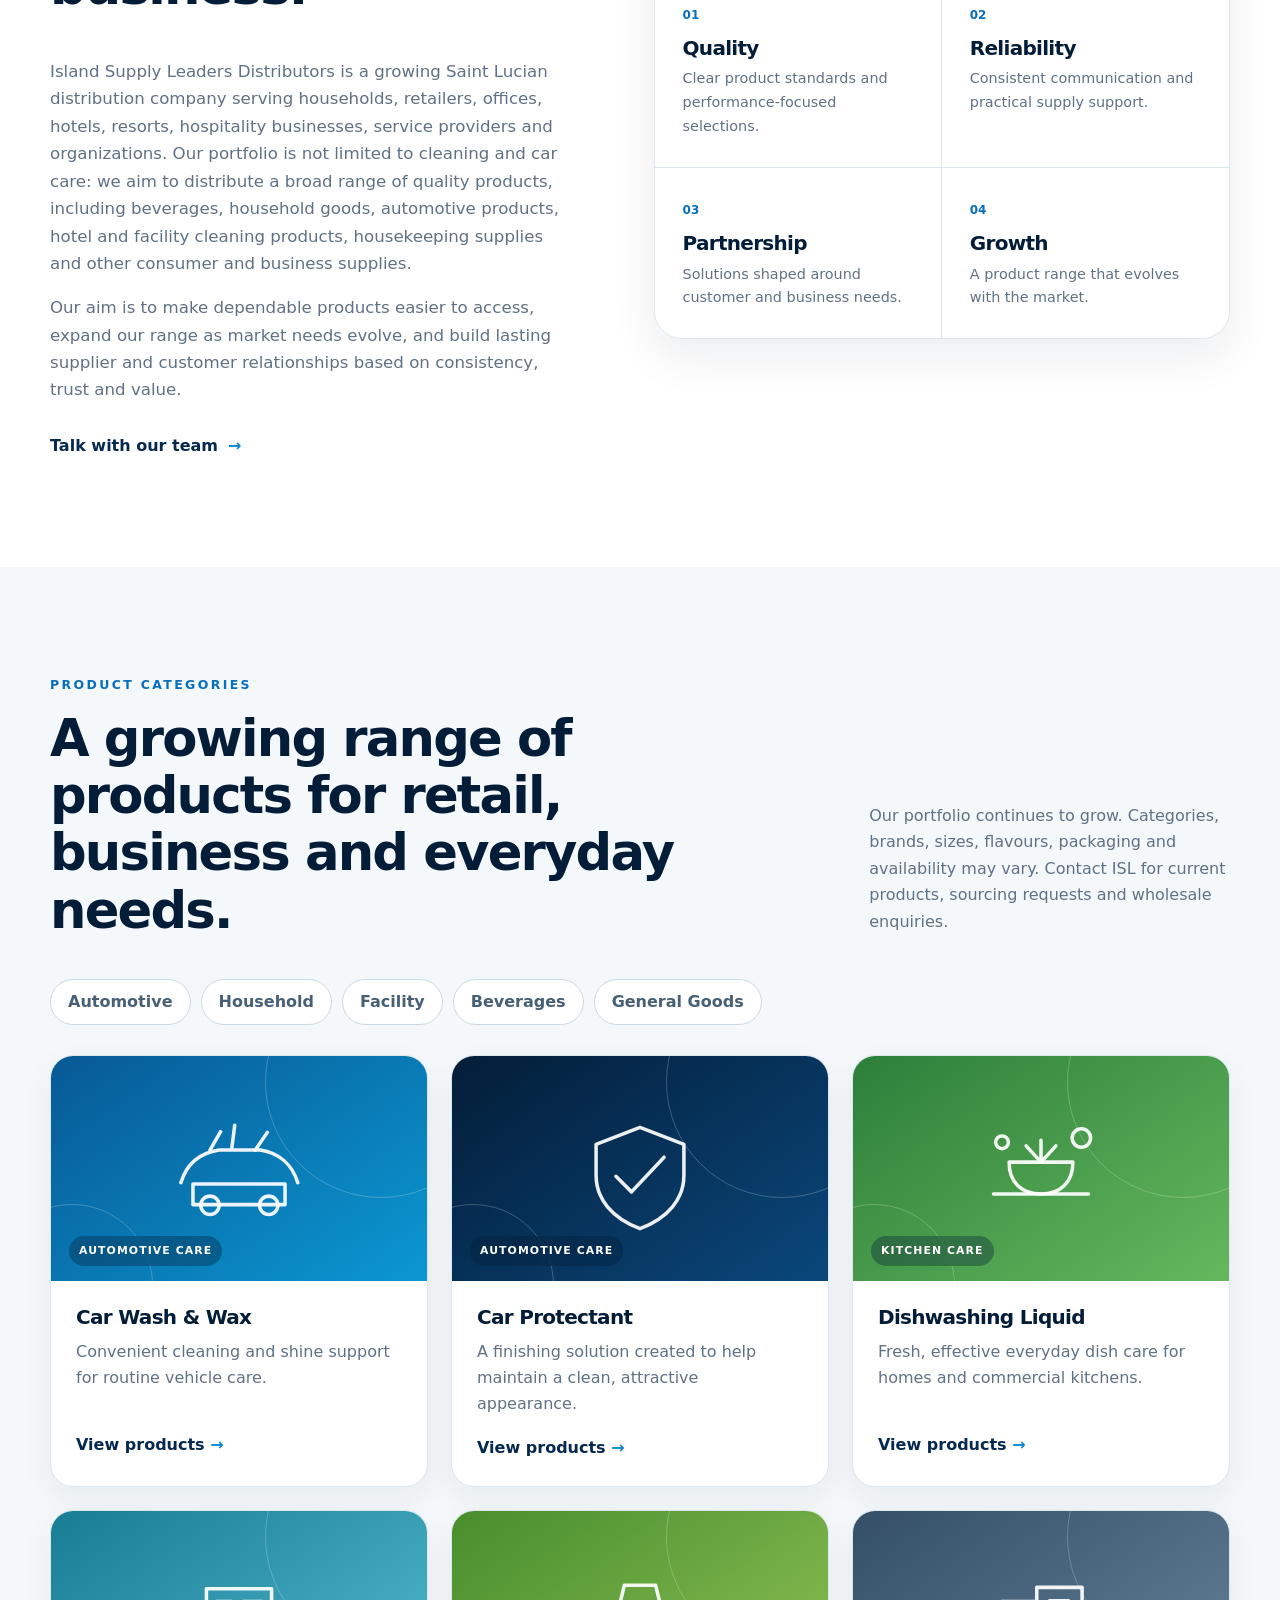
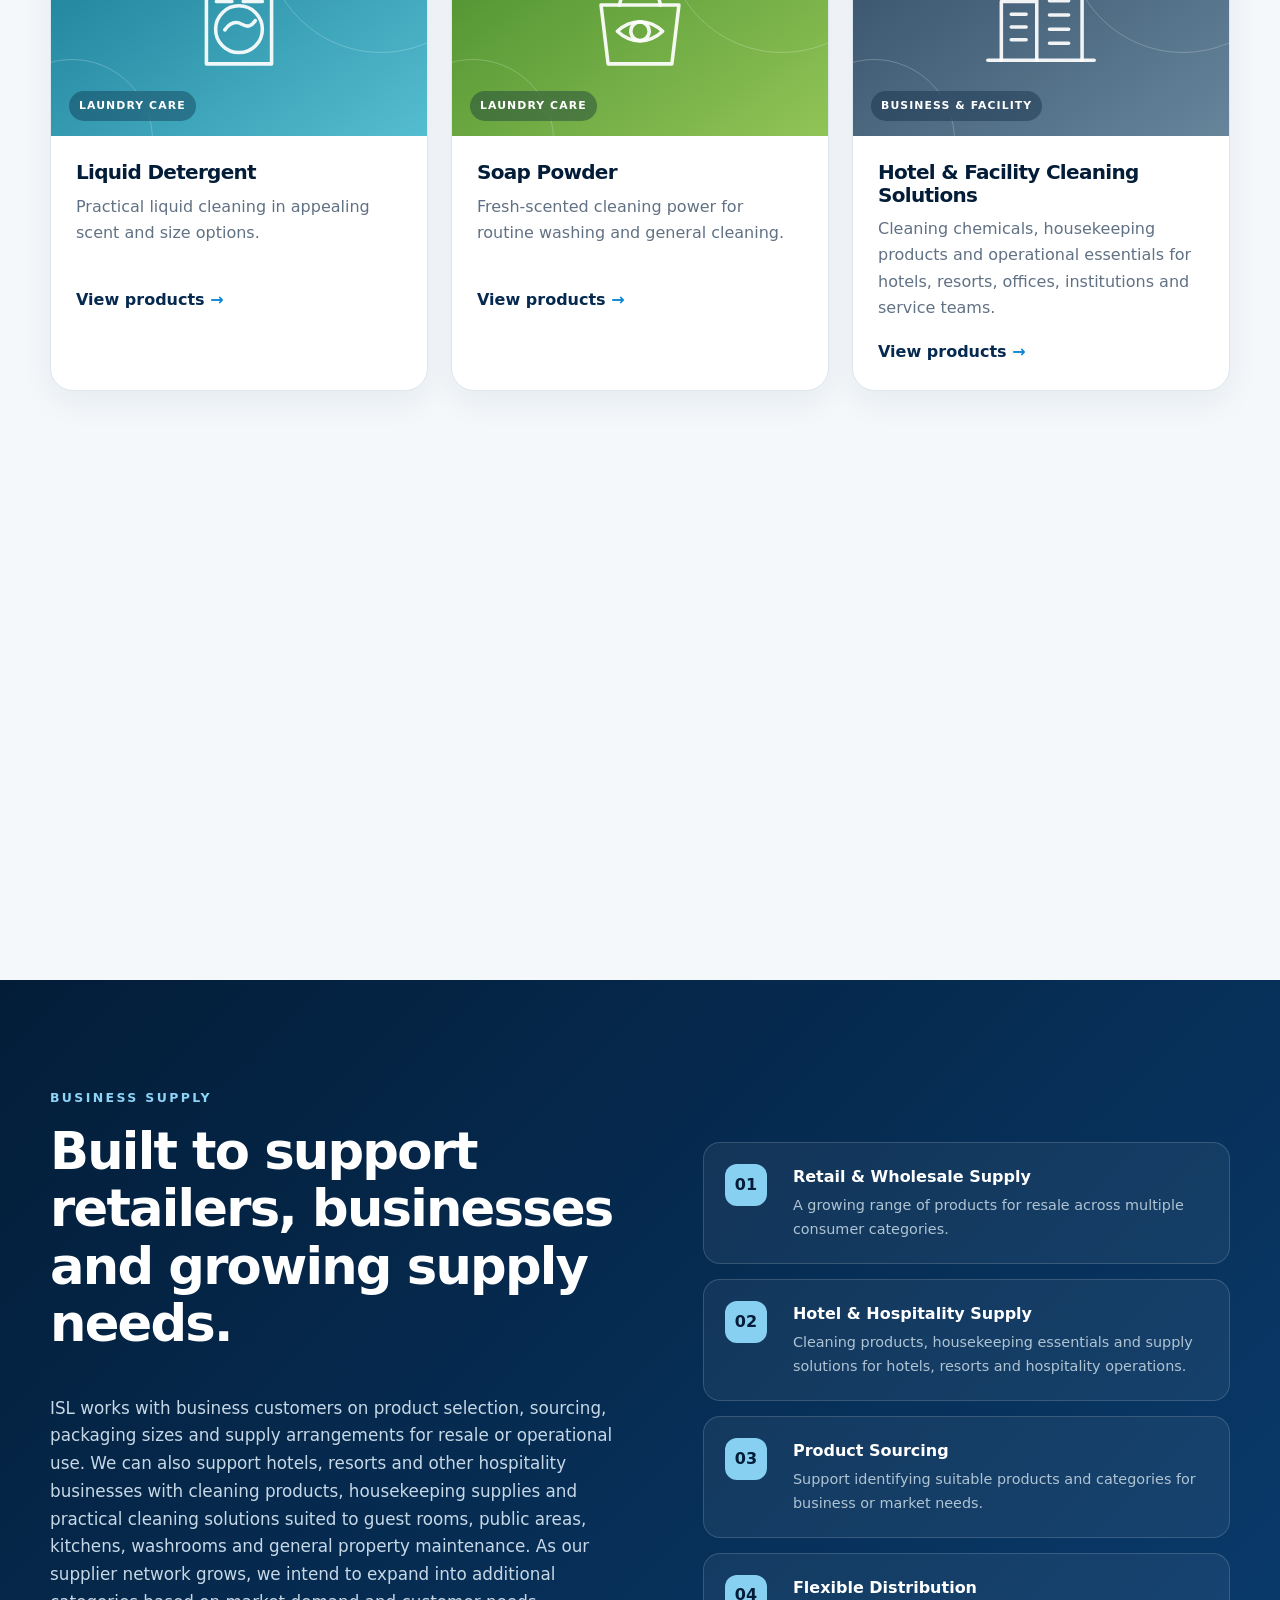
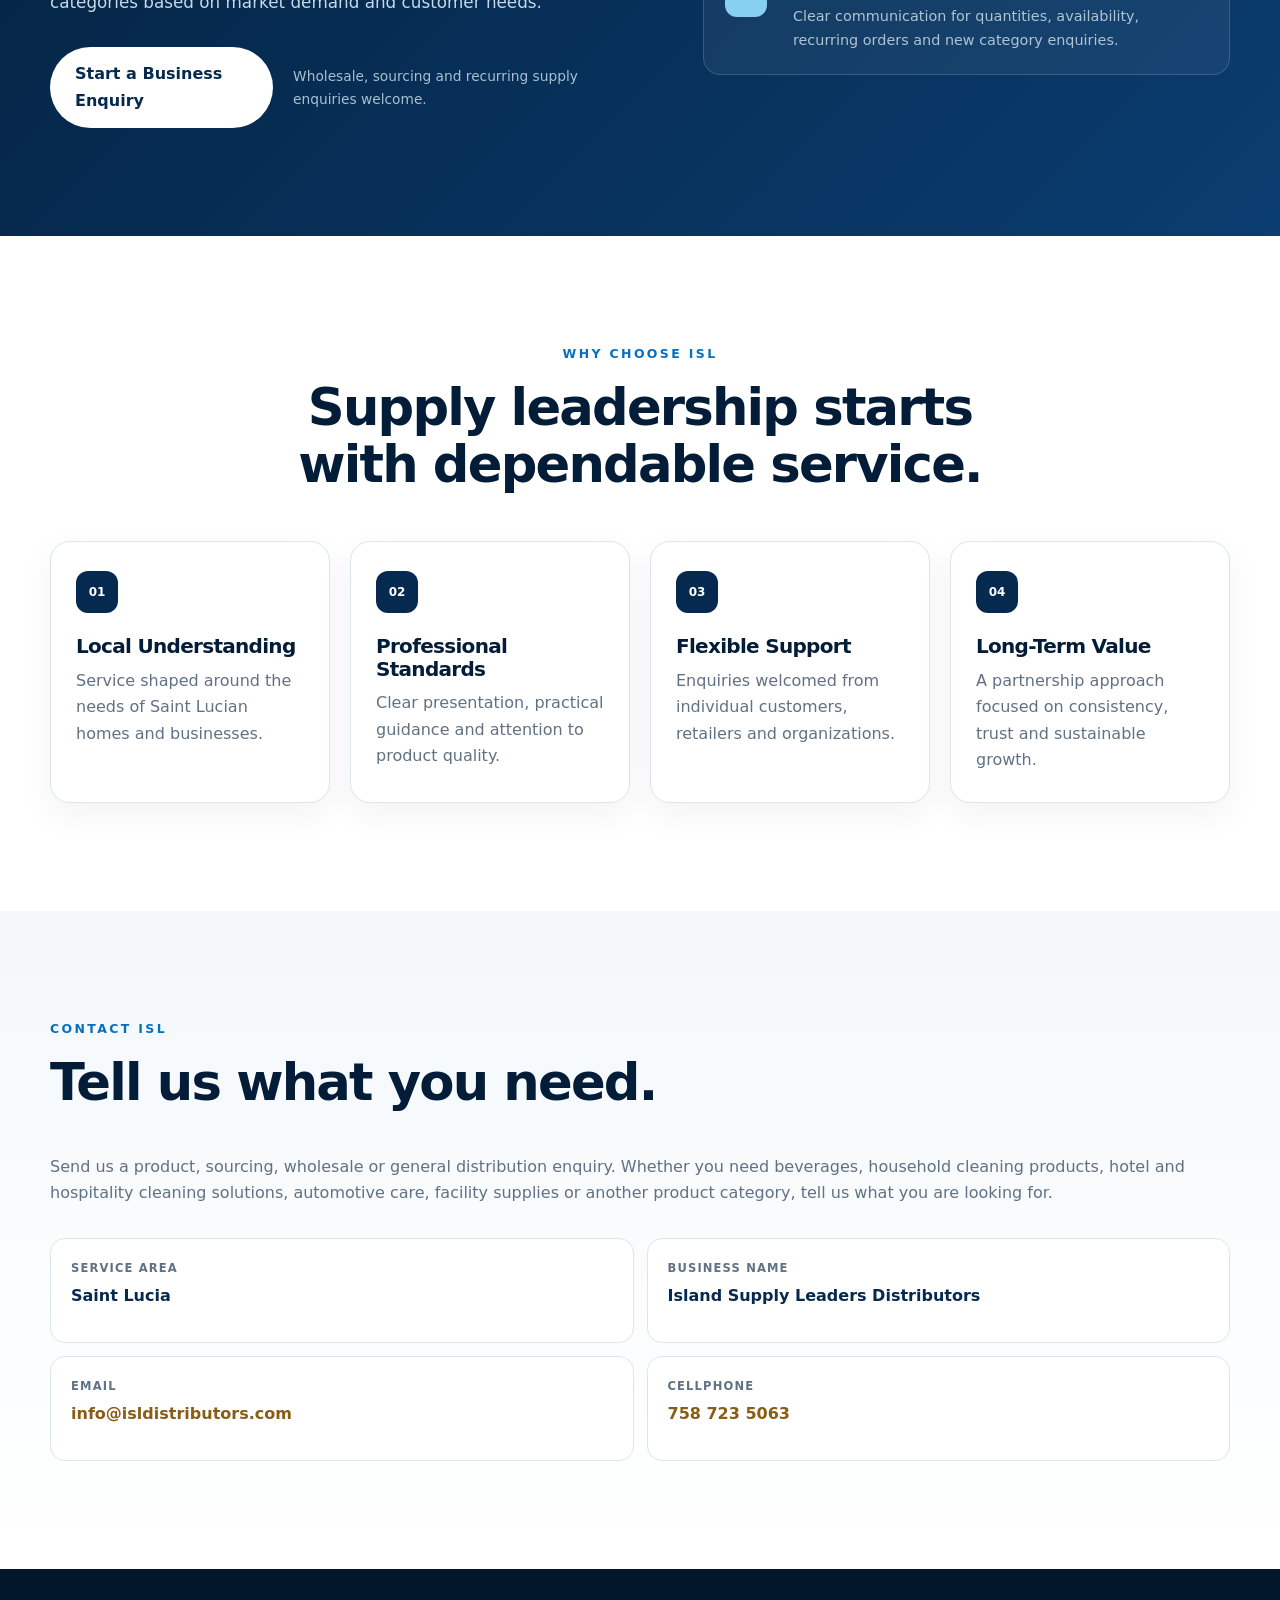
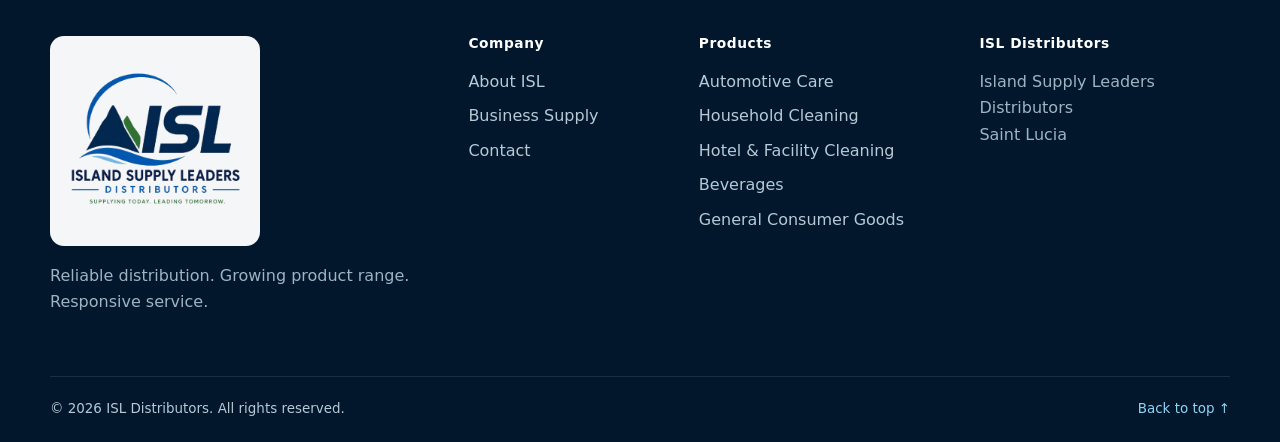
==== commit 898ef00b: "Add files via upload" ====
--- a/index.html
+++ b/index.html
@@ -110,13 +110,12 @@
           <p>Our portfolio continues to grow. Categories, brands, sizes, flavours, packaging and availability may vary. Contact ISL for current products, sourcing requests and wholesale enquiries.</p>
         </div>
 
-        <div class="filter-bar reveal" role="group" aria-label="Filter product categories">
-          <button class="filter-button active" type="button" data-filter="all">All</button>
-          <button class="filter-button" type="button" data-filter="automotive">Automotive</button>
-          <button class="filter-button" type="button" data-filter="household">Household</button>
-          <button class="filter-button" type="button" data-filter="facility">Facility</button>
-          <button class="filter-button" type="button" data-filter="beverage">Beverages</button>
-          <button class="filter-button" type="button" data-filter="general">General Goods</button>
+        <div class="filter-bar reveal category-links" aria-label="Browse product categories">
+          <a class="filter-button" href="automotive.html">Automotive</a>
+          <a class="filter-button" href="household.html">Household</a>
+          <a class="filter-button" href="facility.html">Facility</a>
+          <a class="filter-button" href="beverages.html">Beverages</a>
+          <a class="filter-button" href="general-goods.html">General Goods</a>
         </div>
 
         <div class="product-grid">
@@ -128,7 +127,7 @@
             <div class="product-copy">
               <h3>Car Wash &amp; Wax</h3>
               <p>Convenient cleaning and shine support for routine vehicle care.</p>
-              <a class="product-enquiry" href="#contact">Contact ISL <span>→</span></a>
+              <a class="product-enquiry" href="automotive.html">View products <span>→</span></a>
             </div>
           </article>
 
@@ -140,7 +139,7 @@
             <div class="product-copy">
               <h3>Car Protectant</h3>
               <p>A finishing solution created to help maintain a clean, attractive appearance.</p>
-              <a class="product-enquiry" href="#contact">Contact ISL <span>→</span></a>
+              <a class="product-enquiry" href="automotive.html">View products <span>→</span></a>
             </div>
           </article>
 
@@ -152,7 +151,7 @@
             <div class="product-copy">
               <h3>Dishwashing Liquid</h3>
               <p>Fresh, effective everyday dish care for homes and commercial kitchens.</p>
-              <a class="product-enquiry" href="#contact">Contact ISL <span>→</span></a>
+              <a class="product-enquiry" href="household.html">View products <span>→</span></a>
             </div>
           </article>
 
@@ -164,7 +163,7 @@
             <div class="product-copy">
               <h3>Liquid Detergent</h3>
               <p>Practical liquid cleaning in appealing scent and size options.</p>
-              <a class="product-enquiry" href="#contact">Contact ISL <span>→</span></a>
+              <a class="product-enquiry" href="household.html">View products <span>→</span></a>
             </div>
           </article>
 
@@ -176,7 +175,7 @@
             <div class="product-copy">
               <h3>Soap Powder</h3>
               <p>Fresh-scented cleaning power for routine washing and general cleaning.</p>
-              <a class="product-enquiry" href="#contact">Contact ISL <span>→</span></a>
+              <a class="product-enquiry" href="household.html">View products <span>→</span></a>
             </div>
           </article>
 
@@ -188,7 +187,7 @@
             <div class="product-copy">
               <h3>Hotel &amp; Facility Cleaning Solutions</h3>
               <p>Cleaning chemicals, housekeeping products and operational essentials for hotels, resorts, offices, institutions and service teams.</p>
-              <a class="product-enquiry" href="#contact">Contact ISL <span>→</span></a>
+              <a class="product-enquiry" href="facility.html">View products <span>→</span></a>
             </div>
           </article>
 
@@ -200,7 +199,7 @@
             <div class="product-copy">
               <h3>Beverage Distribution</h3>
               <p>Soft drinks, juices, water and other beverage opportunities for retail, hospitality and wholesale supply.</p>
-              <a class="product-enquiry" href="#contact">Contact ISL <span>→</span></a>
+              <a class="product-enquiry" href="beverages.html">View products <span>→</span></a>
             </div>
           </article>
 
@@ -212,7 +211,7 @@
             <div class="product-copy">
               <h3>Consumer &amp; Business Goods</h3>
               <p>A flexible category for additional packaged goods, everyday essentials and new products introduced as ISL expands.</p>
-              <a class="product-enquiry" href="#contact">Contact ISL <span>→</span></a>
+              <a class="product-enquiry" href="general-goods.html">View products <span>→</span></a>
             </div>
           </article>
         </div>
@@ -286,11 +285,11 @@
       </div>
       <div>
         <h3>Products</h3>
-        <a href="#products">Automotive Care</a>
-        <a href="#products">Household Cleaning</a>
-        <a href="#products">Hotel &amp; Facility Cleaning</a>
-        <a href="#products">Beverages</a>
-        <a href="#products">General Consumer Goods</a>
+        <a href="automotive.html">Automotive Care</a>
+        <a href="household.html">Household Cleaning</a>
+        <a href="facility.html">Hotel &amp; Facility Cleaning</a>
+        <a href="beverages.html">Beverages</a>
+        <a href="general-goods.html">General Consumer Goods</a>
       </div>
       <div>
         <h3>ISL Distributors</h3>
--- a/styles.css
+++ b/styles.css
@@ -258,3 +258,43 @@
   .footer-grid { grid-template-columns: 1fr; gap: 28px; }
   .footer-bottom { flex-direction: column; gap: 8px; }
 }
+
+
+/* Product catalogue pages */
+.category-links .filter-button { text-decoration: none; display: inline-flex; align-items: center; }
+.catalog-hero { padding: 92px 0 70px; color: #fff; background: linear-gradient(135deg, #031d38 0%, #063866 58%, #0b86d4 100%); }
+.catalog-hero .eyebrow { color: #9bdcff; }
+.catalog-hero h1 { max-width: 850px; margin: 8px 0 18px; font-size: clamp(2.6rem, 6vw, 5.2rem); }
+.catalog-hero p { max-width: 760px; color: #d8eaf5; font-size: 1.06rem; }
+.catalog-tabs { display: flex; flex-wrap: wrap; gap: 10px; margin-top: 28px; }
+.catalog-tabs a { padding: 10px 15px; border: 1px solid rgba(255,255,255,.25); border-radius: 999px; color: #fff; background: rgba(255,255,255,.08); font-weight: 800; }
+.catalog-tabs a:hover, .catalog-tabs a.active { color: #062950; background: #fff; }
+.catalog-section { padding: 72px 0 90px; background: var(--surface); }
+.catalog-intro { display: flex; justify-content: space-between; gap: 40px; align-items: end; margin-bottom: 30px; }
+.catalog-intro p { max-width: 600px; color: var(--muted); }
+.catalog-grid { display: grid; grid-template-columns: repeat(3, 1fr); gap: 24px; }
+.catalog-card { overflow: hidden; border: 1px solid var(--line); border-radius: 24px; background: #fff; box-shadow: 0 15px 38px rgba(3,29,56,.08); }
+.catalog-image { aspect-ratio: 1 / .86; display: grid; place-items: center; overflow: hidden; background: #eaf5fb; }
+.catalog-image img { width: 100%; height: 100%; object-fit: contain; background: #fff; }
+.catalog-image img.label-art { padding: 12px; object-fit: contain; }
+.catalog-body { padding: 24px; }
+.catalog-body h2 { margin: 0 0 8px; font-size: 1.45rem; }
+.catalog-body > p { min-height: 66px; color: var(--muted); }
+.product-meta { display: grid; grid-template-columns: 1fr 1fr; gap: 10px; margin: 18px 0; }
+.product-meta div { padding: 13px; border: 1px solid var(--line); border-radius: 13px; background: #f8fbfd; }
+.product-meta span { display: block; margin-bottom: 3px; color: var(--muted); font-size: .72rem; font-weight: 900; letter-spacing: .08em; text-transform: uppercase; }
+.product-meta strong { color: var(--navy-900); font-size: .94rem; }
+.catalog-contact { display: flex; flex-wrap: wrap; gap: 10px; margin-top: 17px; }
+.catalog-contact a { flex: 1 1 150px; text-align: center; }
+.catalog-note { margin-top: 38px; padding: 18px 22px; border-left: 4px solid var(--blue-500); border-radius: 10px; color: var(--muted); background: #fff; }
+.catalog-note strong { color: var(--navy-900); }
+.catalog-footer-contact { padding: 55px 0; color: #fff; background: #062950; }
+.catalog-footer-contact .container { display: flex; align-items: center; justify-content: space-between; gap: 30px; }
+.catalog-footer-contact h2 { margin-bottom: 7px; font-size: 2rem; }
+.catalog-footer-contact p { color: #c8ddea; }
+.catalog-footer-contact .button { white-space: nowrap; }
+@media (max-width: 960px) { .catalog-grid { grid-template-columns: 1fr 1fr; } .catalog-intro { align-items: start; flex-direction: column; gap: 12px; } }
+@media (max-width: 680px) { .catalog-hero { padding: 68px 0 55px; } .catalog-grid { grid-template-columns: 1fr; } .catalog-footer-contact .container { align-items: flex-start; flex-direction: column; } .product-meta { grid-template-columns: 1fr; } }
+.catalog-card .button-ghost { border-color: #c9d8e3; color: var(--navy-900); background: #fff; }
+.catalog-card .button-ghost:hover { border-color: var(--navy-900); color: #fff; background: var(--navy-900); }
+.catalog-card .button-primary { display: inline-flex; align-items: center; justify-content: center; }
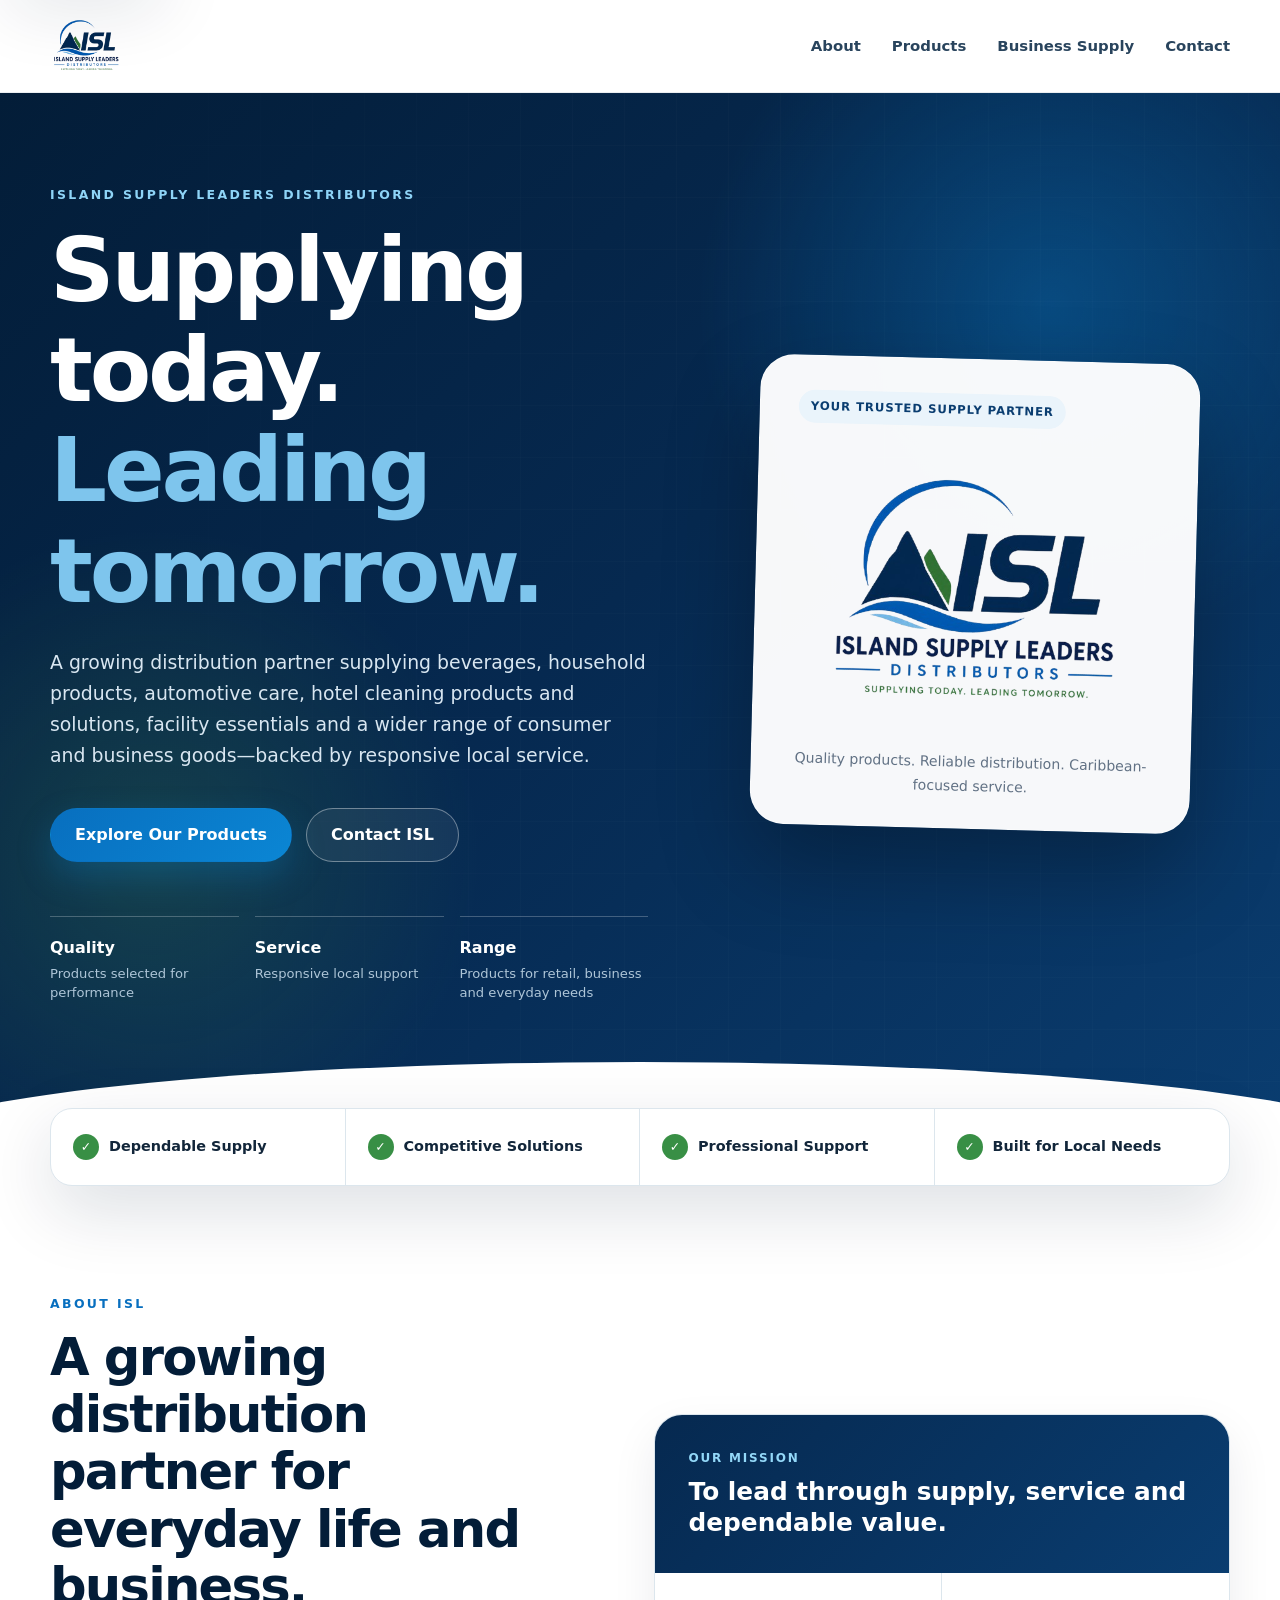
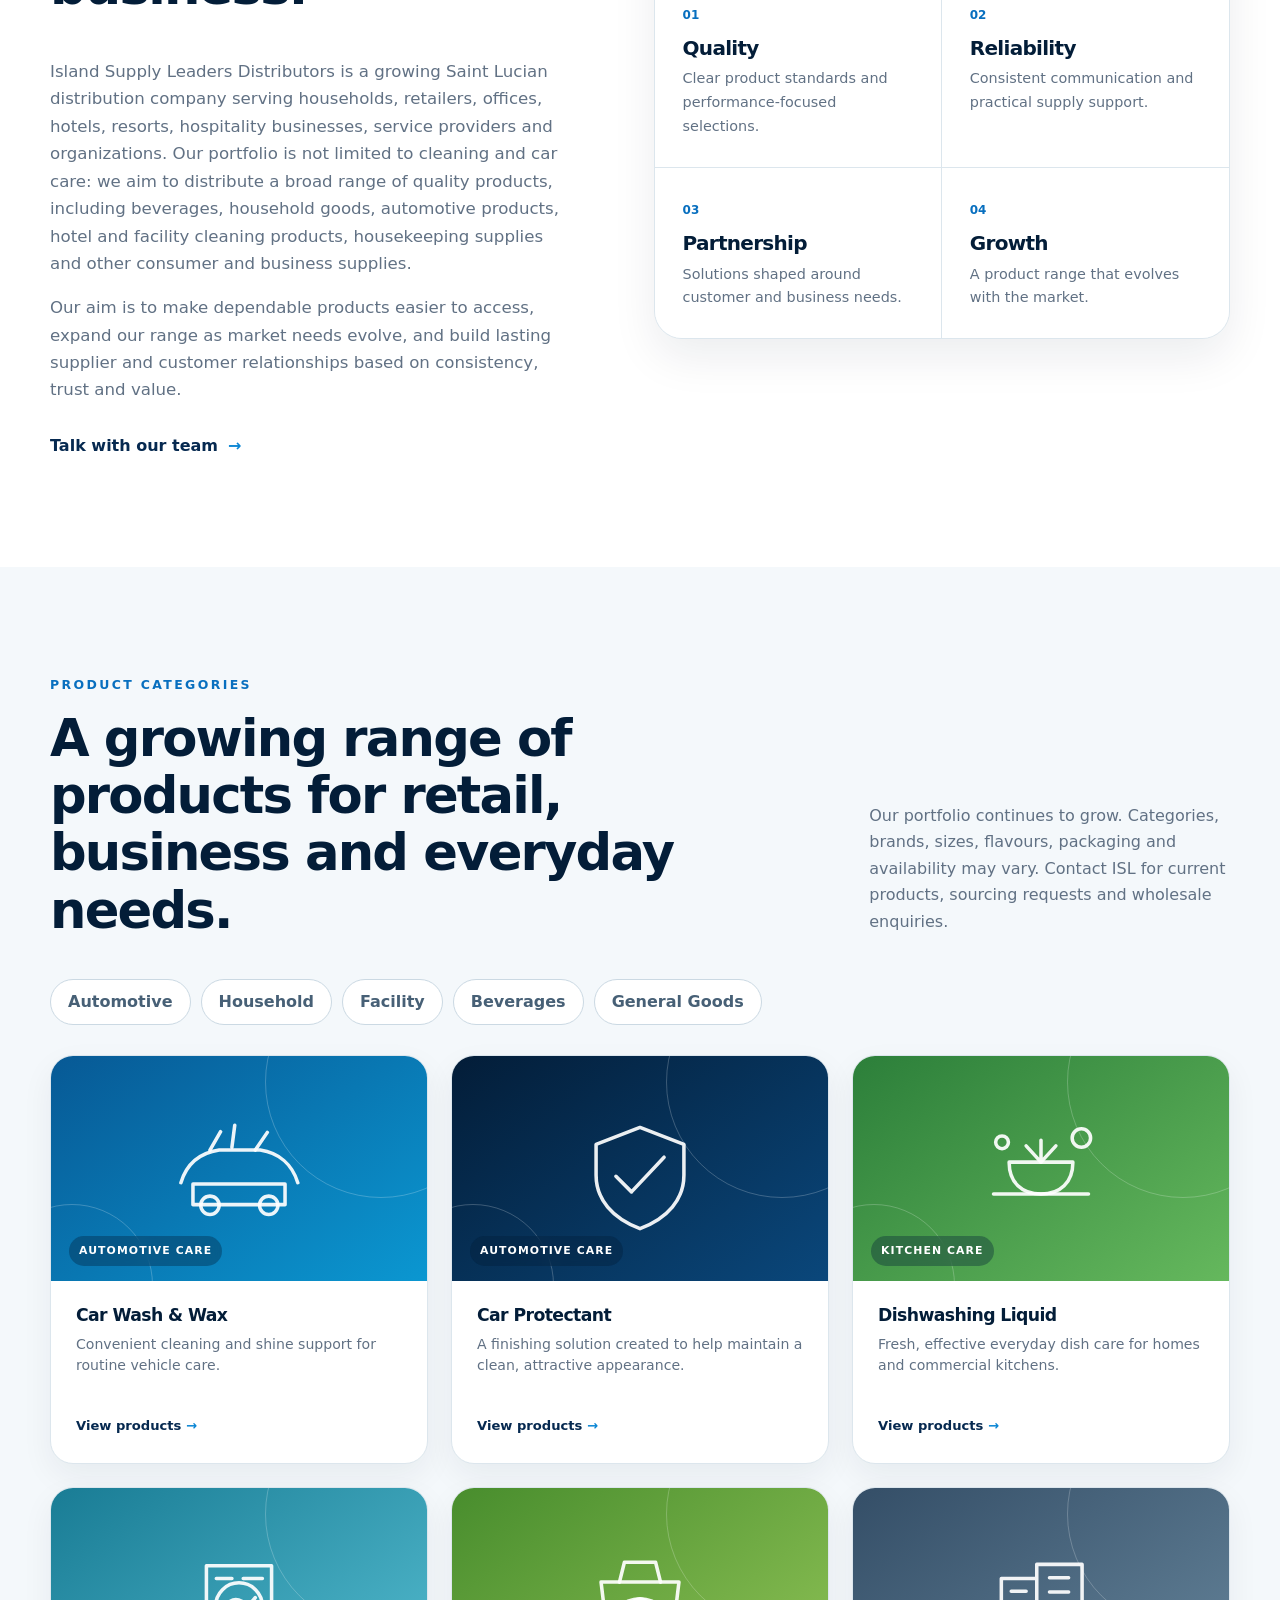
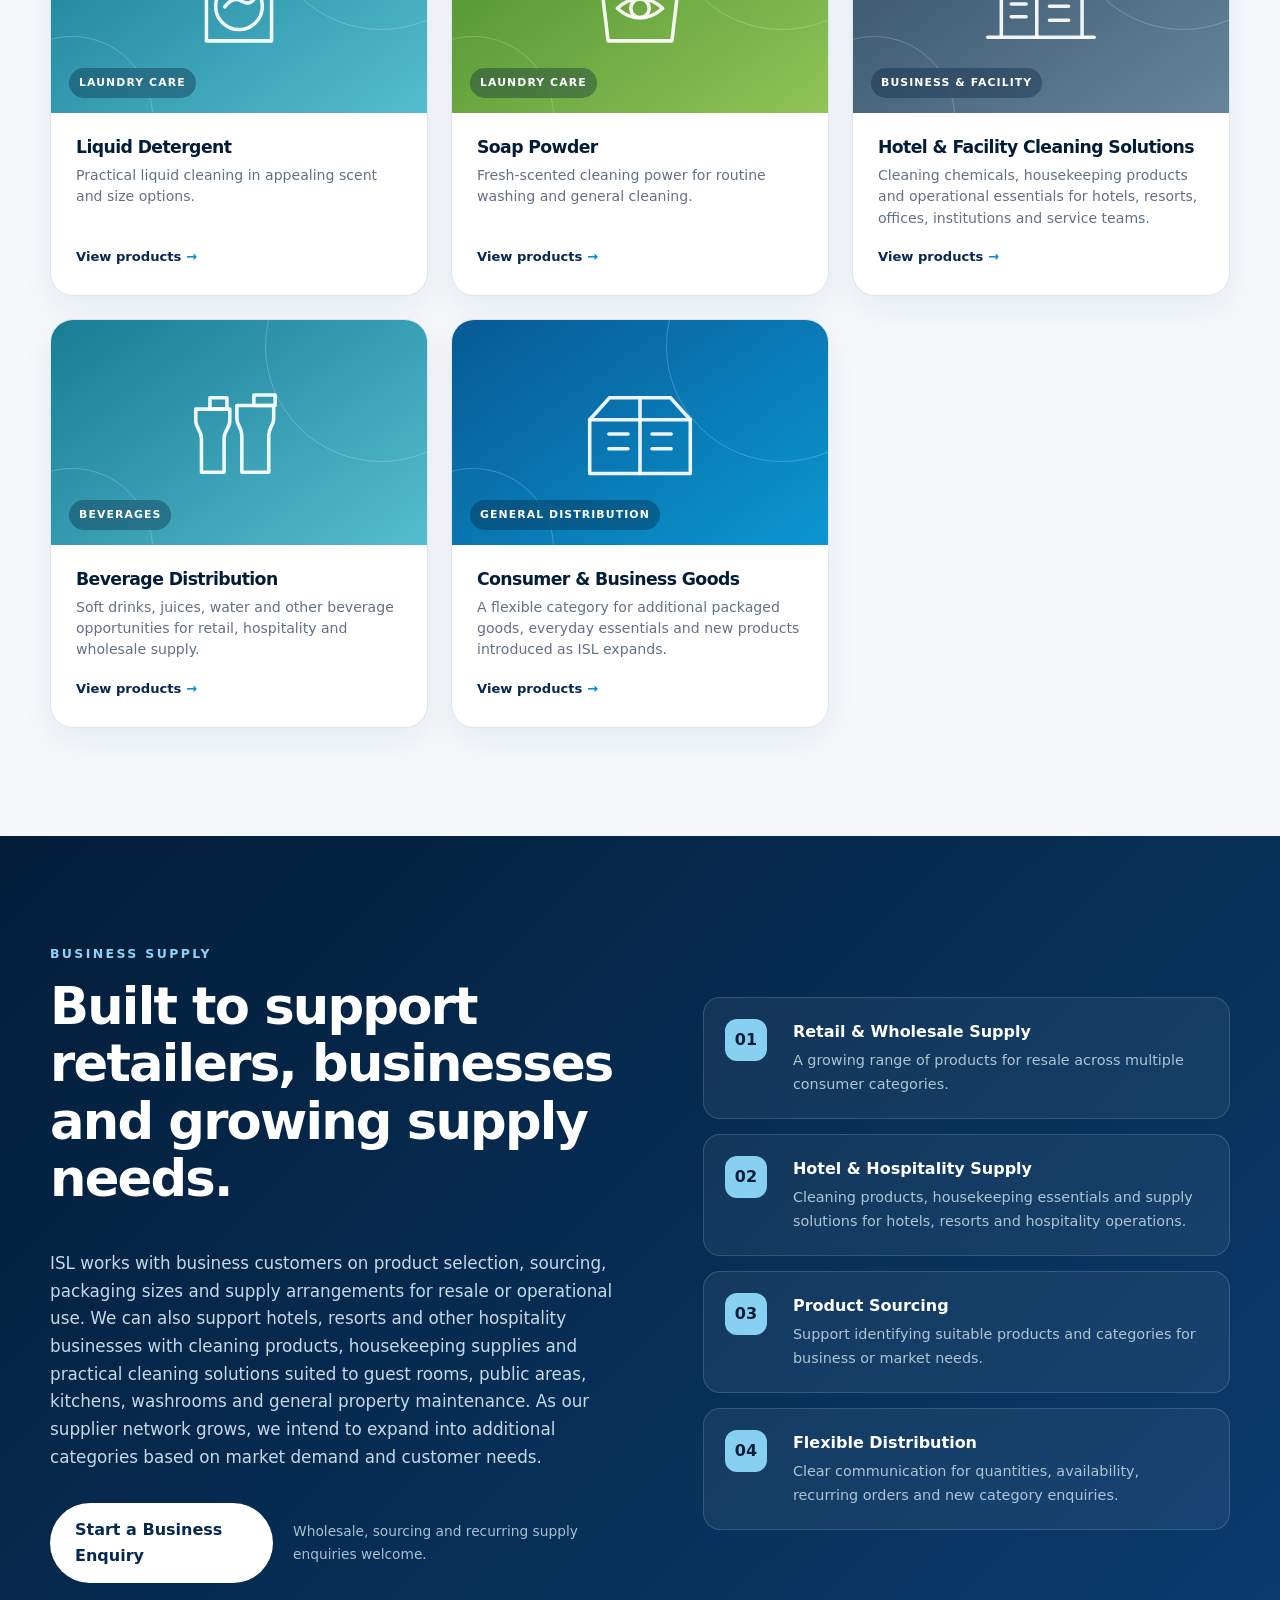
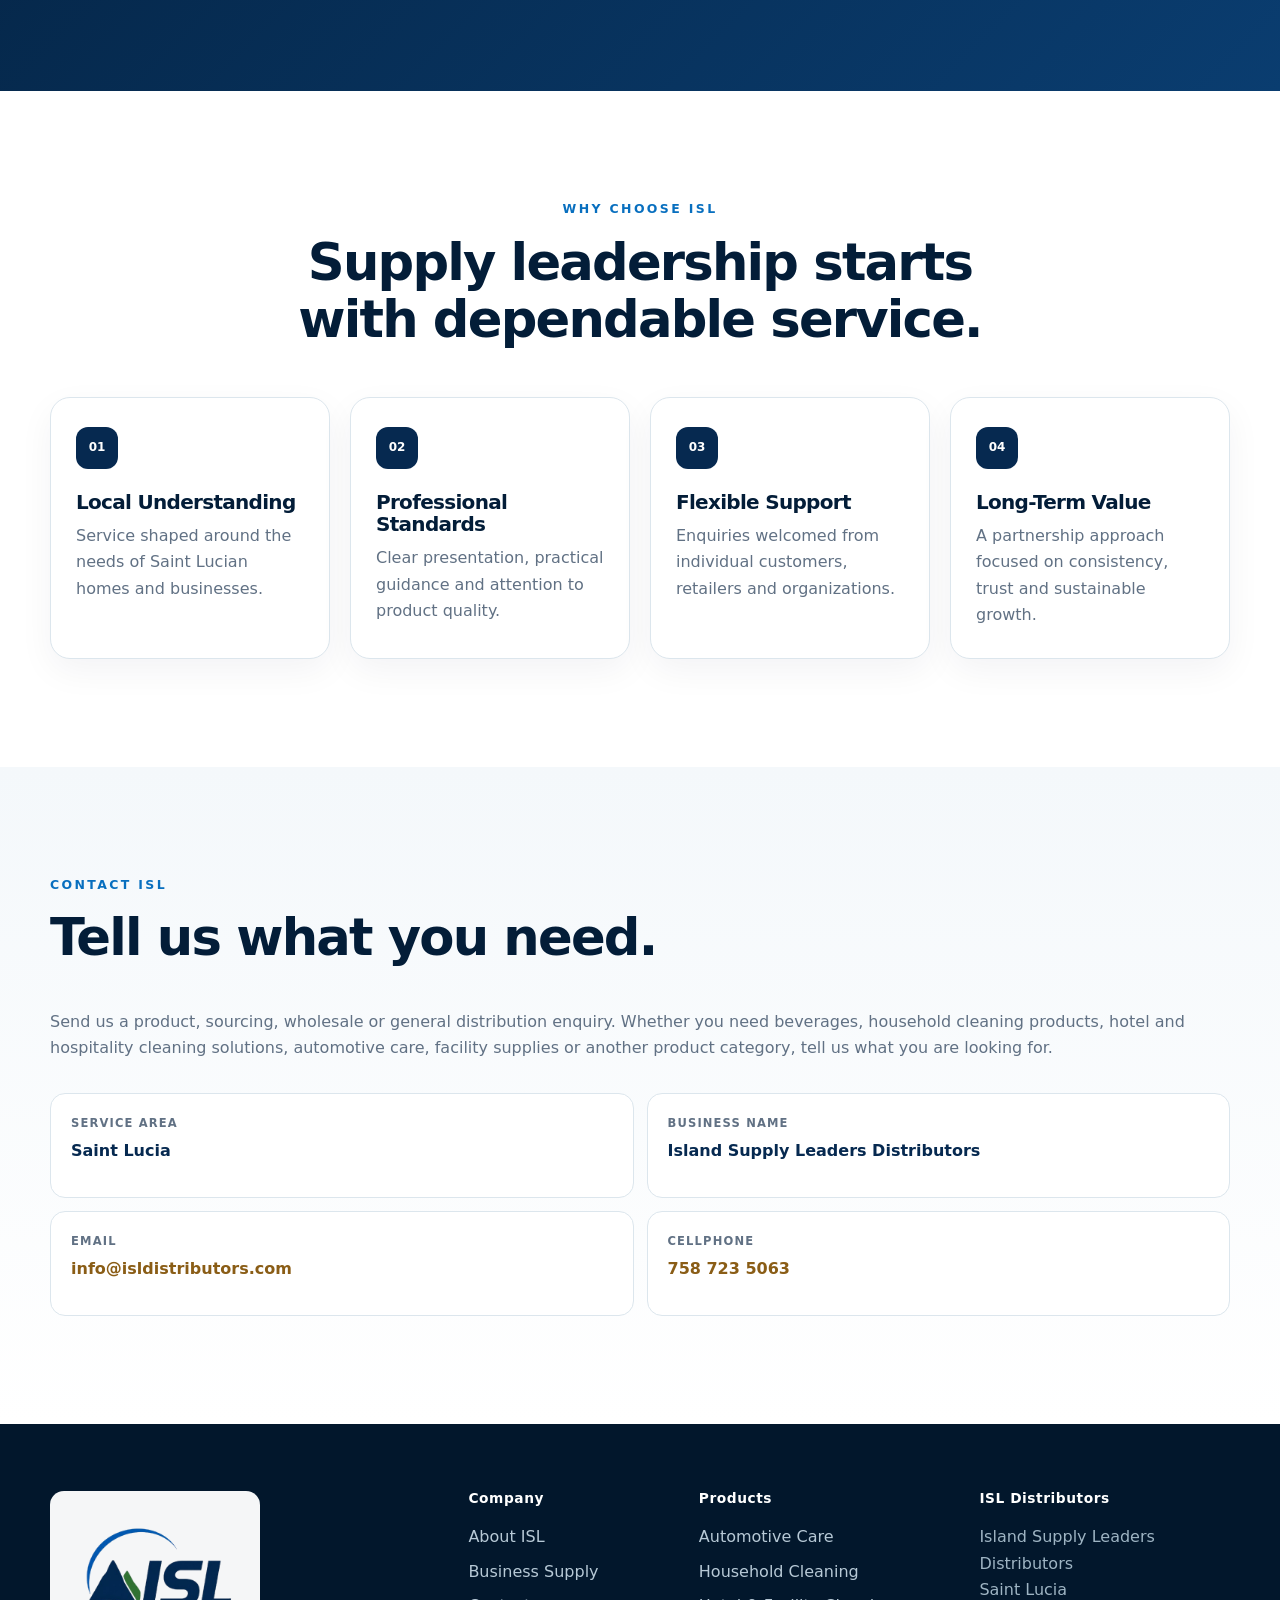
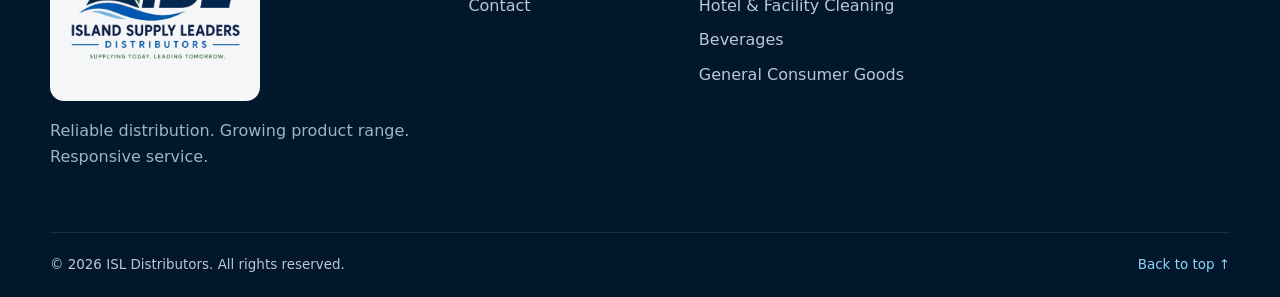
==== commit 04e86a03: "Add files via upload" ====
--- a/index.html
+++ b/index.html
@@ -33,7 +33,6 @@
         <a href="#products">Products</a>
         <a href="#business">Business Supply</a>
         <a href="#contact">Contact</a>
-        <a class="nav-button" href="#contact">Contact ISL</a>
       </nav>
     </div>
   </header>
@@ -263,7 +262,7 @@
           <div class="contact-cards">
             <article><span>Service Area</span><strong>Saint Lucia</strong></article>
             <article><span>Business Name</span><strong>Island Supply Leaders Distributors</strong></article>
-            <article><span>Email</span><strong class="editable-detail">info@isldistributors.com</strong></article>
+            <article><span>Email</span><strong class="editable-detail"><a href="mailto:info@isldistributors.com">info@isldistributors.com</a></strong></article>
             <article><span>Cellphone</span><strong class="editable-detail"><a href="tel:+17587235063">758 723 5063</a></strong></article>
           </div>
         </div>
--- a/styles.css
+++ b/styles.css
@@ -140,9 +140,9 @@
 .art-lime { background: linear-gradient(145deg, #488d2d, #91c457); }
 .art-slate { background: linear-gradient(145deg, #344e67, #66859b); }
 .product-copy { padding: 25px; }
-.product-copy h3 { margin-bottom: 10px; }
-.product-copy p { min-height: 76px; margin-bottom: 17px; color: var(--muted); }
-.product-enquiry { padding: 0; border: 0; color: var(--navy-900); background: transparent; font-weight: 900; text-align: left; }
+.product-copy h3 { margin-bottom: 8px; font-size: 1.08rem; }
+.product-copy p { min-height: 64px; margin-bottom: 14px; color: var(--muted); font-size: .88rem; line-height: 1.5; }
+.product-enquiry { padding: 0; border: 0; color: var(--navy-900); background: transparent; font-size: .82rem; font-weight: 900; text-align: left; }
 .product-enquiry span { color: var(--blue-500); }
 
 .business-section { color: var(--white); background: linear-gradient(135deg, var(--navy-950), var(--navy-800)); }
@@ -277,15 +277,15 @@
 .catalog-image { aspect-ratio: 1 / .86; display: grid; place-items: center; overflow: hidden; background: #eaf5fb; }
 .catalog-image img { width: 100%; height: 100%; object-fit: contain; background: #fff; }
 .catalog-image img.label-art { padding: 12px; object-fit: contain; }
-.catalog-body { padding: 24px; }
-.catalog-body h2 { margin: 0 0 8px; font-size: 1.45rem; }
-.catalog-body > p { min-height: 66px; color: var(--muted); }
+.catalog-body { padding: 20px; }
+.catalog-body h2 { margin: 0 0 7px; font-size: 1.18rem; }
+.catalog-body > p { min-height: 54px; color: var(--muted); font-size: .86rem; line-height: 1.5; }
 .product-meta { display: grid; grid-template-columns: 1fr 1fr; gap: 10px; margin: 18px 0; }
-.product-meta div { padding: 13px; border: 1px solid var(--line); border-radius: 13px; background: #f8fbfd; }
-.product-meta span { display: block; margin-bottom: 3px; color: var(--muted); font-size: .72rem; font-weight: 900; letter-spacing: .08em; text-transform: uppercase; }
-.product-meta strong { color: var(--navy-900); font-size: .94rem; }
+.product-meta div { padding: 10px; border: 1px solid var(--line); border-radius: 11px; background: #f8fbfd; }
+.product-meta span { display: block; margin-bottom: 3px; color: var(--muted); font-size: .64rem; font-weight: 900; letter-spacing: .07em; text-transform: uppercase; }
+.product-meta strong { color: var(--navy-900); font-size: .82rem; }
 .catalog-contact { display: flex; flex-wrap: wrap; gap: 10px; margin-top: 17px; }
-.catalog-contact a { flex: 1 1 150px; text-align: center; }
+.catalog-contact a { flex: 1 1 125px; padding: 8px 12px; min-height: 34px; font-size: .76rem; text-align: center; }
 .catalog-note { margin-top: 38px; padding: 18px 22px; border-left: 4px solid var(--blue-500); border-radius: 10px; color: var(--muted); background: #fff; }
 .catalog-note strong { color: var(--navy-900); }
 .catalog-footer-contact { padding: 55px 0; color: #fff; background: #062950; }
